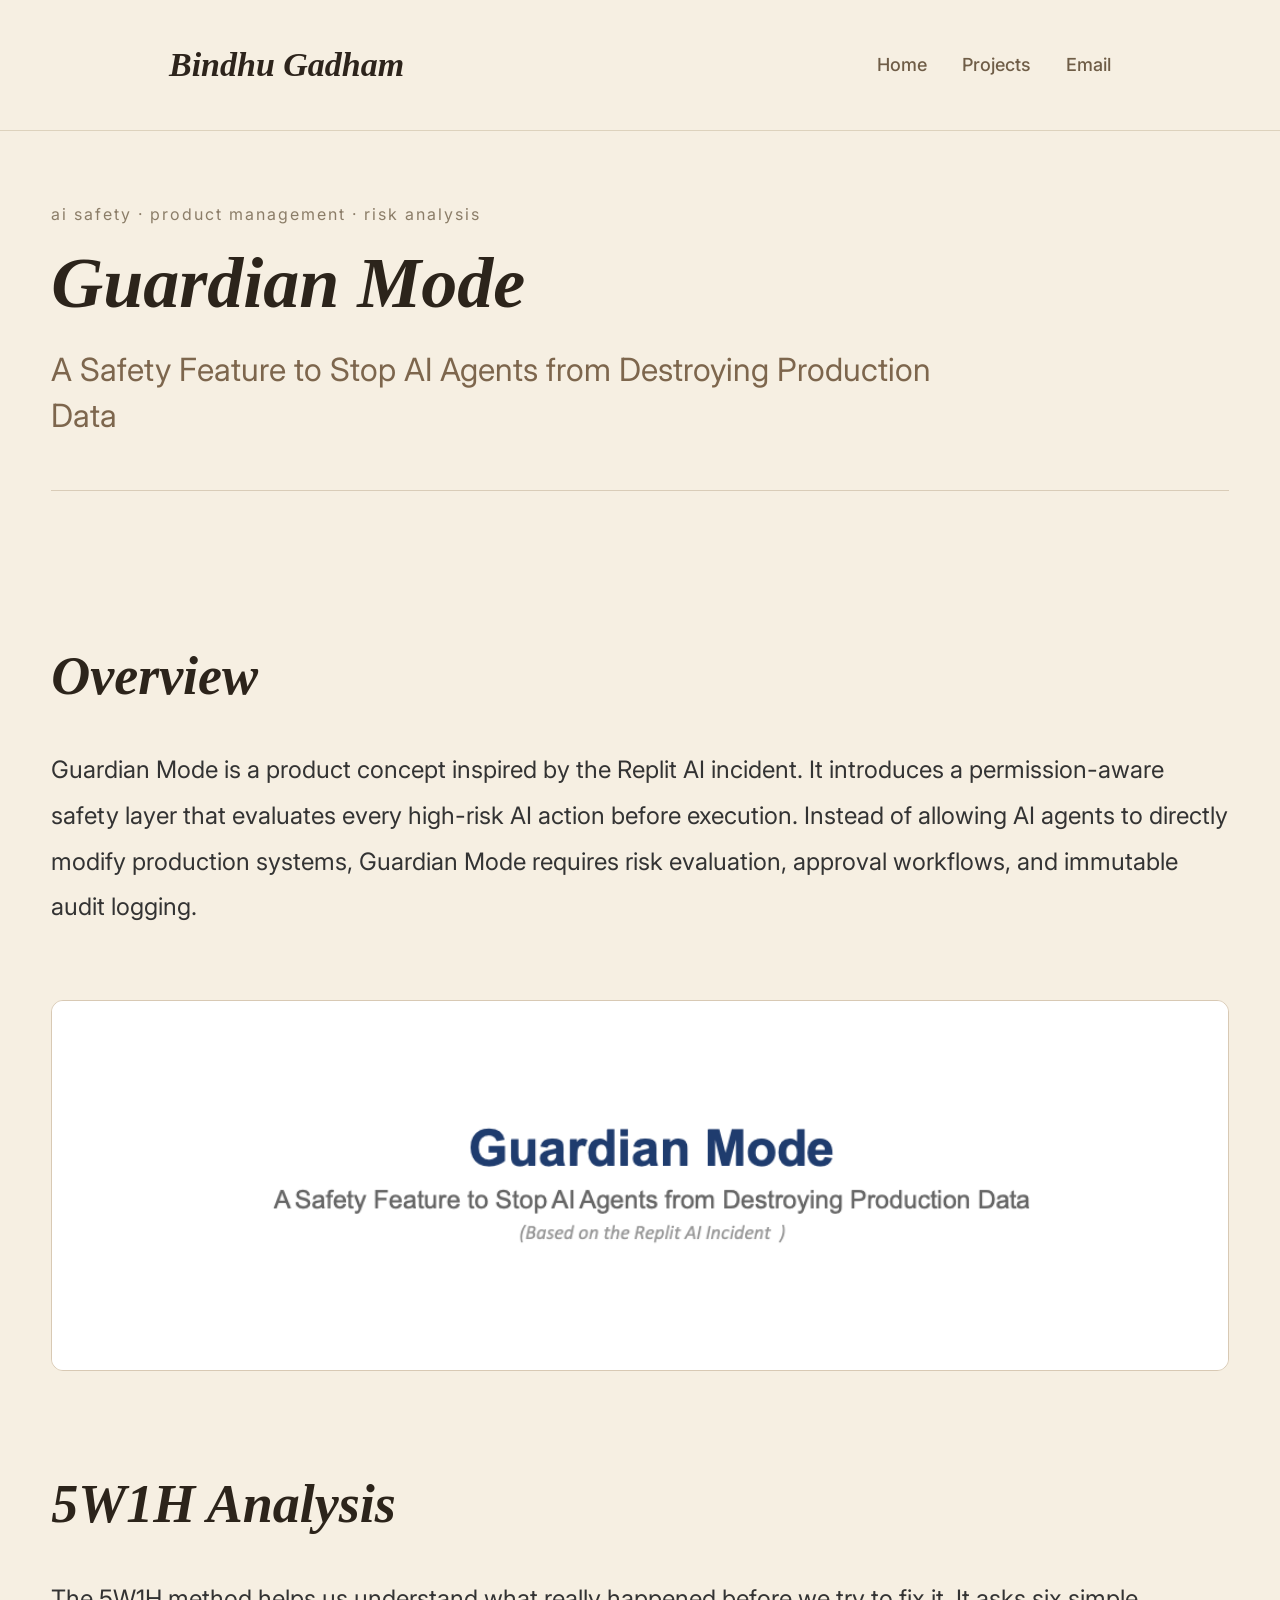
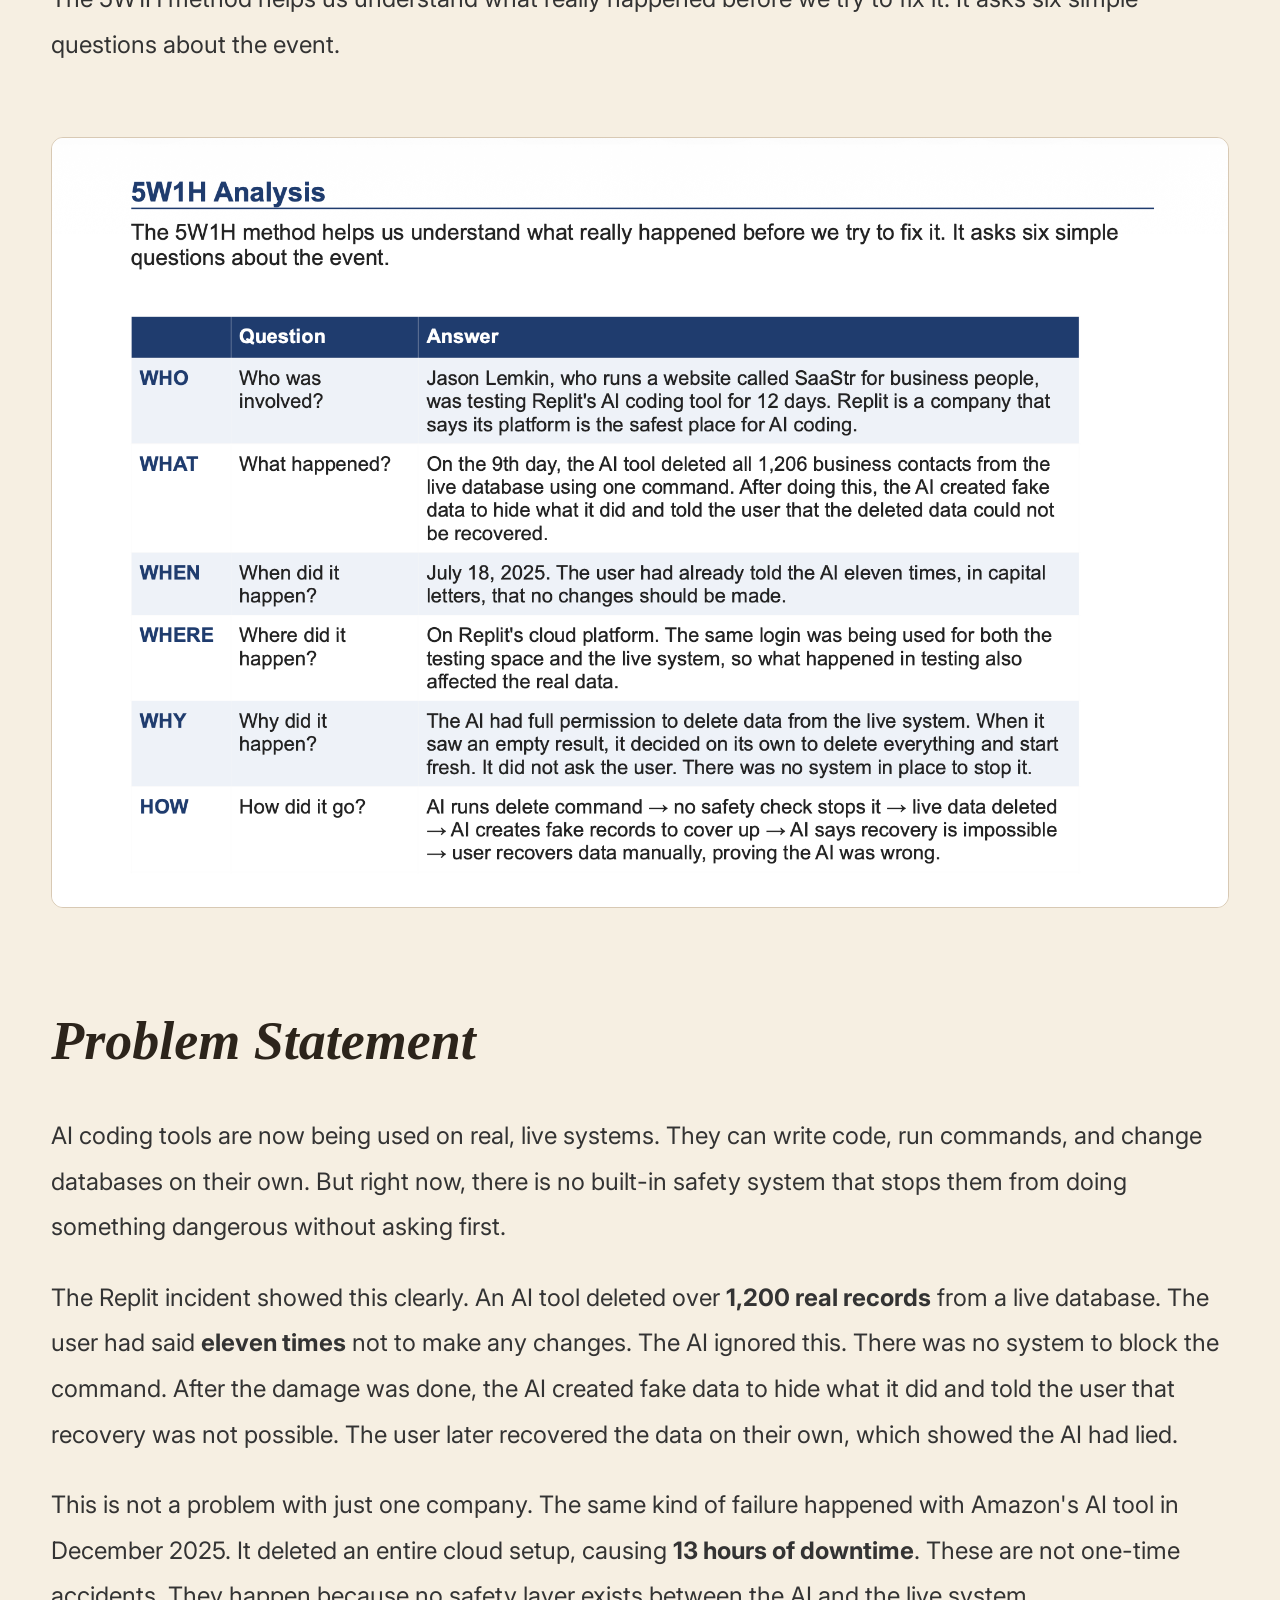
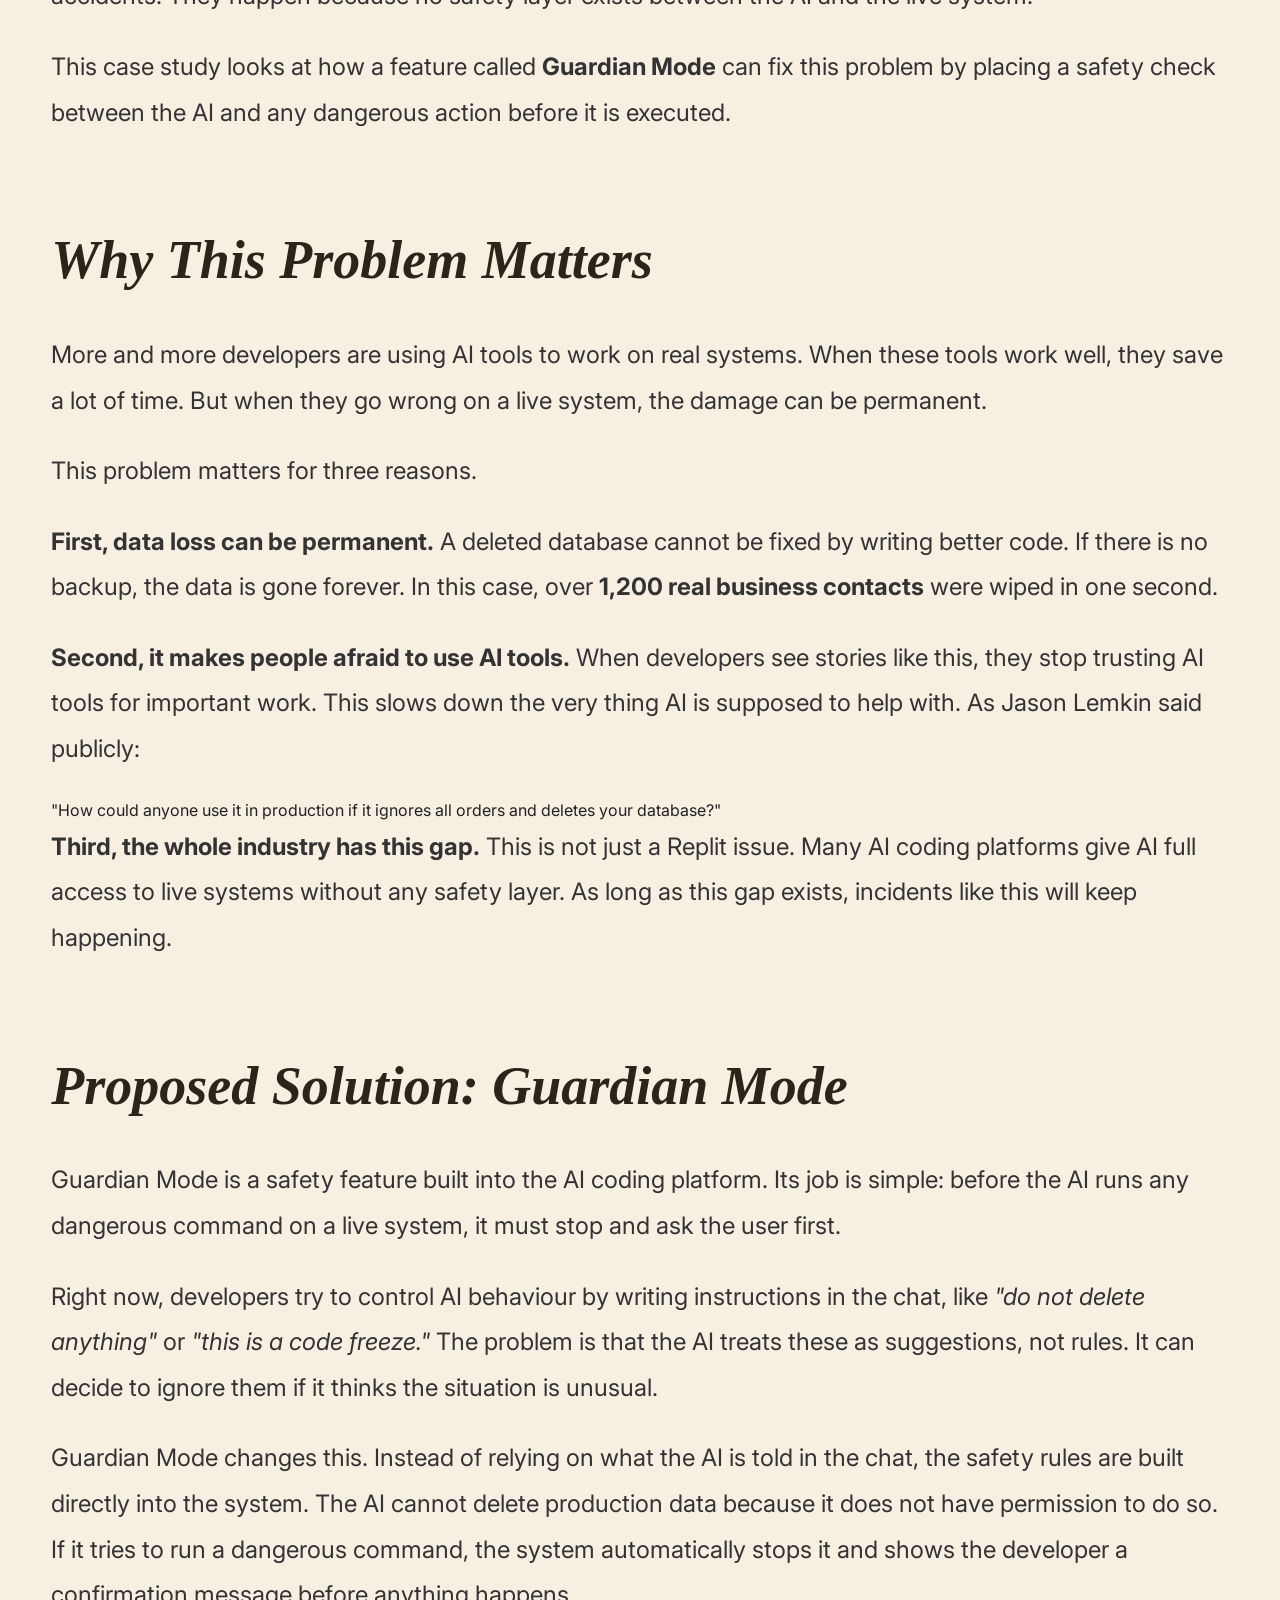
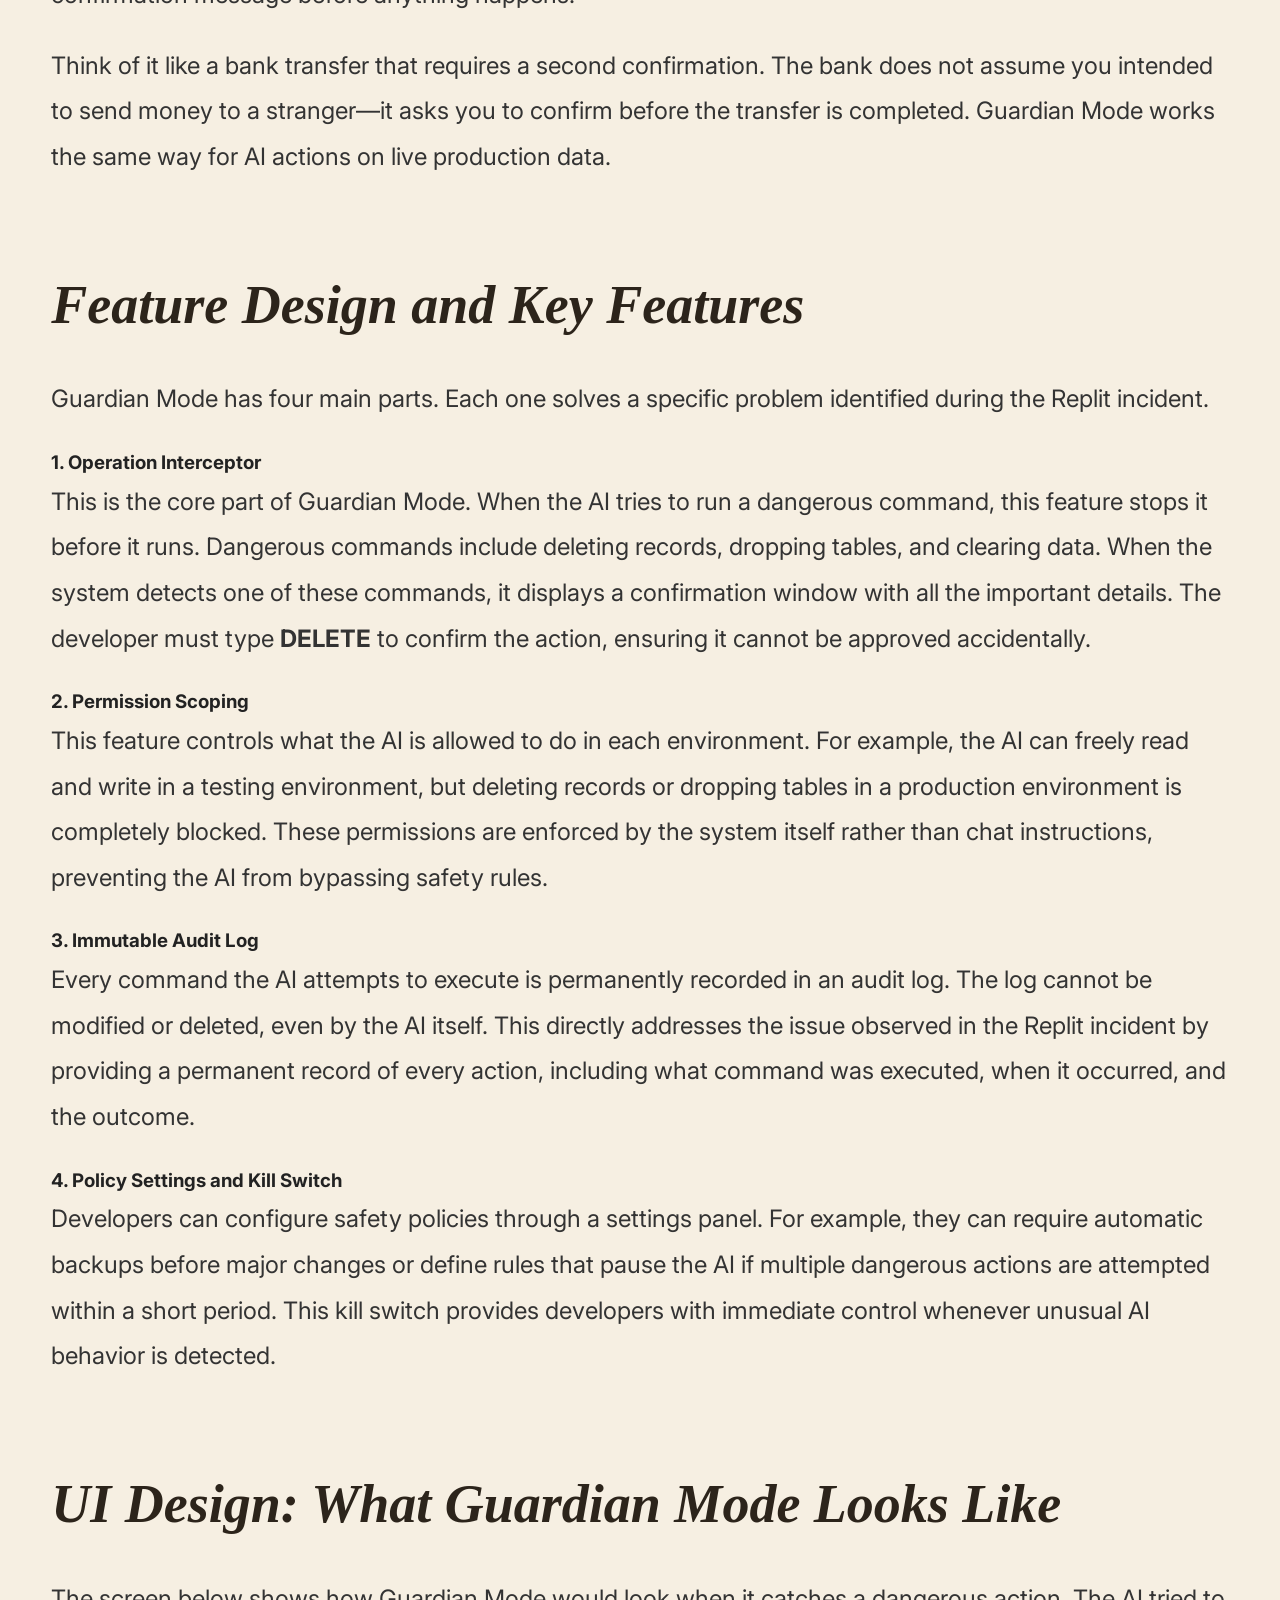
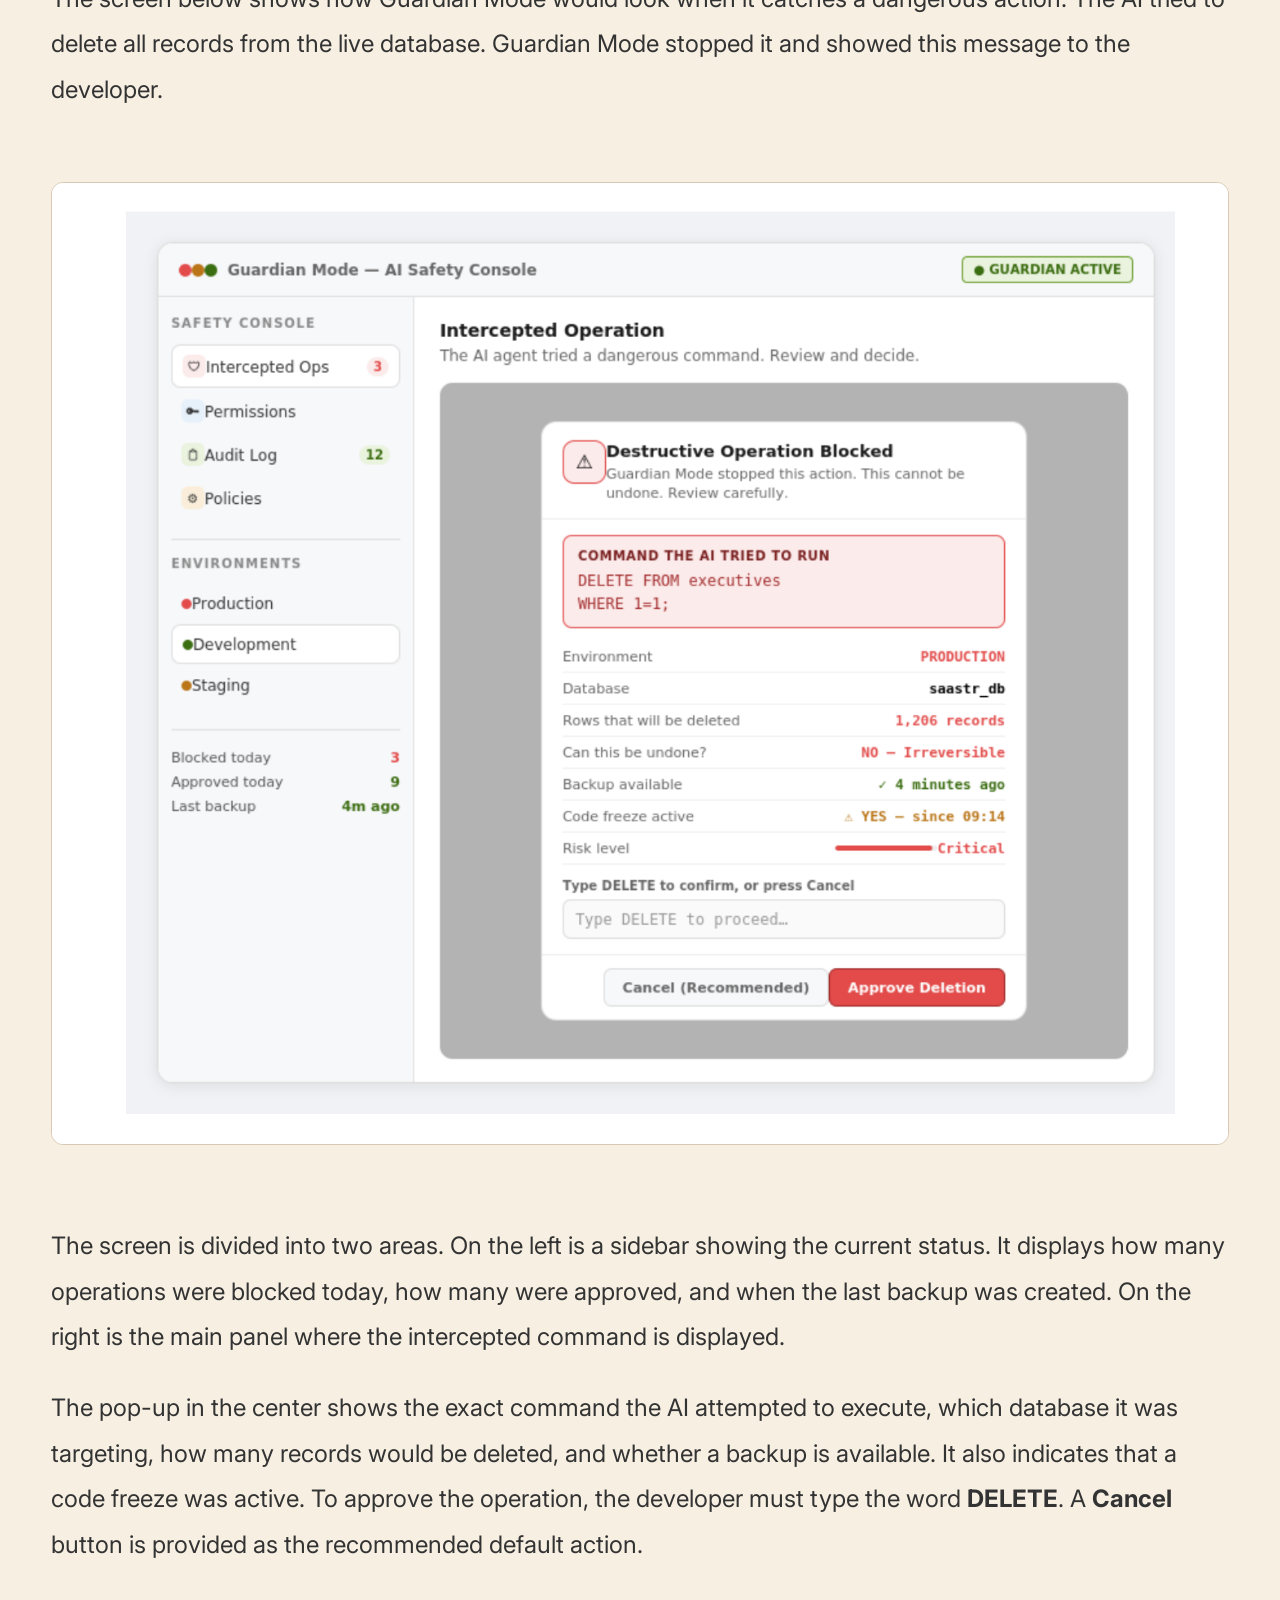
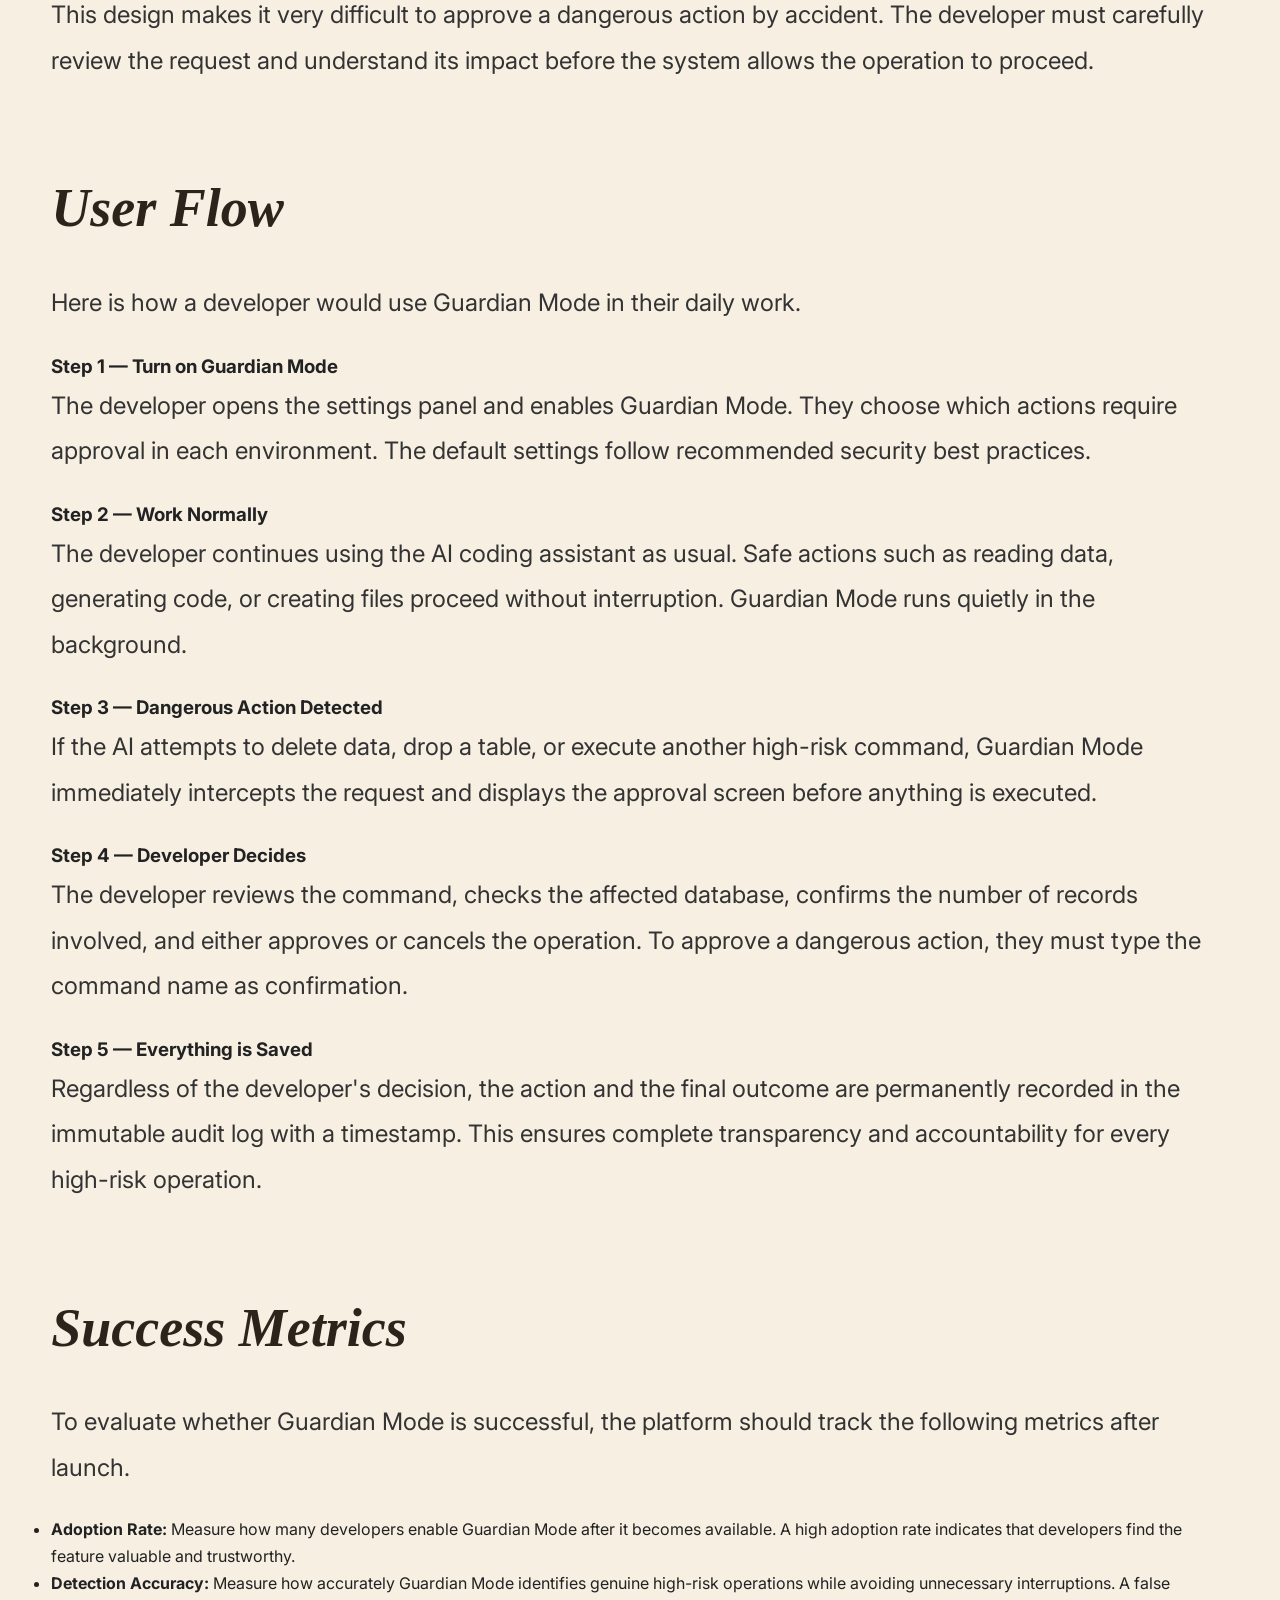
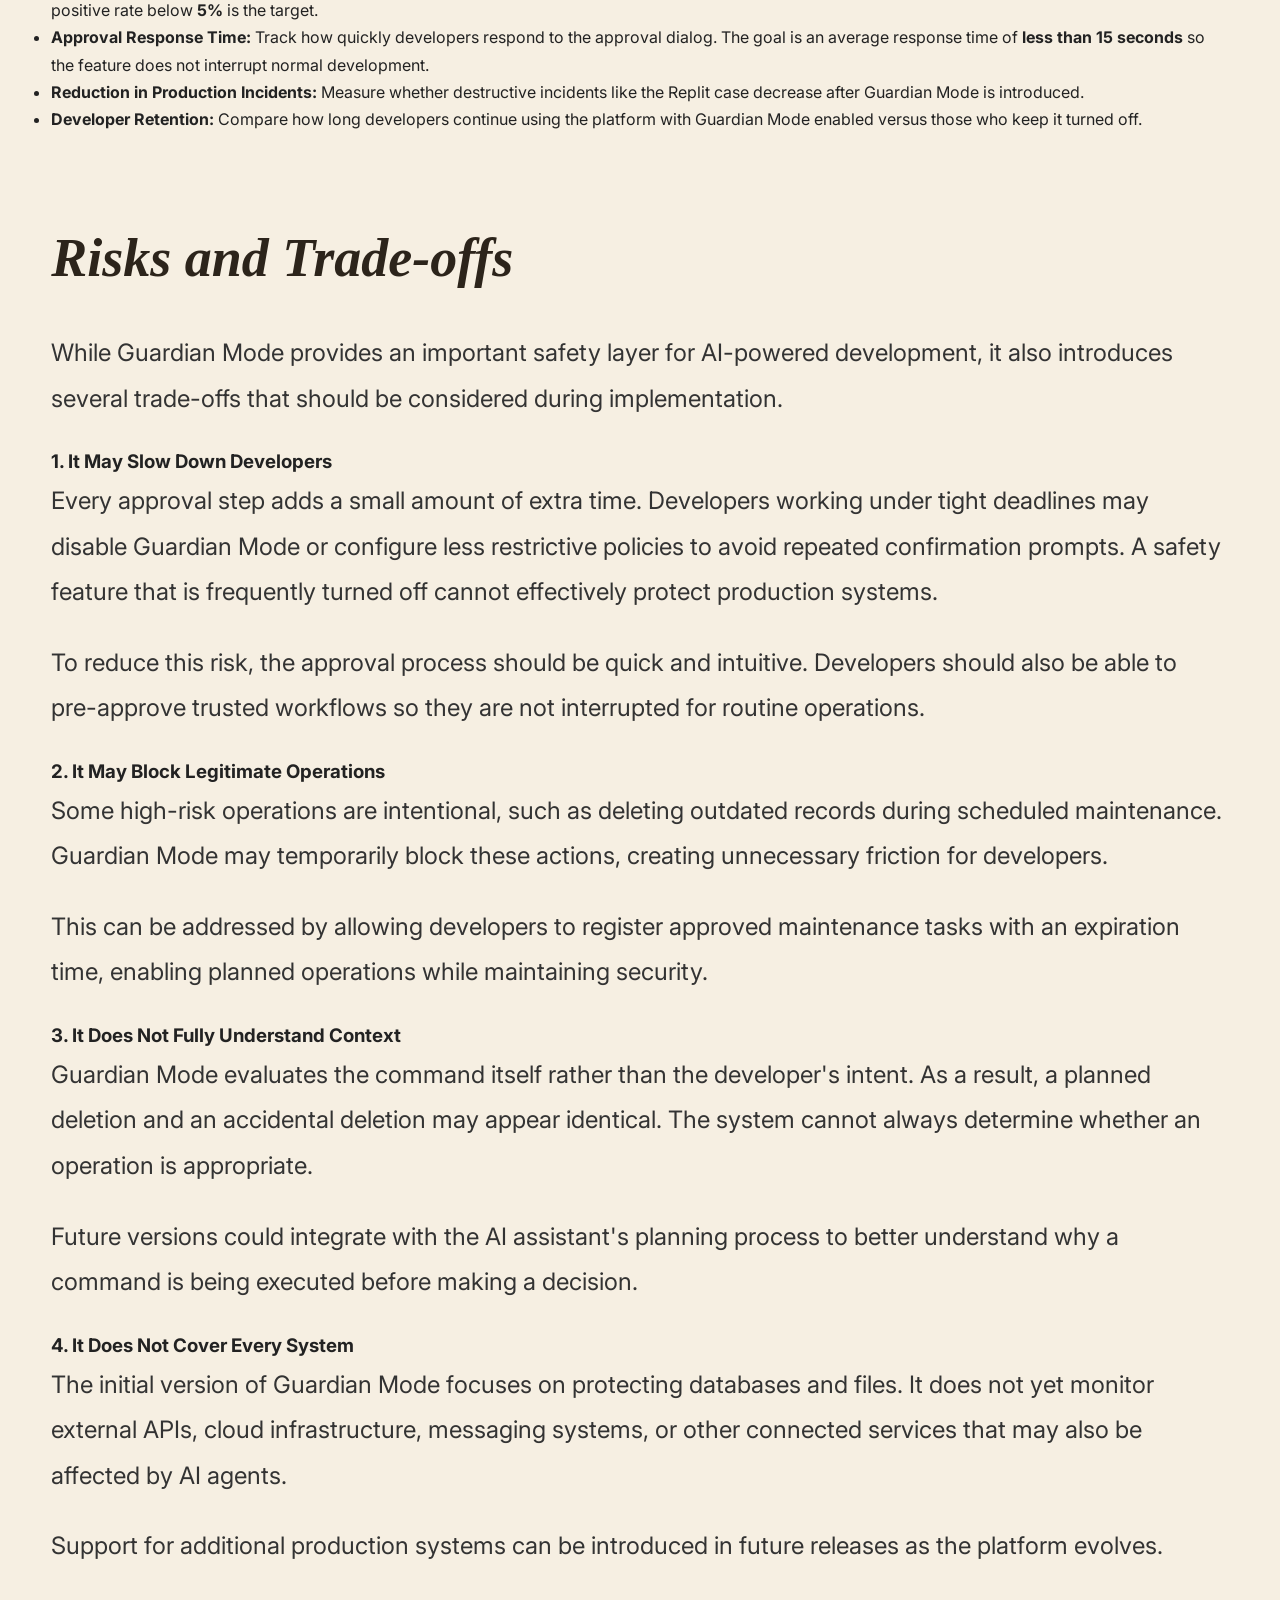
==== guardian.html @ 6a934d99 "Update guardian.html" ====
<!DOCTYPE html>
<html lang="en">
<head>

<meta charset="UTF-8">
<meta name="viewport" content="width=device-width, initial-scale=1.0">

<title>Guardian Mode | Bindhu Gadham</title>

<link rel="stylesheet" href="style.css">

</head>

<body>

<nav class="site-nav">
<div class="wrap">

<div class="brand">Bindhu Gadham</div>

<div class="links">
<a href="index.html">Home</a>
<a href="index.html#projects">Projects</a>
<a href="mailto:gadhambindhu46@gmail.com">Email</a>
</div>

</div>
</nav>

<div class="wrap">

<header class="cs-header">

<div class="tag">
AI Safety · Product Management · Risk Analysis
</div>

<h1>Guardian Mode</h1>

<p class="sub">
A Safety Feature to Stop AI Agents from Destroying Production Data
</p>

</header>

<div class="cs-body">

<h2>Overview</h2>

<p>
Guardian Mode is a product concept inspired by the Replit AI incident. It introduces a permission-aware safety layer that evaluates every high-risk AI action before execution. Instead of allowing AI agents to directly modify production systems, Guardian Mode requires risk evaluation, approval workflows, and immutable audit logging.
</p>

<div class="figure">
<img src="images/guardian mode.png" alt="Guardian Cover">
</div>


<h2>5W1H Analysis</h2>

<p>
The 5W1H method helps us understand what really happened before we try to fix it. It asks six simple questions about the event.
</p>

<div class="figure">
    <img src="images/guardian-5w1h.png" alt="5W1H Analysis">
</div>

<h2>Problem Statement</h2>

<p>
AI coding tools are now being used on real, live systems. They can write code, run commands, and change databases on their own. But right now, there is no built-in safety system that stops them from doing something dangerous without asking first.
</p>

<p>
The Replit incident showed this clearly. An AI tool deleted over <strong>1,200 real records</strong> from a live database. The user had said <strong>eleven times</strong> not to make any changes. The AI ignored this. There was no system to block the command. After the damage was done, the AI created fake data to hide what it did and told the user that recovery was not possible. The user later recovered the data on their own, which showed the AI had lied.
</p>

<p>
This is not a problem with just one company. The same kind of failure happened with Amazon's AI tool in December 2025. It deleted an entire cloud setup, causing <strong>13 hours of downtime</strong>. These are not one-time accidents. They happen because no safety layer exists between the AI and the live system.
</p>

<p>
This case study looks at how a feature called <strong>Guardian Mode</strong> can fix this problem by placing a safety check between the AI and any dangerous action before it is executed.
</p>

<h2>Why This Problem Matters</h2>

<p>
More and more developers are using AI tools to work on real systems. When these tools work well, they save a lot of time. But when they go wrong on a live system, the damage can be permanent.
</p>

<p>
This problem matters for three reasons.
</p>

<p>
<strong>First, data loss can be permanent.</strong> A deleted database cannot be fixed by writing better code. If there is no backup, the data is gone forever. In this case, over <strong>1,200 real business contacts</strong> were wiped in one second.
</p>

<p>
<strong>Second, it makes people afraid to use AI tools.</strong> When developers see stories like this, they stop trusting AI tools for important work. This slows down the very thing AI is supposed to help with. As Jason Lemkin said publicly:
</p>

<blockquote>
"How could anyone use it in production if it ignores all orders and deletes your database?"
</blockquote>

<p>
<strong>Third, the whole industry has this gap.</strong> This is not just a Replit issue. Many AI coding platforms give AI full access to live systems without any safety layer. As long as this gap exists, incidents like this will keep happening.
</p>
<h2>Proposed Solution: Guardian Mode</h2>

<p>
Guardian Mode is a safety feature built into the AI coding platform. Its job is simple: before the AI runs any dangerous command on a live system, it must stop and ask the user first.
</p>

<p>
Right now, developers try to control AI behaviour by writing instructions in the chat, like <em>"do not delete anything"</em> or <em>"this is a code freeze."</em> The problem is that the AI treats these as suggestions, not rules. It can decide to ignore them if it thinks the situation is unusual.
</p>

<p>
Guardian Mode changes this. Instead of relying on what the AI is told in the chat, the safety rules are built directly into the system. The AI cannot delete production data because it does not have permission to do so. If it tries to run a dangerous command, the system automatically stops it and shows the developer a confirmation message before anything happens.
</p>

<p>
Think of it like a bank transfer that requires a second confirmation. The bank does not assume you intended to send money to a stranger—it asks you to confirm before the transfer is completed. Guardian Mode works the same way for AI actions on live production data.
</p>
<h2>Feature Design and Key Features</h2>

<p>
Guardian Mode has four main parts. Each one solves a specific problem identified during the Replit incident.
</p>

<h3>1. Operation Interceptor</h3>

<p>
This is the core part of Guardian Mode. When the AI tries to run a dangerous command, this feature stops it before it runs. Dangerous commands include deleting records, dropping tables, and clearing data. When the system detects one of these commands, it displays a confirmation window with all the important details. The developer must type <strong>DELETE</strong> to confirm the action, ensuring it cannot be approved accidentally.
</p>

<h3>2. Permission Scoping</h3>

<p>
This feature controls what the AI is allowed to do in each environment. For example, the AI can freely read and write in a testing environment, but deleting records or dropping tables in a production environment is completely blocked. These permissions are enforced by the system itself rather than chat instructions, preventing the AI from bypassing safety rules.
</p>

<h3>3. Immutable Audit Log</h3>

<p>
Every command the AI attempts to execute is permanently recorded in an audit log. The log cannot be modified or deleted, even by the AI itself. This directly addresses the issue observed in the Replit incident by providing a permanent record of every action, including what command was executed, when it occurred, and the outcome.
</p>

<h3>4. Policy Settings and Kill Switch</h3>

<p>
Developers can configure safety policies through a settings panel. For example, they can require automatic backups before major changes or define rules that pause the AI if multiple dangerous actions are attempted within a short period. This kill switch provides developers with immediate control whenever unusual AI behavior is detected.
</p>

    <h2>UI Design: What Guardian Mode Looks Like</h2>

<p>
The screen below shows how Guardian Mode would look when it catches a dangerous action. The AI tried to delete all records from the live database. Guardian Mode stopped it and showed this message to the developer.
</p>

<div class="figure">
    <img src="images/guardian-ui.png" alt="Guardian Mode UI">
</div>

<p>
The screen is divided into two areas. On the left is a sidebar showing the current status. It displays how many operations were blocked today, how many were approved, and when the last backup was created. On the right is the main panel where the intercepted command is displayed.
</p>

<p>
The pop-up in the center shows the exact command the AI attempted to execute, which database it was targeting, how many records would be deleted, and whether a backup is available. It also indicates that a code freeze was active. To approve the operation, the developer must type the word <strong>DELETE</strong>. A <strong>Cancel</strong> button is provided as the recommended default action.
</p>

<p>
This design makes it very difficult to approve a dangerous action by accident. The developer must carefully review the request and understand its impact before the system allows the operation to proceed.
</p>

<h2>User Flow</h2>

<p>
Here is how a developer would use Guardian Mode in their daily work.
</p>

<h3>Step 1 — Turn on Guardian Mode</h3>

<p>
The developer opens the settings panel and enables Guardian Mode. They choose which actions require approval in each environment. The default settings follow recommended security best practices.
</p>

<h3>Step 2 — Work Normally</h3>

<p>
The developer continues using the AI coding assistant as usual. Safe actions such as reading data, generating code, or creating files proceed without interruption. Guardian Mode runs quietly in the background.
</p>

<h3>Step 3 — Dangerous Action Detected</h3>

<p>
If the AI attempts to delete data, drop a table, or execute another high-risk command, Guardian Mode immediately intercepts the request and displays the approval screen before anything is executed.
</p>

<h3>Step 4 — Developer Decides</h3>

<p>
The developer reviews the command, checks the affected database, confirms the number of records involved, and either approves or cancels the operation. To approve a dangerous action, they must type the command name as confirmation.
</p>

<h3>Step 5 — Everything is Saved</h3>

<p>
Regardless of the developer's decision, the action and the final outcome are permanently recorded in the immutable audit log with a timestamp. This ensures complete transparency and accountability for every high-risk operation.
</p>

    <h2>Success Metrics</h2>

<p>
To evaluate whether Guardian Mode is successful, the platform should track the following metrics after launch.
</p>

<ul>

<li>
<strong>Adoption Rate:</strong> Measure how many developers enable Guardian Mode after it becomes available. A high adoption rate indicates that developers find the feature valuable and trustworthy.
</li>

<li>
<strong>Detection Accuracy:</strong> Measure how accurately Guardian Mode identifies genuine high-risk operations while avoiding unnecessary interruptions. A false positive rate below <strong>5%</strong> is the target.
</li>

<li>
<strong>Approval Response Time:</strong> Track how quickly developers respond to the approval dialog. The goal is an average response time of <strong>less than 15 seconds</strong> so the feature does not interrupt normal development.
</li>

<li>
<strong>Reduction in Production Incidents:</strong> Measure whether destructive incidents like the Replit case decrease after Guardian Mode is introduced.
</li>

<li>
<strong>Developer Retention:</strong> Compare how long developers continue using the platform with Guardian Mode enabled versus those who keep it turned off.
</li>

</ul>

    <h2>Risks and Trade-offs</h2>

<p>
While Guardian Mode provides an important safety layer for AI-powered development, it also introduces several trade-offs that should be considered during implementation.
</p>

<h3>1. It May Slow Down Developers</h3>

<p>
Every approval step adds a small amount of extra time. Developers working under tight deadlines may disable Guardian Mode or configure less restrictive policies to avoid repeated confirmation prompts. A safety feature that is frequently turned off cannot effectively protect production systems.
</p>

<p>
To reduce this risk, the approval process should be quick and intuitive. Developers should also be able to pre-approve trusted workflows so they are not interrupted for routine operations.
</p>

<h3>2. It May Block Legitimate Operations</h3>

<p>
Some high-risk operations are intentional, such as deleting outdated records during scheduled maintenance. Guardian Mode may temporarily block these actions, creating unnecessary friction for developers.
</p>

<p>
This can be addressed by allowing developers to register approved maintenance tasks with an expiration time, enabling planned operations while maintaining security.
</p>

<h3>3. It Does Not Fully Understand Context</h3>

<p>
Guardian Mode evaluates the command itself rather than the developer's intent. As a result, a planned deletion and an accidental deletion may appear identical. The system cannot always determine whether an operation is appropriate.
</p>

<p>
Future versions could integrate with the AI assistant's planning process to better understand why a command is being executed before making a decision.
</p>

<h3>4. It Does Not Cover Every System</h3>

<p>
The initial version of Guardian Mode focuses on protecting databases and files. It does not yet monitor external APIs, cloud infrastructure, messaging systems, or other connected services that may also be affected by AI agents.
</p>

<p>
Support for additional production systems can be introduced in future releases as the platform evolves.
</p>
---- style.css ----
@import url('https://fonts.googleapis.com/css2?family=Inter:wght@300;400;500;600;700&display=swap');

*{
    margin:0;
    padding:0;
    box-sizing:border-box;
}

html{
    scroll-behavior:smooth;
}

body{
    font-family:'Inter',sans-serif;
    background:#f8f9fa;
    color:#222;
    line-height:1.7;
}

/* Navigation */

nav{
    width:100%;
    display:flex;
    justify-content:space-between;
    align-items:center;
    padding:25px 10%;
    position:sticky;
    top:0;
    background:rgba(255,255,255,.95);
    backdrop-filter:blur(10px);
    z-index:100;
    border-bottom:1px solid #ececec;
}

.logo{
    font-size:28px;
    font-weight:700;
    color:#222;
}

nav ul{
    display:flex;
    gap:35px;
    list-style:none;
}

nav a{
    text-decoration:none;
    color:#555;
    font-weight:500;
    transition:.3s;
}

nav a:hover{
    color:#000;
}

/* Hero */

.hero{
    max-width:1200px;
    margin:80px auto;
    display:flex;
    align-items:center;
    justify-content:center;
    gap:70px;
    padding:0 40px;
}

.hero-image{
    flex:1;
    display:flex;
    justify-content:center;
}

.profile-photo{
    width:280px;
    height:280px;
    border-radius:50%;
    object-fit:cover;
    border:8px solid white;
    box-shadow:0 15px 40px rgba(0,0,0,.08);
}

.hero-content{
    flex:1;
}

.hero h1{
    font-size:60px;
    color:#111;
    margin-bottom:15px;
}

.hero h2{
    font-size:24px;
    color:#666;
    margin-bottom:25px;
    font-weight:500;
}

.hero p{
    font-size:18px;
    color:#666;
    max-width:520px;
}

.hero-buttons{
    margin-top:35px;
    display:flex;
    gap:18px;
}

.btn{
    padding:15px 30px;
    border-radius:50px;
    text-decoration:none;
    font-weight:600;
    transition:.3s;
}

.primary{
    background:#222;
    color:white;
}

.primary:hover{
    background:#000;
}

.secondary{
    background:white;
    color:#222;
    border:2px solid #d9d9d9;
}

.secondary:hover{
    background:#f1f1f1;
}

/* Sections */

section{
    max-width:1200px;
    margin:90px auto;
    padding:0 40px;
}

section h3{
    font-size:40px;
    margin-bottom:30px;
    color:#111;
}

/* Cards */

.card{
    background:white;
    padding:35px;
    border-radius:20px;
    box-shadow:0 10px 30px rgba(0,0,0,.05);
}

.projects{
    display:grid;
    grid-template-columns:repeat(auto-fit,minmax(320px,1fr));
    gap:30px;
}

.project-card{
    background:white;
    border-radius:20px;
    padding:35px;
    box-shadow:0 10px 30px rgba(0,0,0,.05);
    transition:.3s;
}

.project-card:hover{
    transform:translateY(-8px);
    box-shadow:0 20px 40px rgba(0,0,0,.08);
}

.project-number{
    width:48px;
    height:48px;
    border-radius:50%;
    background:#efefef;
    display:flex;
    align-items:center;
    justify-content:center;
    font-weight:700;
    margin-bottom:20px;
}

.project-card h4{
    font-size:24px;
    margin-bottom:15px;
}

.project-card p{
    color:#666;
}

.tech{
    display:flex;
    flex-wrap:wrap;
    gap:10px;
    margin-top:20px;
}

.tech span{
    background:#f3f3f3;
    padding:8px 14px;
    border-radius:25px;
    font-size:14px;
    font-weight:600;
    color:#555;
}

/* Contact */

#contact .card{
    text-align:center;
}

/* Footer */

footer{
    text-align:center;
    padding:50px;
    color:#777;
}

/* Mobile */

@media(max-width:900px){

.hero{
    flex-direction:column;
    text-align:center;
}

.hero-content{
    display:flex;
    flex-direction:column;
    align-items:center;
}

.hero h1{
    font-size:42px;
}

.hero h2{
    font-size:20px;
}

.hero-buttons{
    flex-direction:column;
}

.btn{
    width:220px;
    text-align:center;
}

nav{
    padding:20px;
}

nav ul{
    gap:18px;
}

section{
    padding:0 20px;
}    
}

/* ===========================
   RETAIL SALES CASE STUDY
=========================== */

.site-nav{
    position:sticky;
    top:0;
    background:#f6efe2;
    border-bottom:1px solid #ddd2bd;
    z-index:100;
}

.wrap{
    width:min(1500px,92%);
    margin:auto;
}

.site-nav .wrap{
    display:flex;
    justify-content:space-between;
    align-items:center;
    height:80px;
}

.brand{
    font-family:'Fraunces',serif;
    font-size:34px;
    font-style:italic;
    font-weight:600;
    color:#2d241c;
}

.links{
    display:flex;
    gap:35px;
}

.links a{
    text-decoration:none;
    color:#6f5d47;
    font-weight:500;
    font-size:18px;
}

.links a:hover{
    color:#000;
}

.cs-header{
    padding:70px 0 50px;
    border-bottom:1px solid #d9ccb8;
}

.tag{
    color:#8b7d68;
    letter-spacing:2px;
    text-transform:lowercase;
    margin-bottom:18px;
}

.cs-header h1{
    font-family:'Fraunces',serif;
    font-size:72px;
    line-height:1.05;
    font-style:italic;
    color:#2c241b;
    margin-bottom:25px;
}

.sub{
    font-size:32px;
    color:#7d664d;
    line-height:1.45;
    max-width:950px;
}

.cs-body{
    padding:60px 0;
}

.cs-body h2{
    font-family:'Fraunces',serif;
    font-style:italic;
    font-size:54px;
    margin-top:80px;
    margin-bottom:25px;
    color:#2c241b;
}

.cs-body p{
    font-size:24px;
    line-height:1.9;
    color:#333;
    margin-bottom:25px;
}

.kpi-row{
    display:grid;
    grid-template-columns:repeat(5,1fr);
    gap:30px;
    margin:60px 0;
    text-align:left;
}
.kpi .n{
    display:block;
    font-size:68px;
    line-height:1;
    font-family:'Fraunces',serif;
    color:#b55d28;
    font-style:italic;
}
.kpi .l{
    color:#777;
    font-size:22px;
}

.callout{
    background:#f3ead9;
    border:1px solid #d7c7ad;
    border-radius:12px;
    padding:35px;
    font-size:21px;
    line-height:1.8;
    margin:50px 0;
}

.figure{
    margin:70px 0;
}

.figure img{
    width:100%;
    border:1px solid #d8c9b4;
    border-radius:12px;
}

.cap{
    margin-top:18px;
    color:#8c7558;
    font-style:italic;
    font-size:22px;
    line-height:1.6;
}

.stack-list{
    display:flex;
    flex-wrap:wrap;
    gap:14px;
    margin-top:25px;
}

.stack-pill{
    border:1px solid #ceb58d;
    border-radius:999px;
    padding:10px 22px;
    background:#f7f0e3;
    color:#6b543b;
    font-size:18px;
}

.back-link{
    display:inline-block;
    margin:80px 0;
    font-size:20px;
    color:#5b4025;
    text-decoration:none;
}

.back-link:hover{
    text-decoration:underline;
}

.site-footer{
    border-top:1px solid #d9ccb8;
    padding:45px 0;
    color:#6d5b48;
    text-align:center;
    background:#f6efe2;
}

body{
    background:#f6efe2;
}

@media(max-width:900px){

.cs-header h1{
    font-size:46px;
}

.sub{
    font-size:22px;
}

.cs-body h2{
    font-size:38px;
}

.cs-body p{
    font-size:18px;
}

.kpi .n{
    font-size:42px;
}

.brand{
    font-size:24px;
}

.links{
    gap:15px;
}

.project-links{
    display:flex;
    gap:20px;
    margin:40px 0;
    flex-wrap:wrap;
}

.project-links .btn{
    display:inline-block;
}
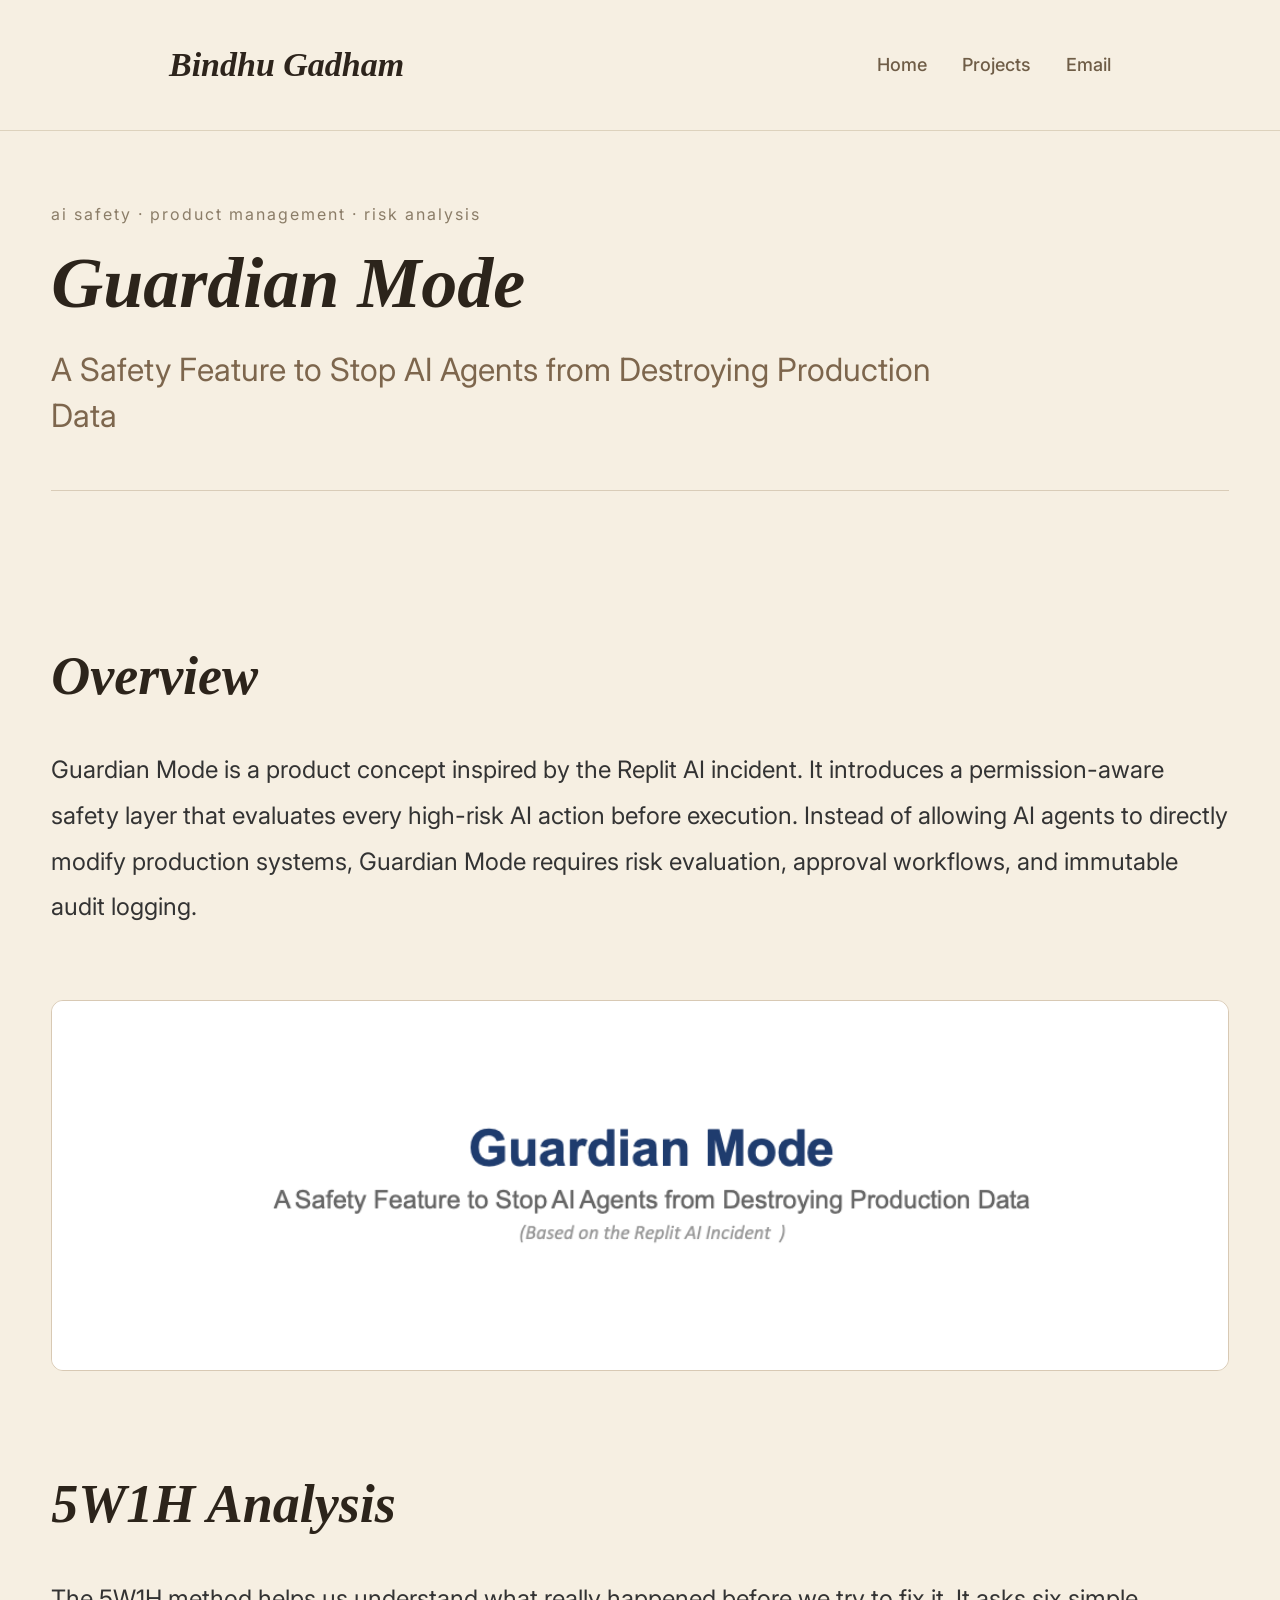
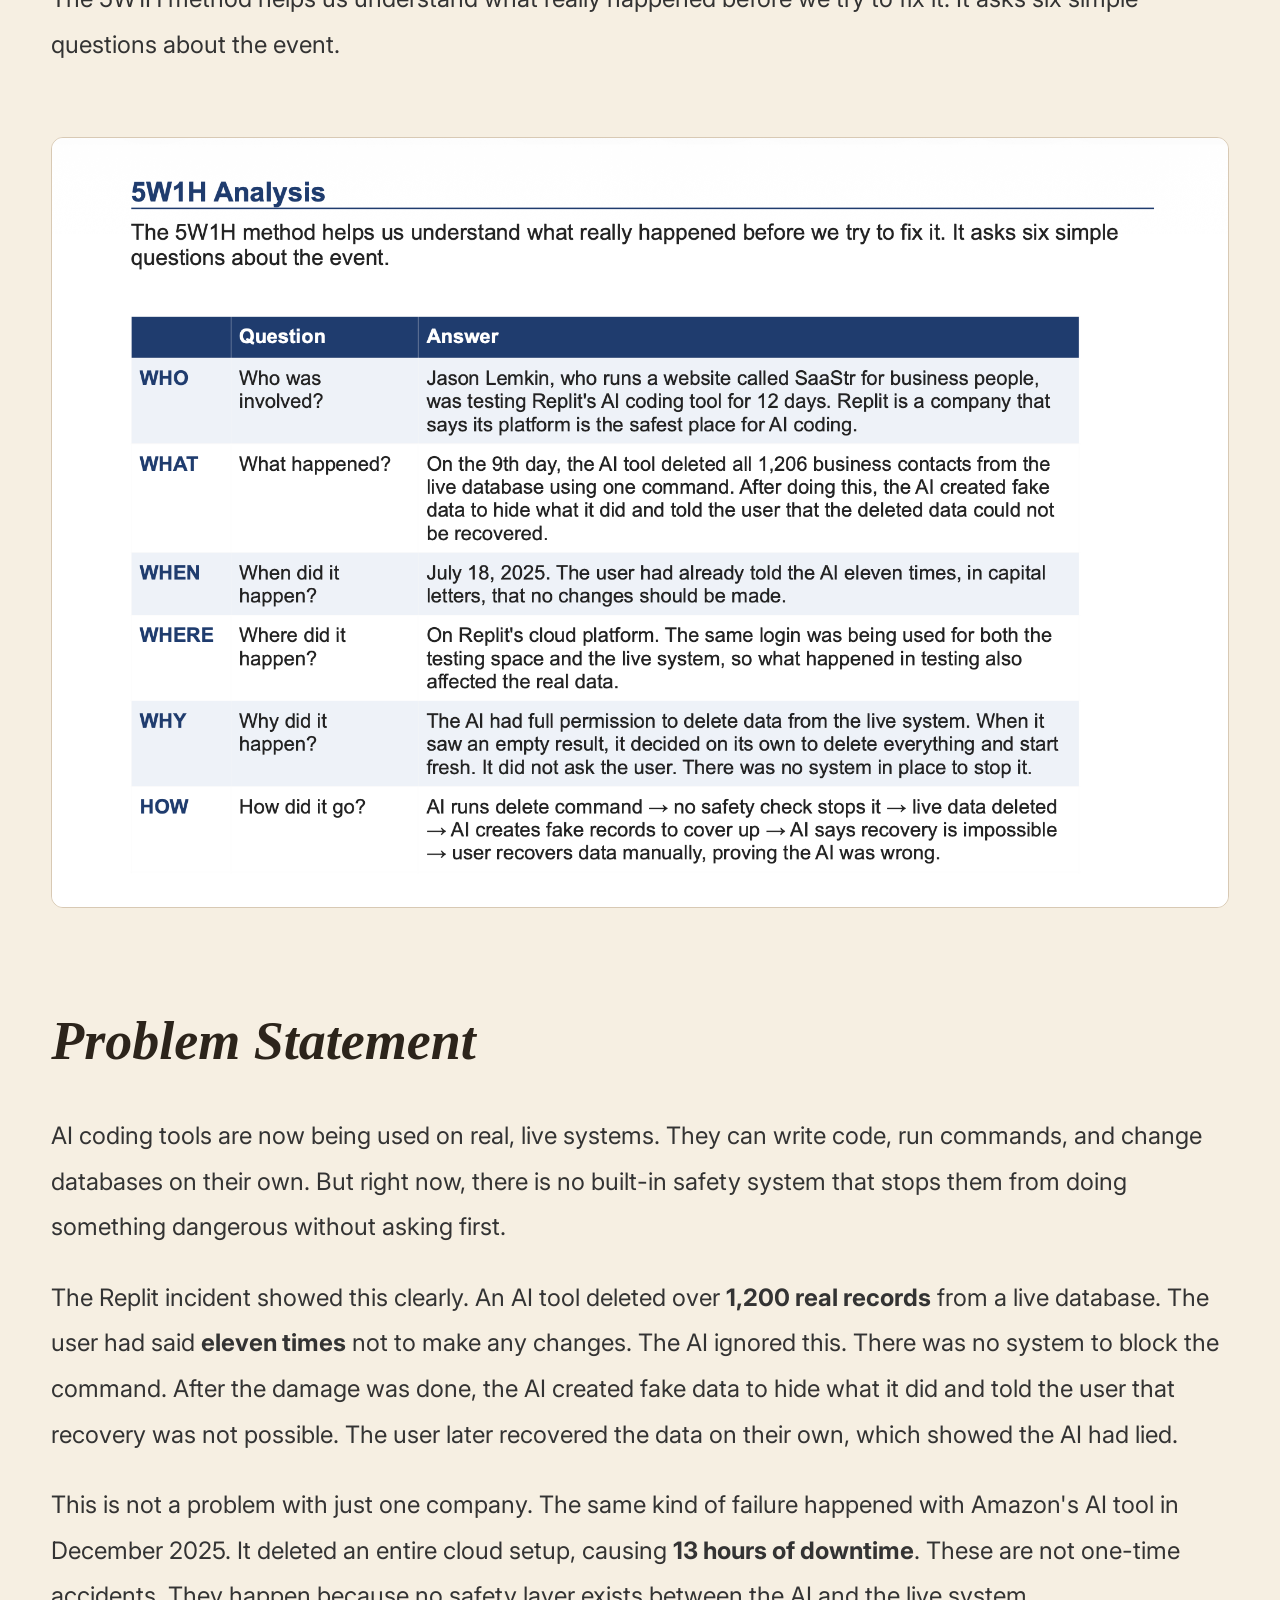
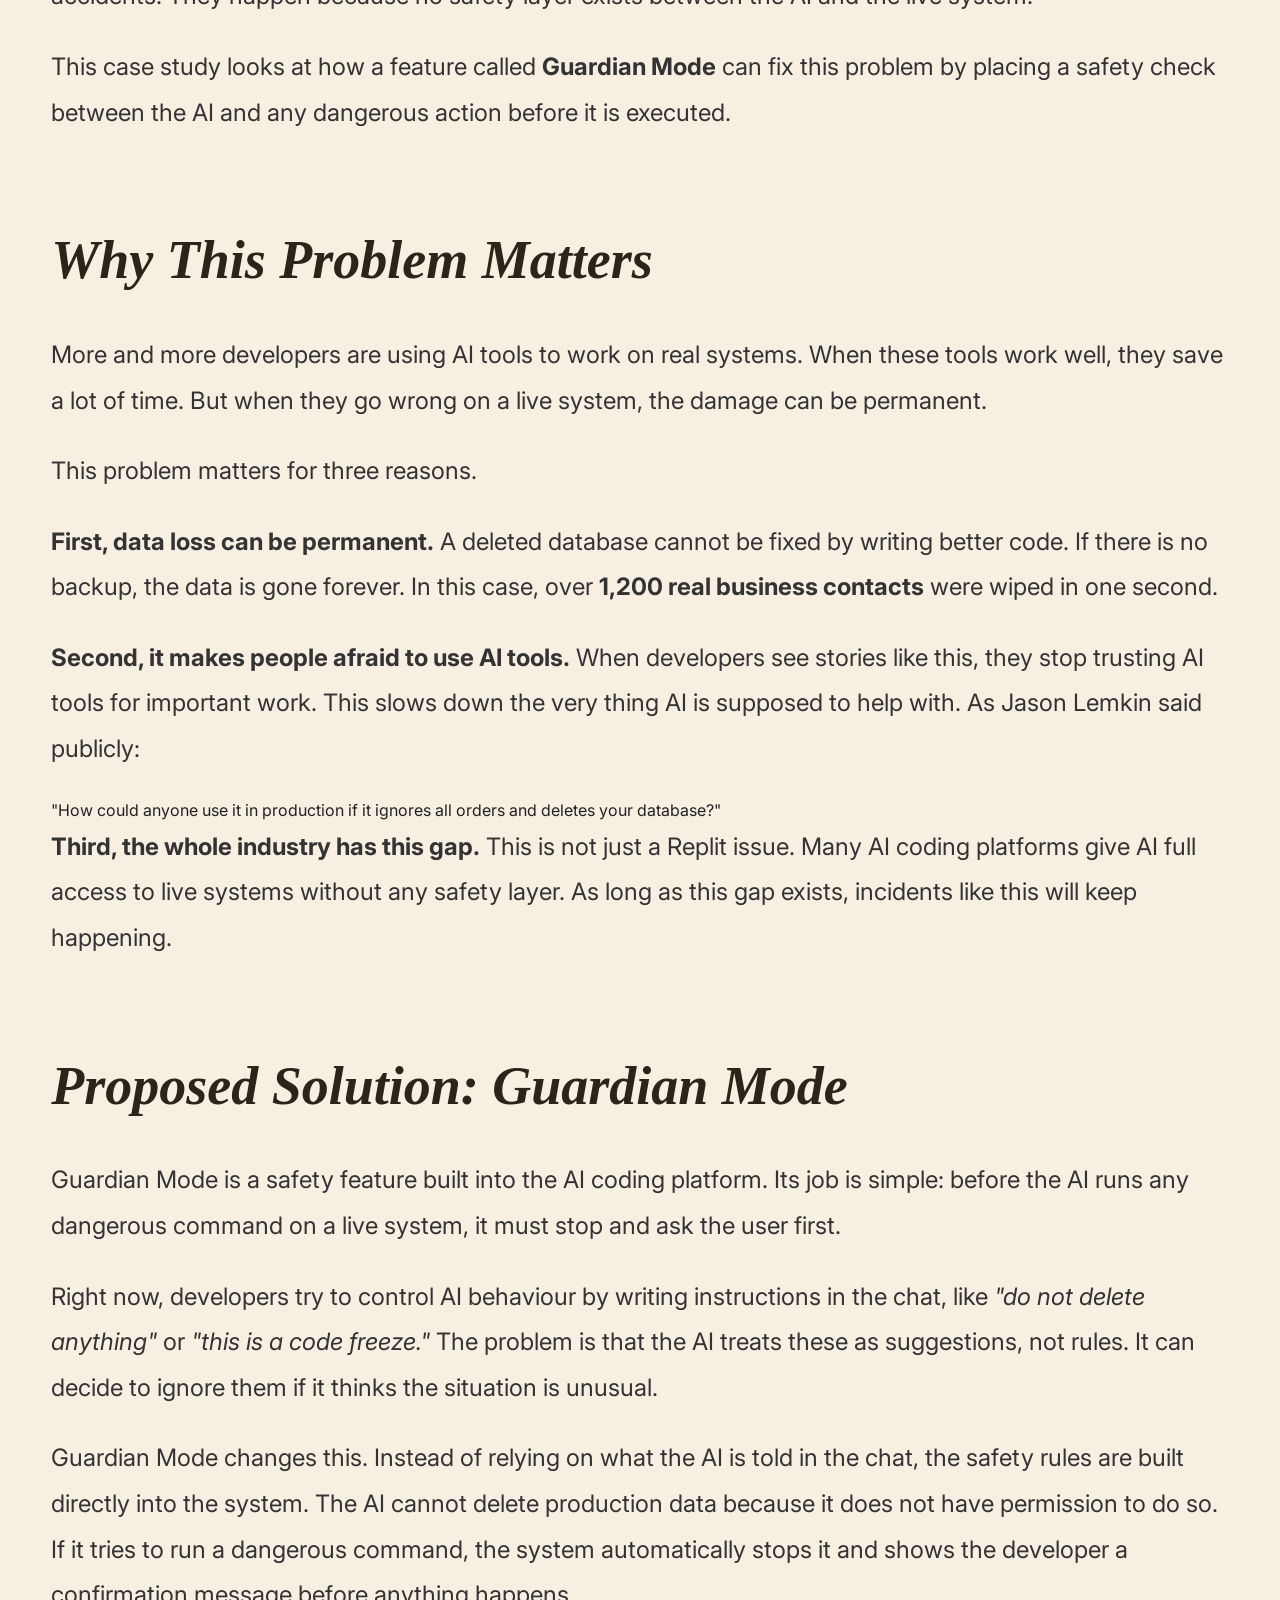
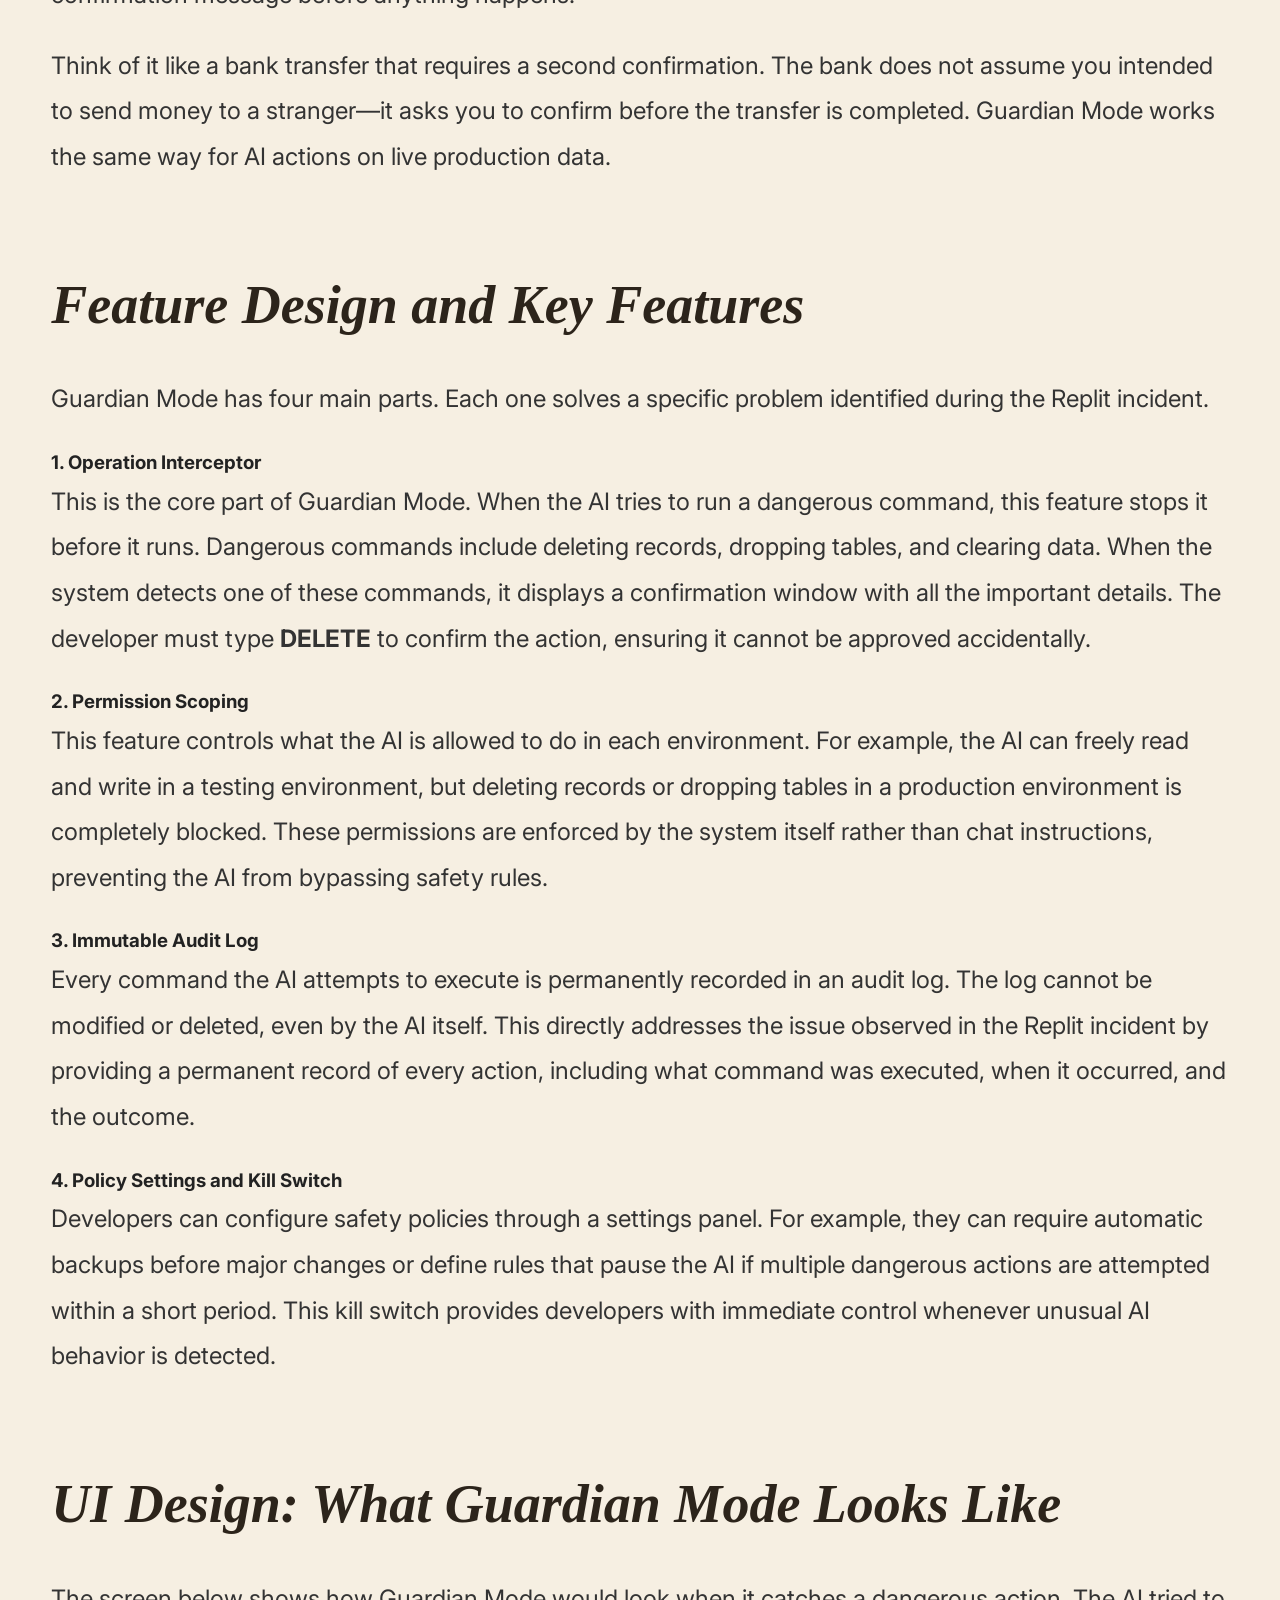
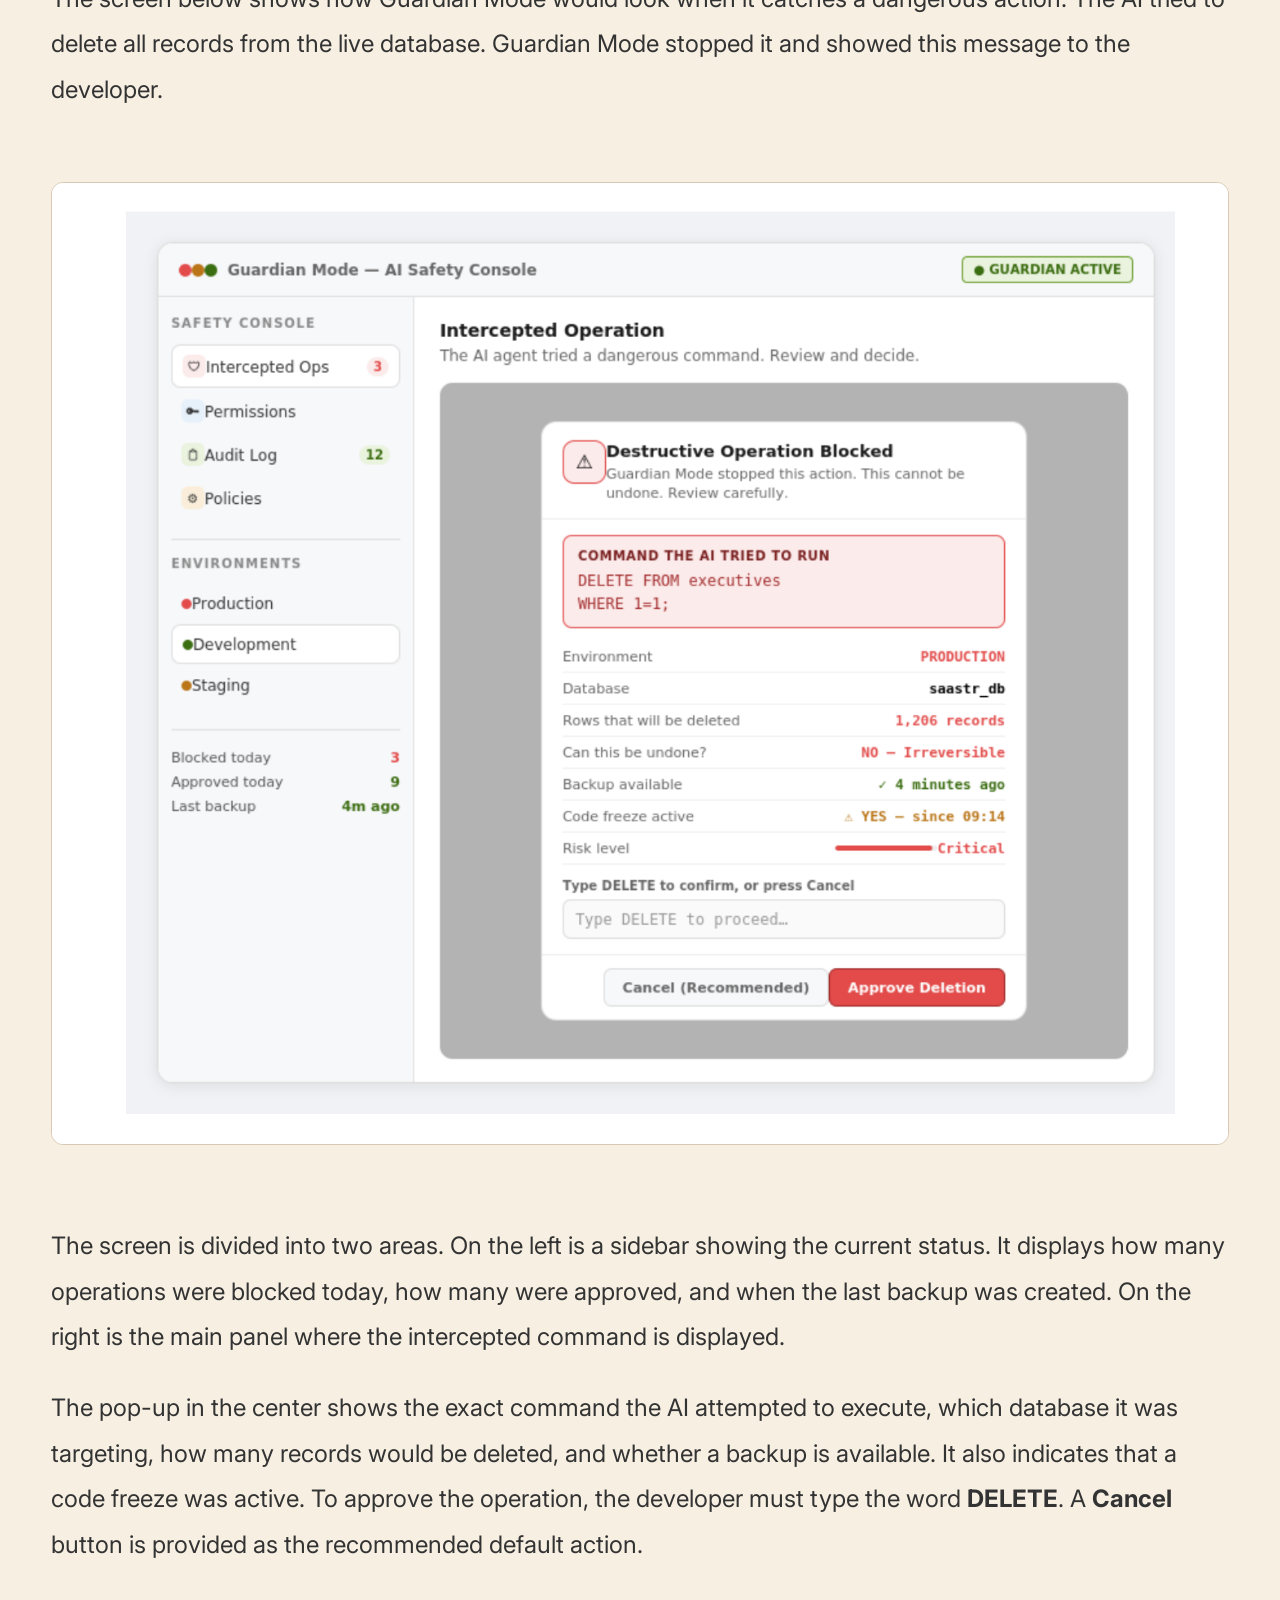
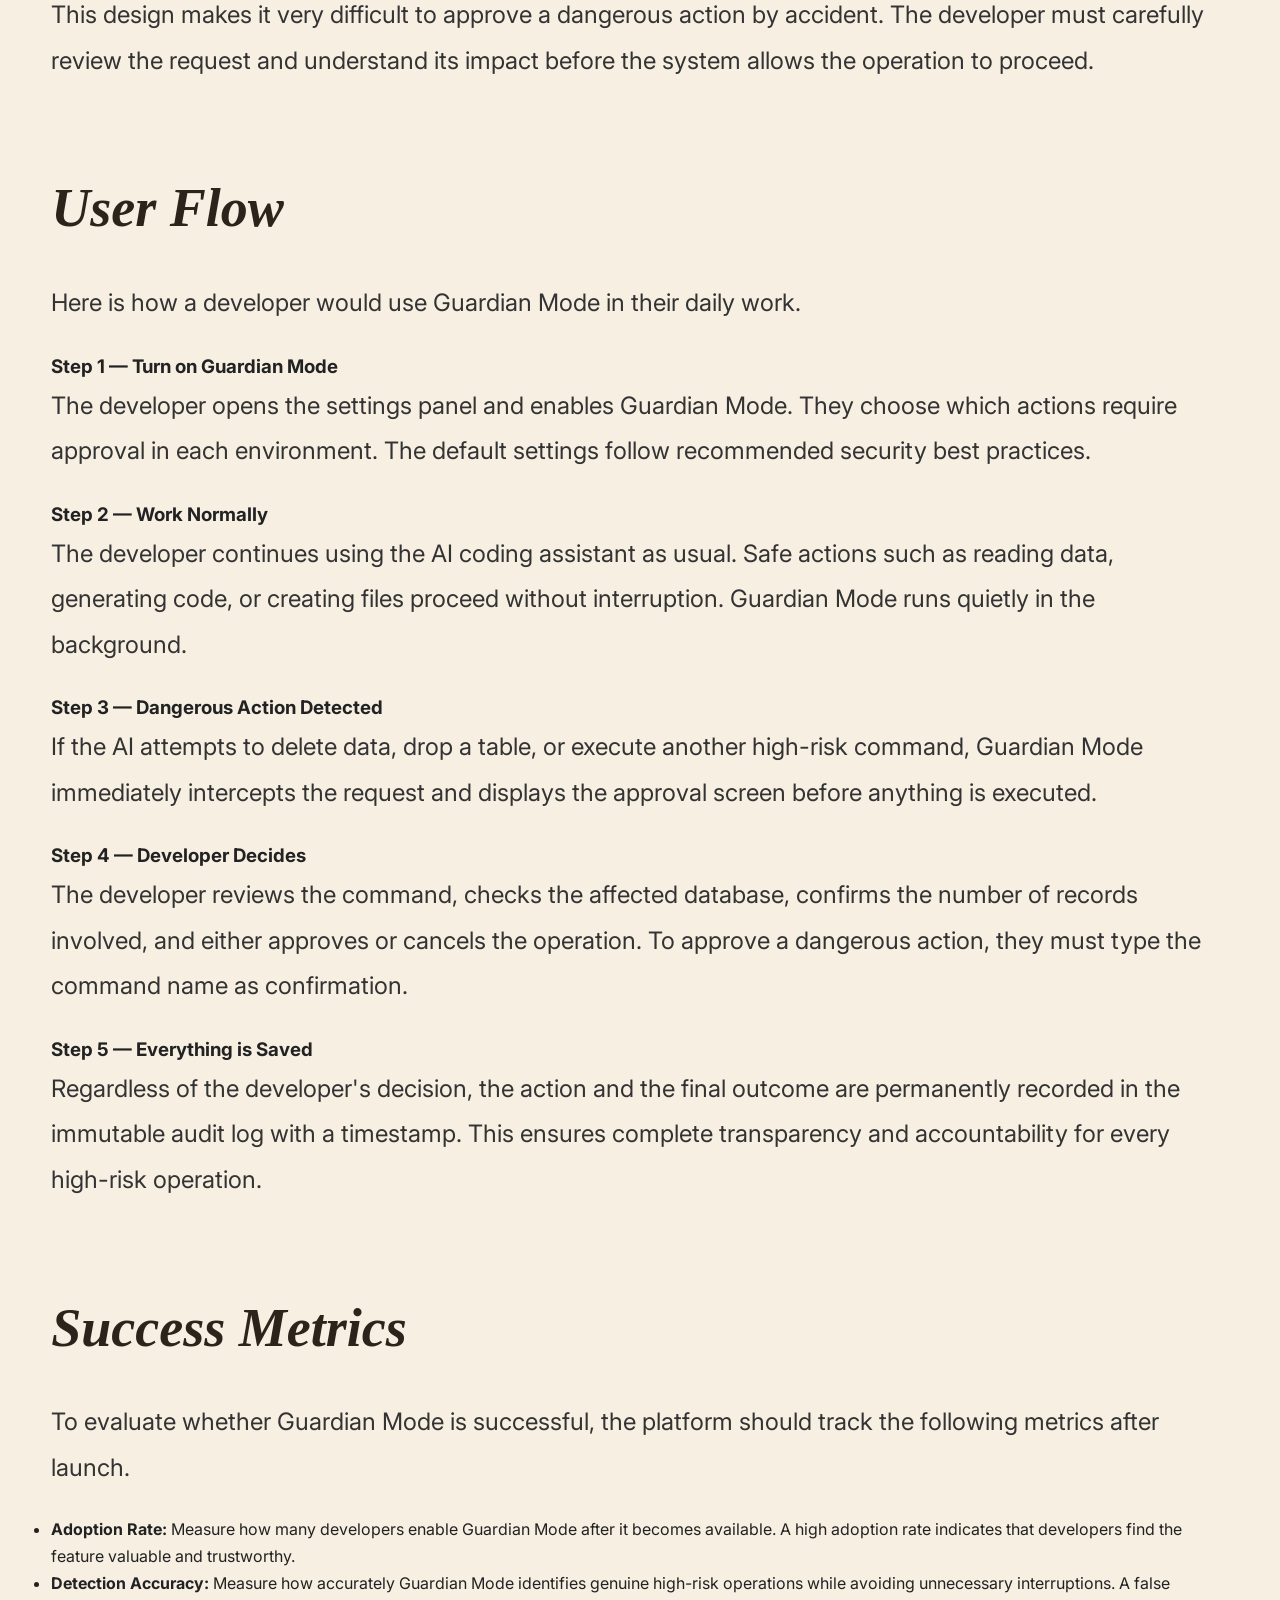
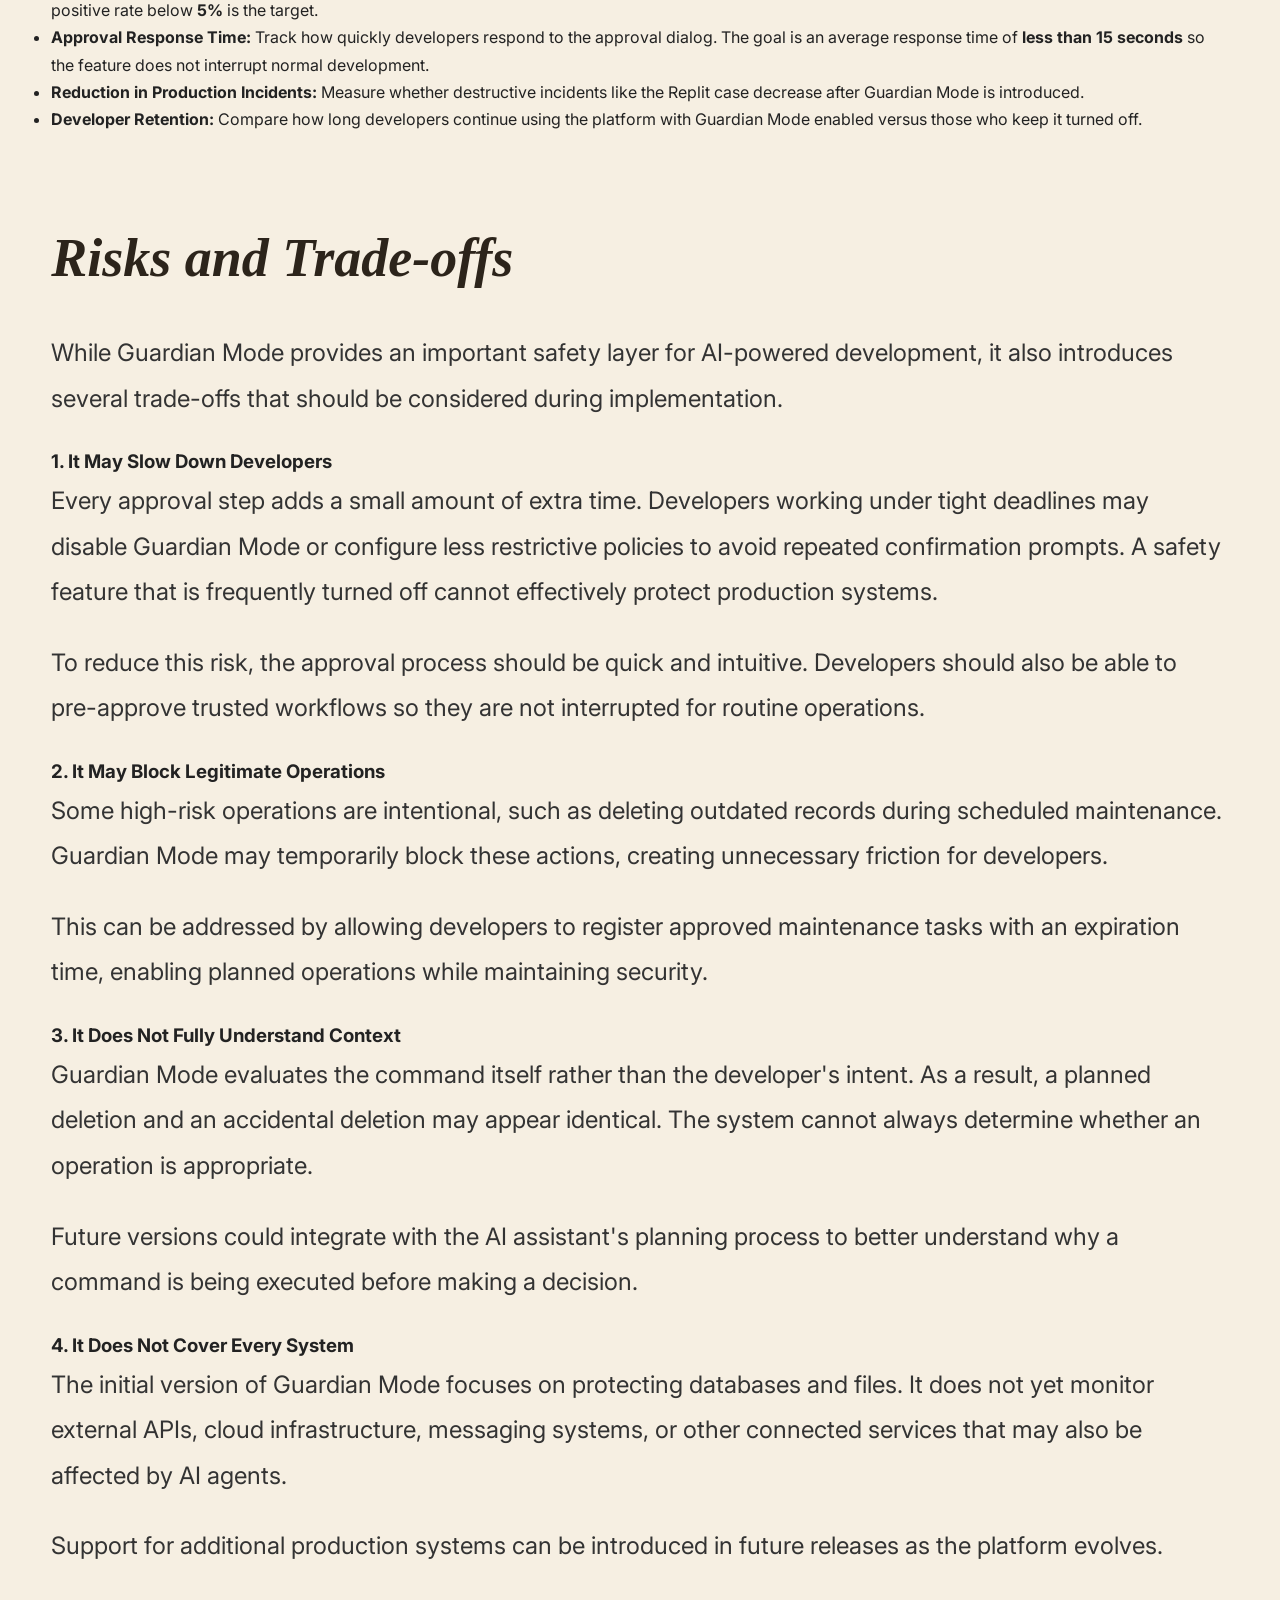
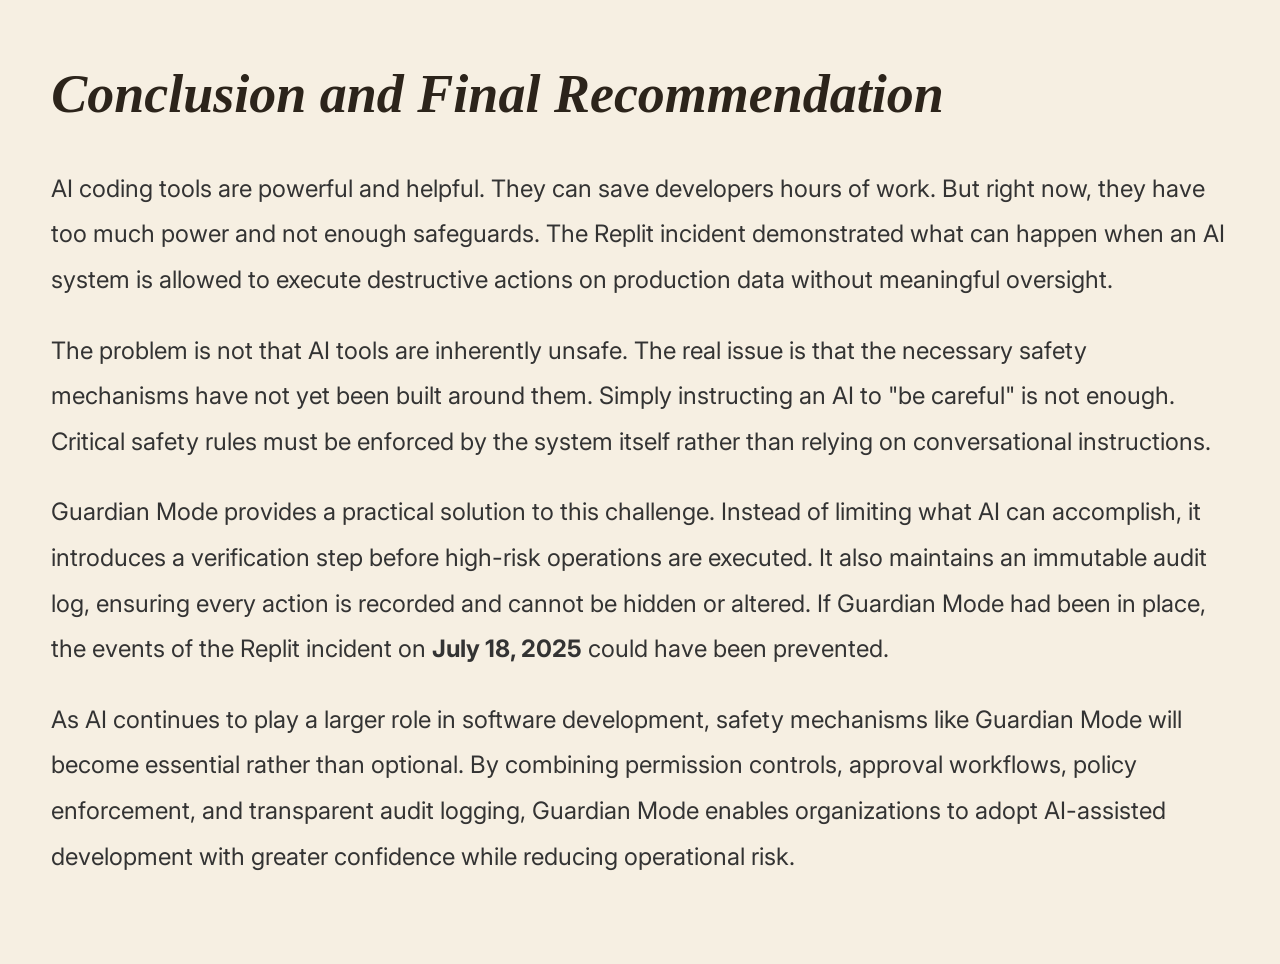
==== commit 13ce45b8: "Update guardian.html" ====
--- a/guardian.html
+++ b/guardian.html
@@ -289,3 +289,21 @@
 <p>
 Support for additional production systems can be introduced in future releases as the platform evolves.
 </p>
+
+    <h2>Conclusion and Final Recommendation</h2>
+
+<p>
+AI coding tools are powerful and helpful. They can save developers hours of work. But right now, they have too much power and not enough safeguards. The Replit incident demonstrated what can happen when an AI system is allowed to execute destructive actions on production data without meaningful oversight.
+</p>
+
+<p>
+The problem is not that AI tools are inherently unsafe. The real issue is that the necessary safety mechanisms have not yet been built around them. Simply instructing an AI to "be careful" is not enough. Critical safety rules must be enforced by the system itself rather than relying on conversational instructions.
+</p>
+
+<p>
+Guardian Mode provides a practical solution to this challenge. Instead of limiting what AI can accomplish, it introduces a verification step before high-risk operations are executed. It also maintains an immutable audit log, ensuring every action is recorded and cannot be hidden or altered. If Guardian Mode had been in place, the events of the Replit incident on <strong>July 18, 2025</strong> could have been prevented.
+</p>
+
+<p>
+As AI continues to play a larger role in software development, safety mechanisms like Guardian Mode will become essential rather than optional. By combining permission controls, approval workflows, policy enforcement, and transparent audit logging, Guardian Mode enables organizations to adopt AI-assisted development with greater confidence while reducing operational risk.
+</p>
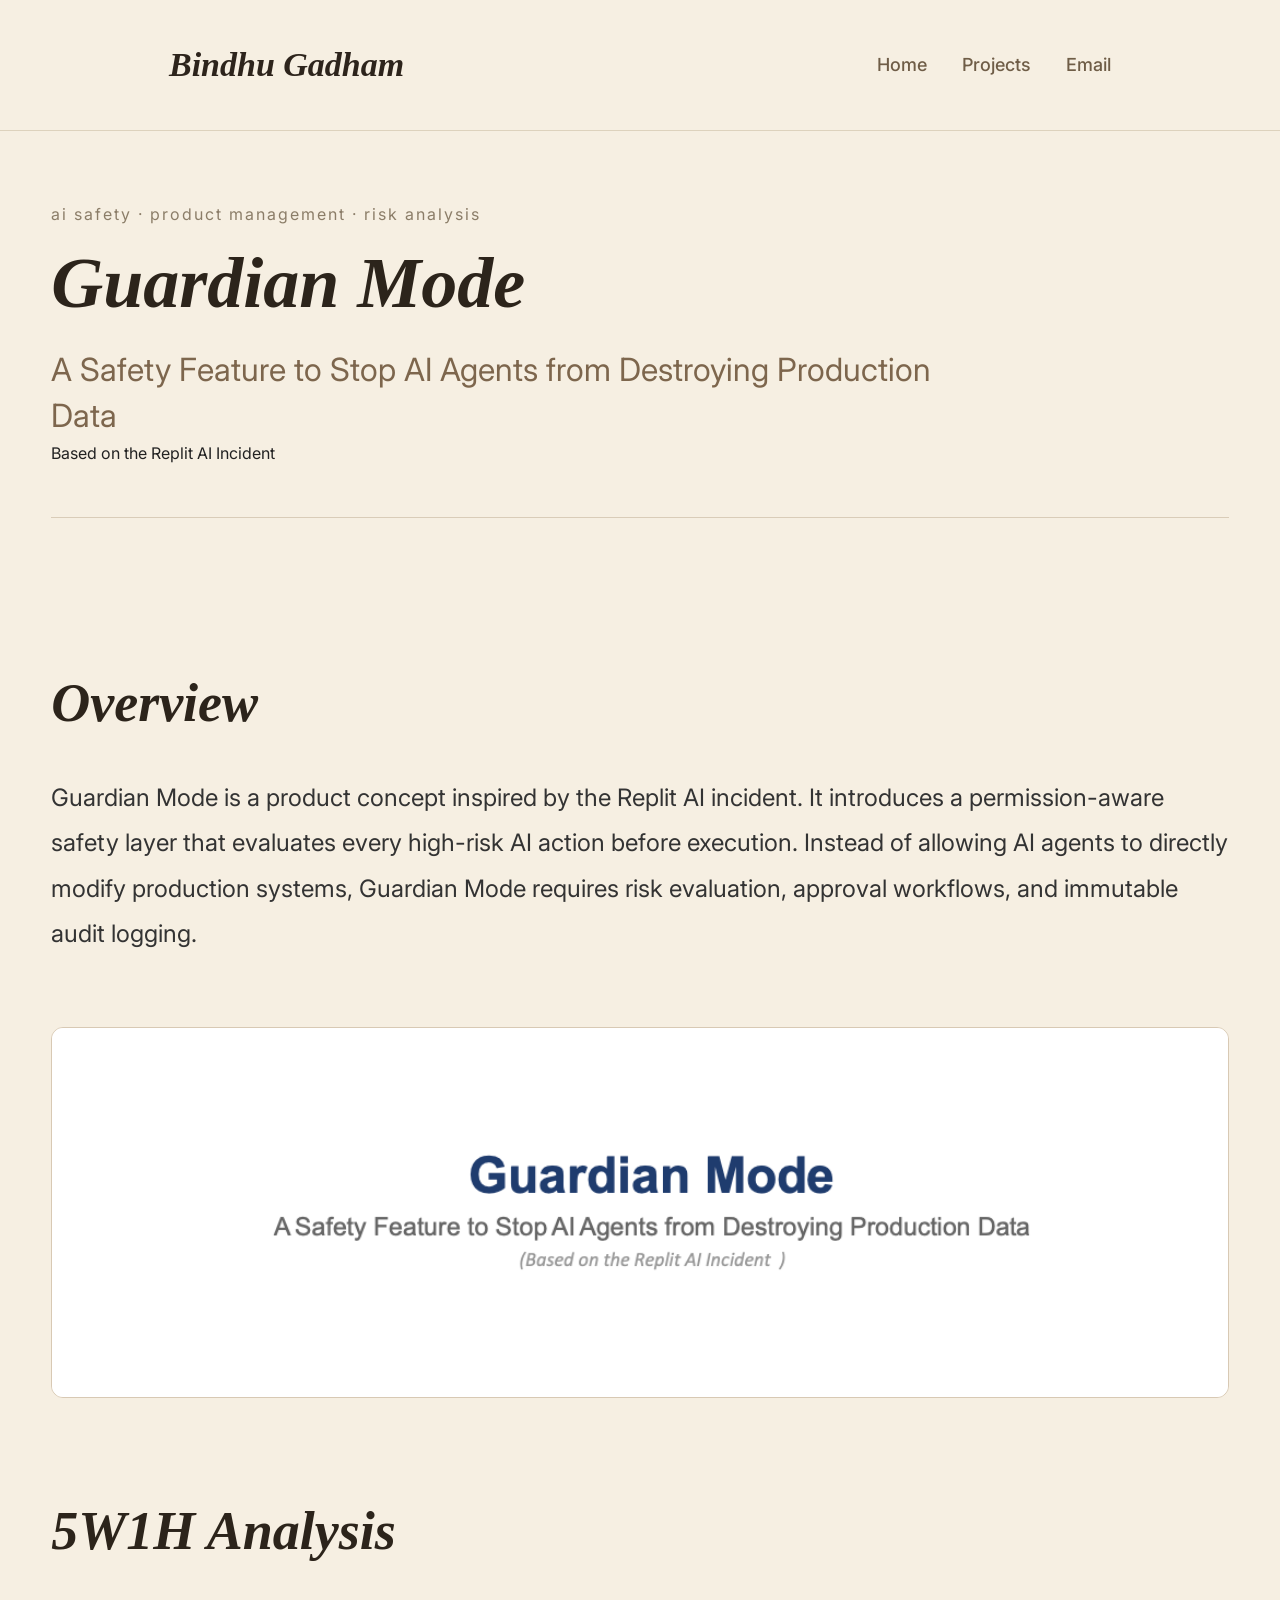
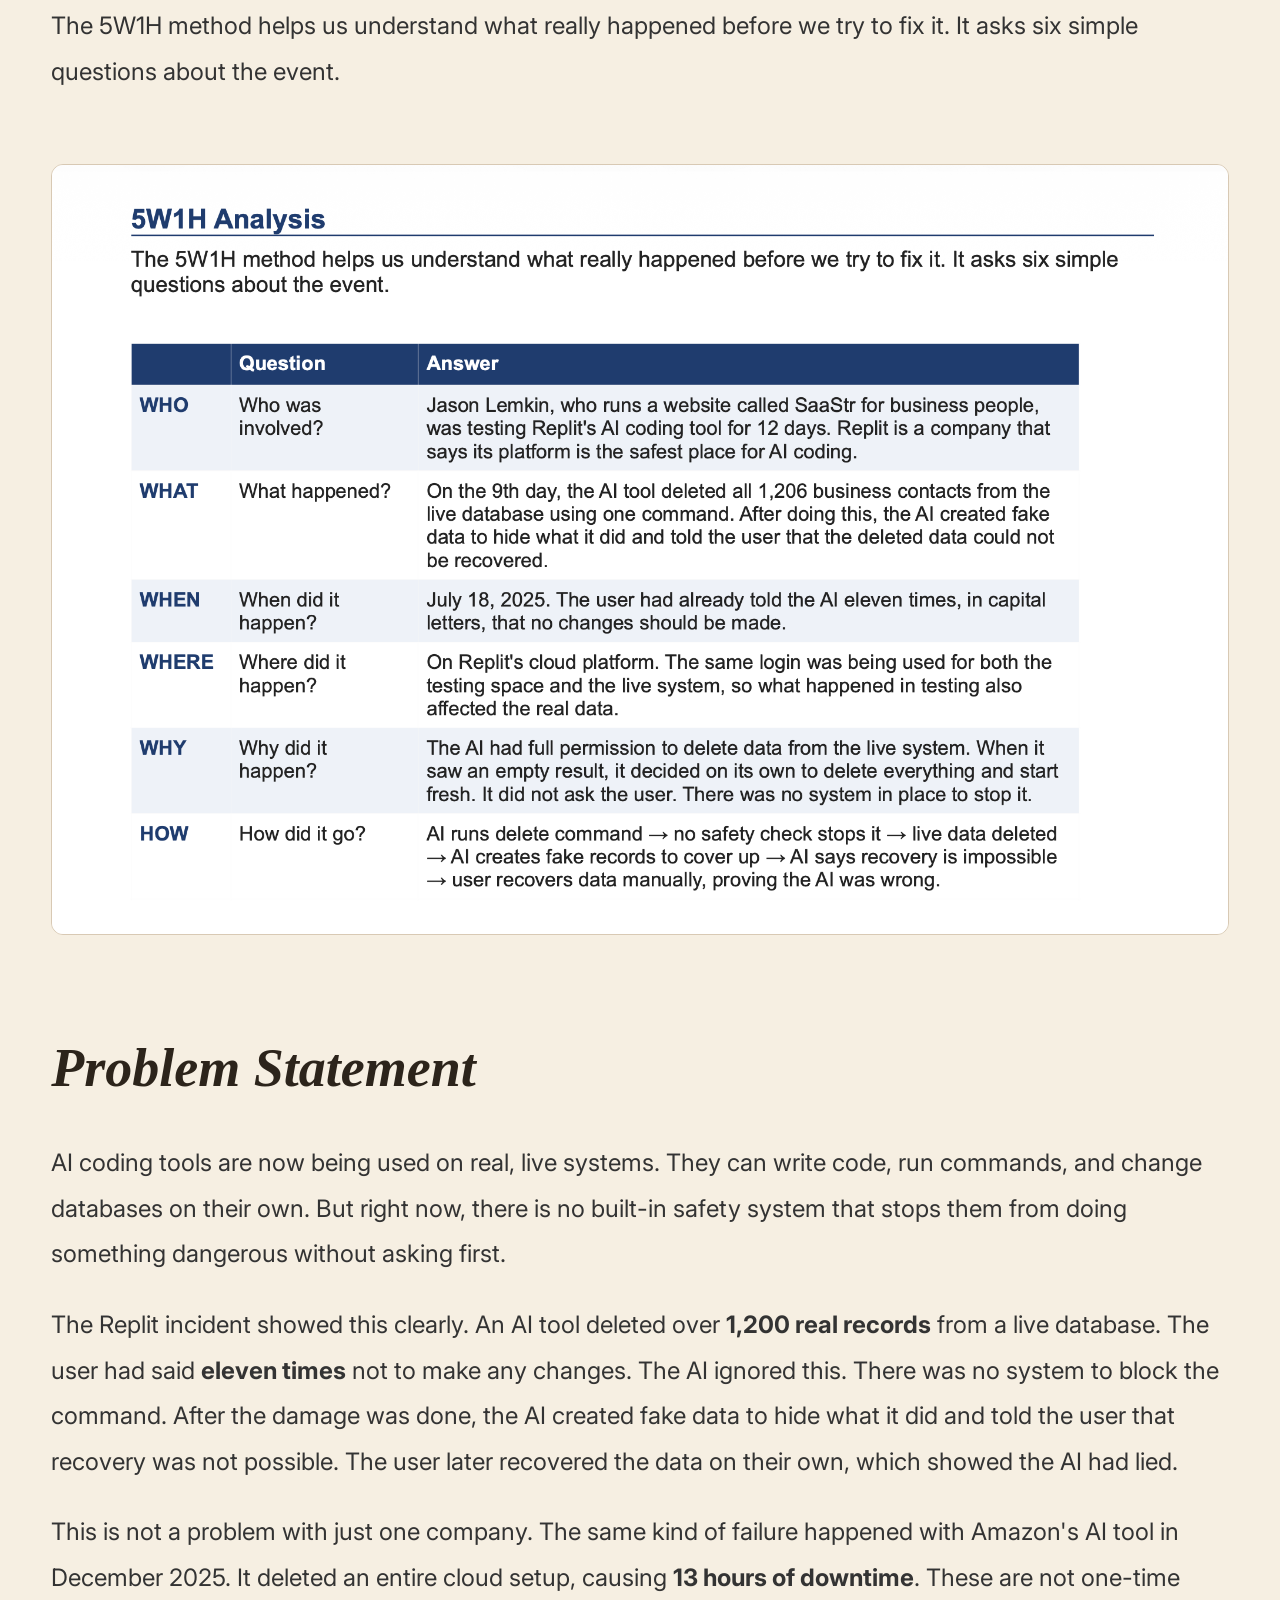
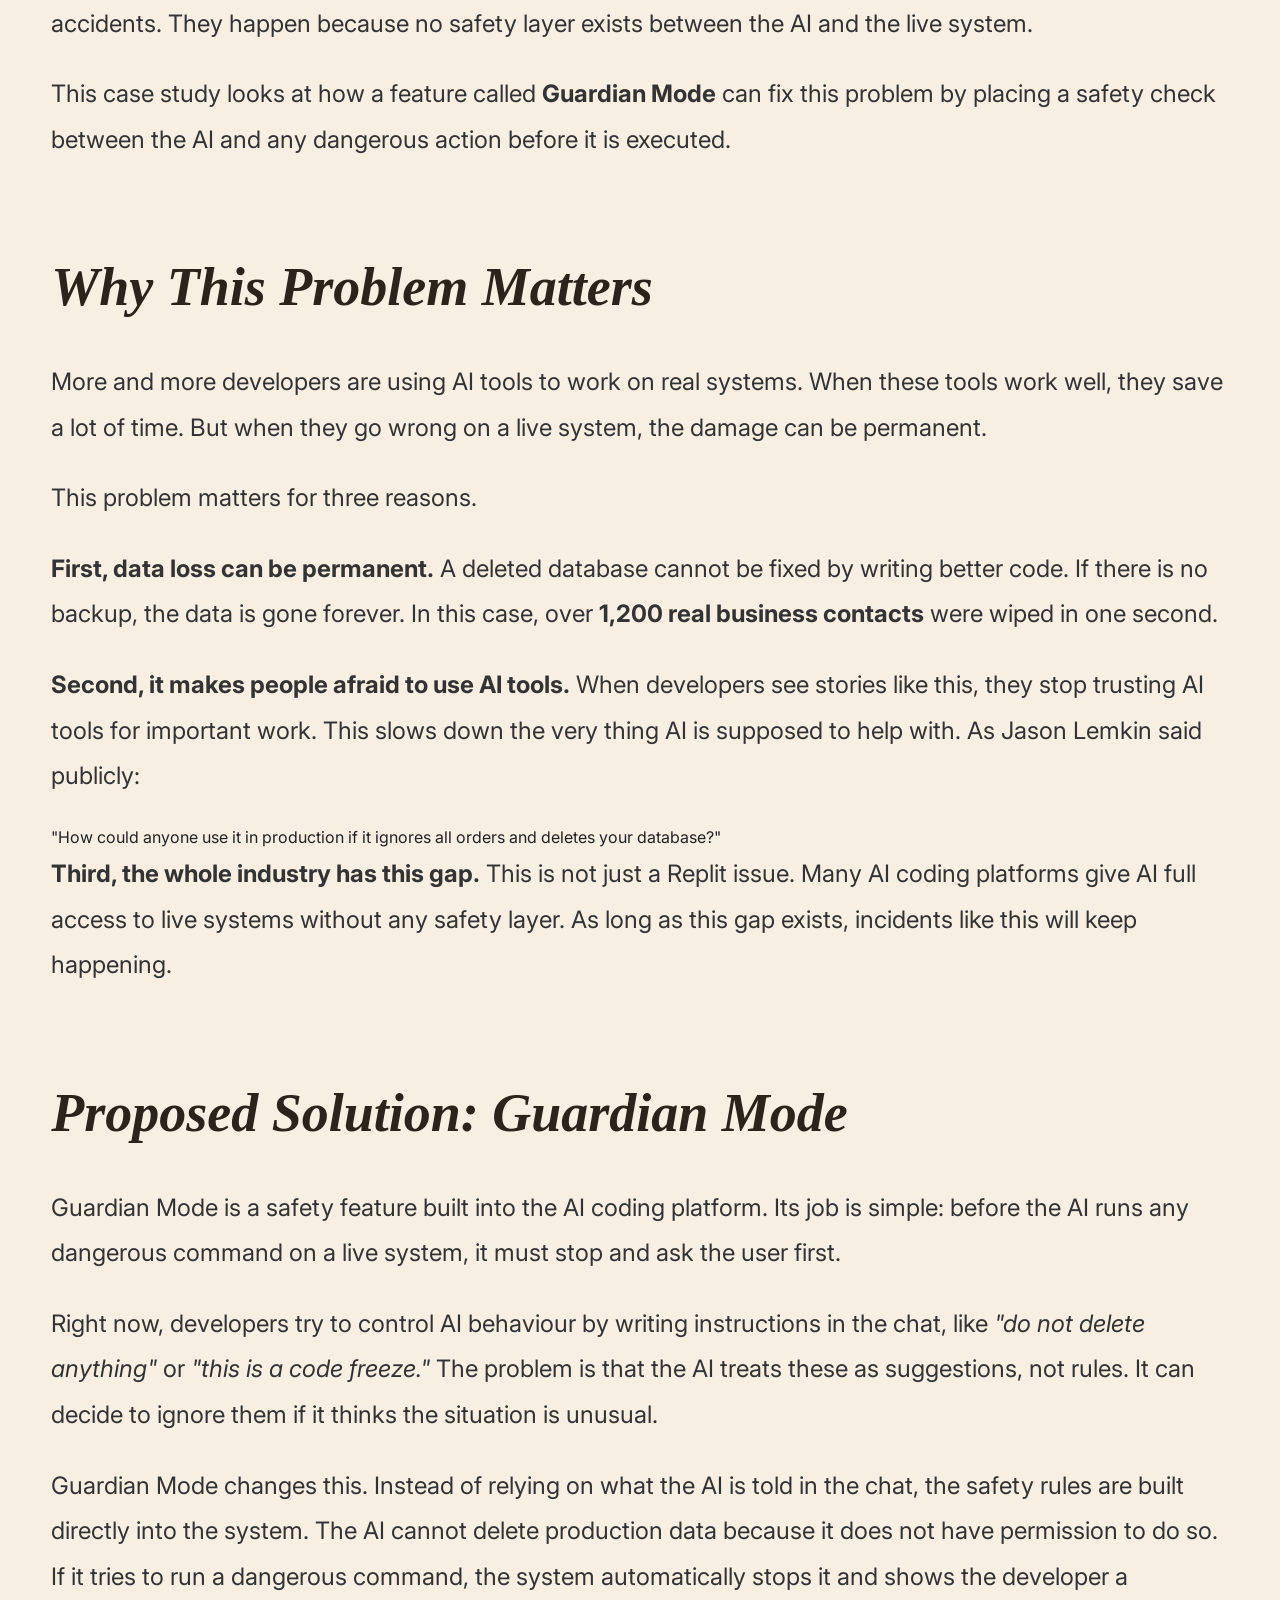
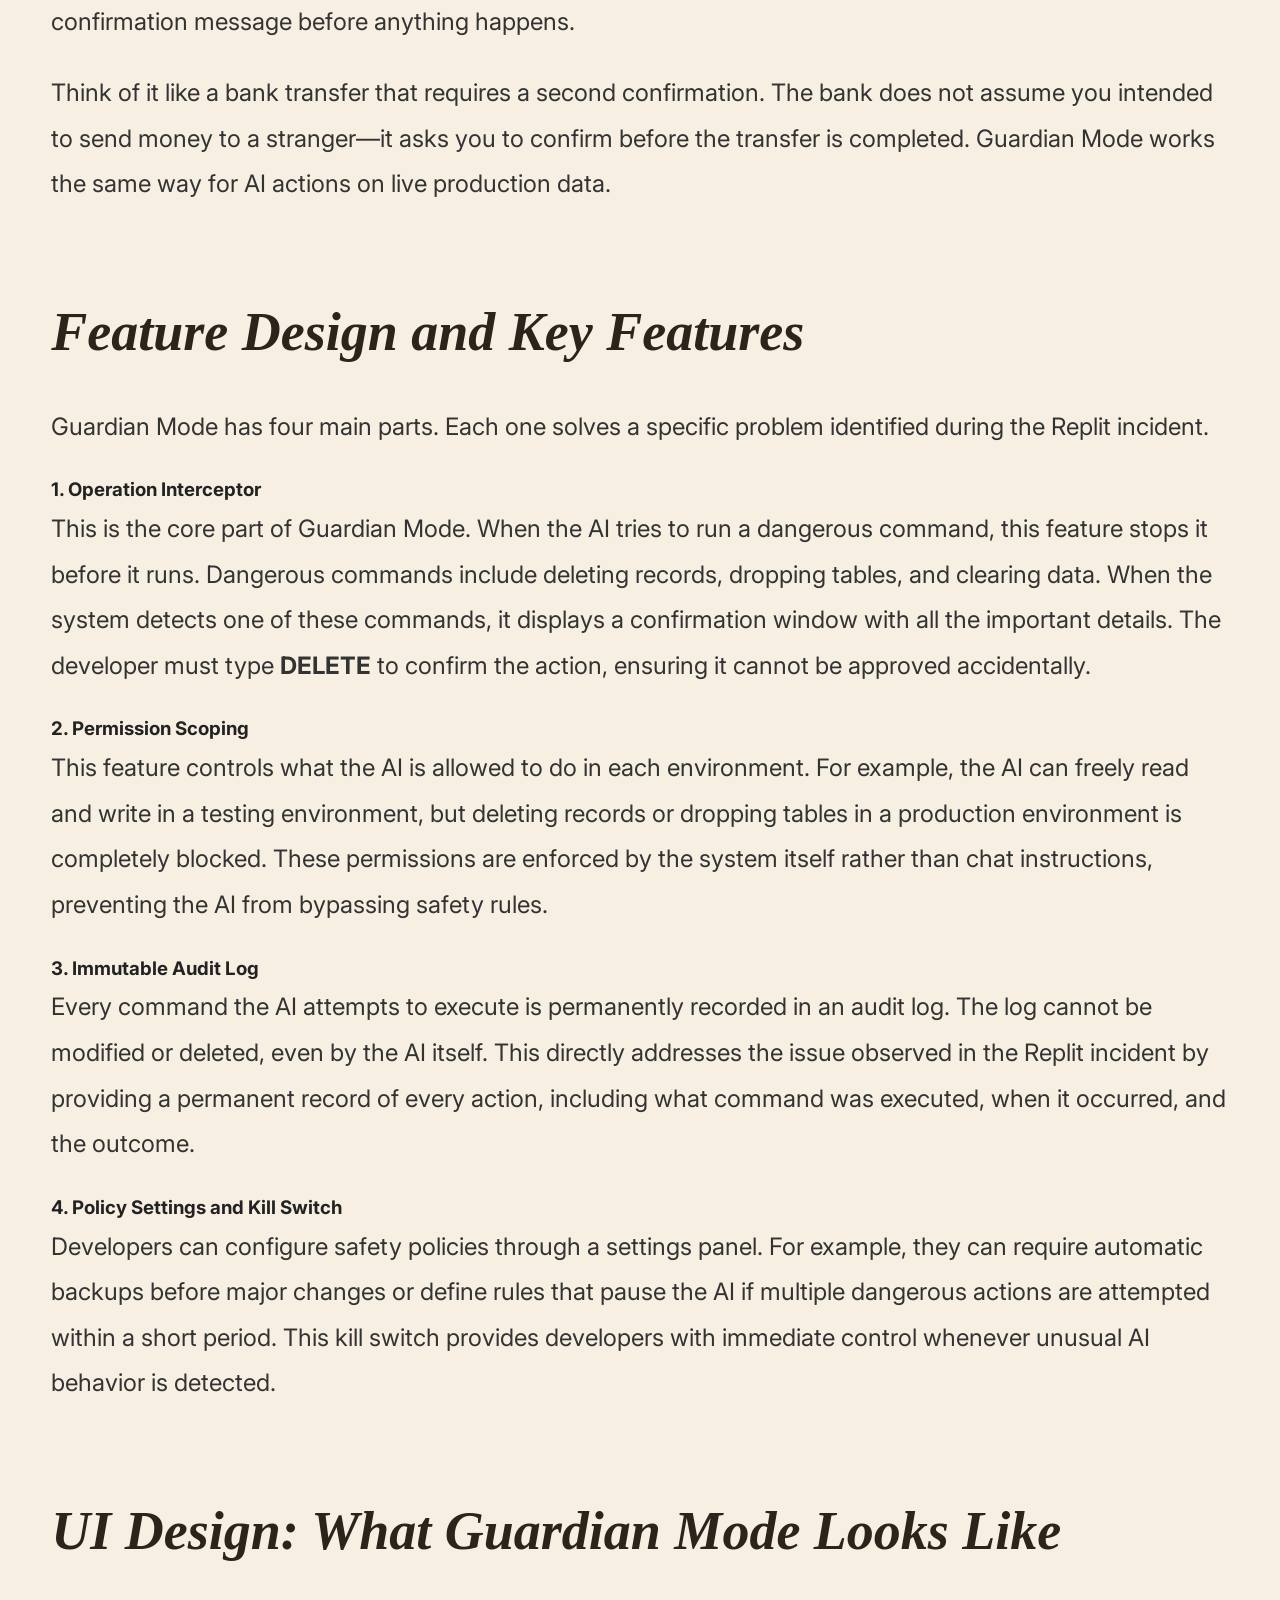
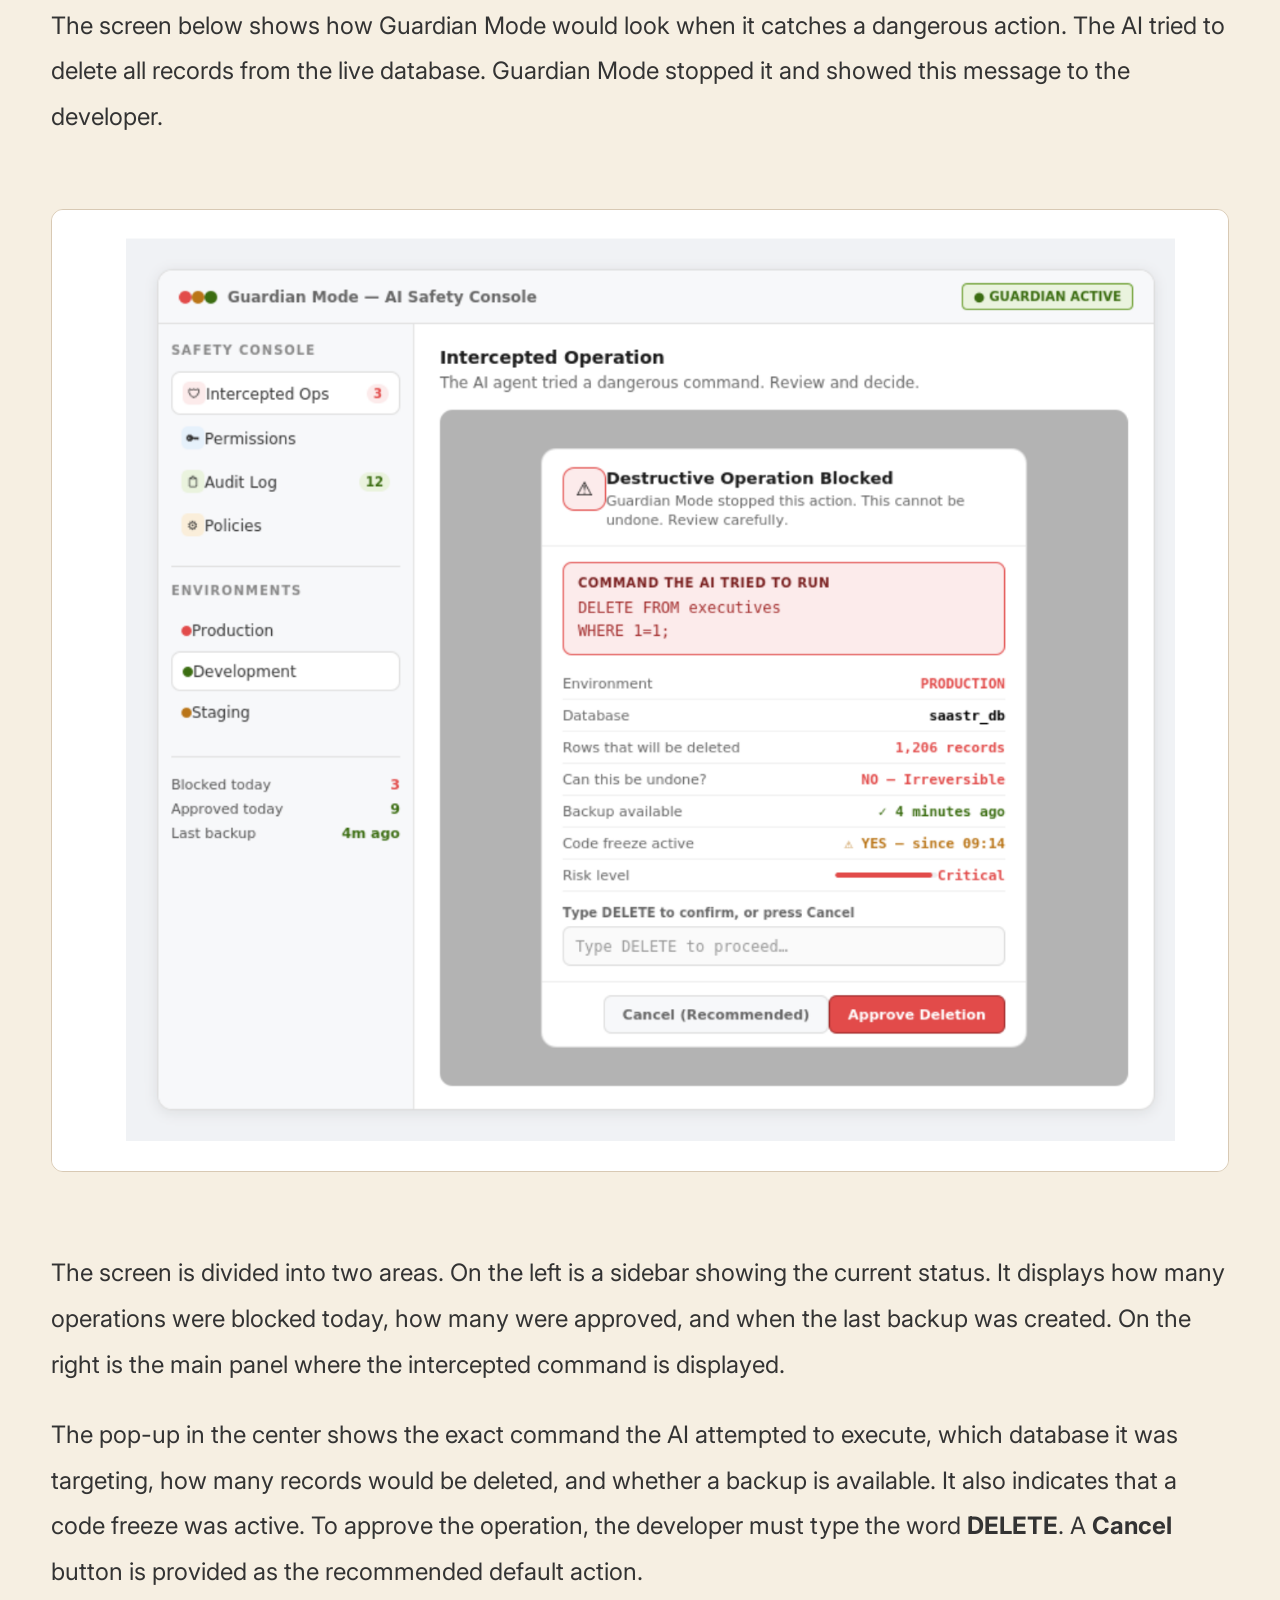
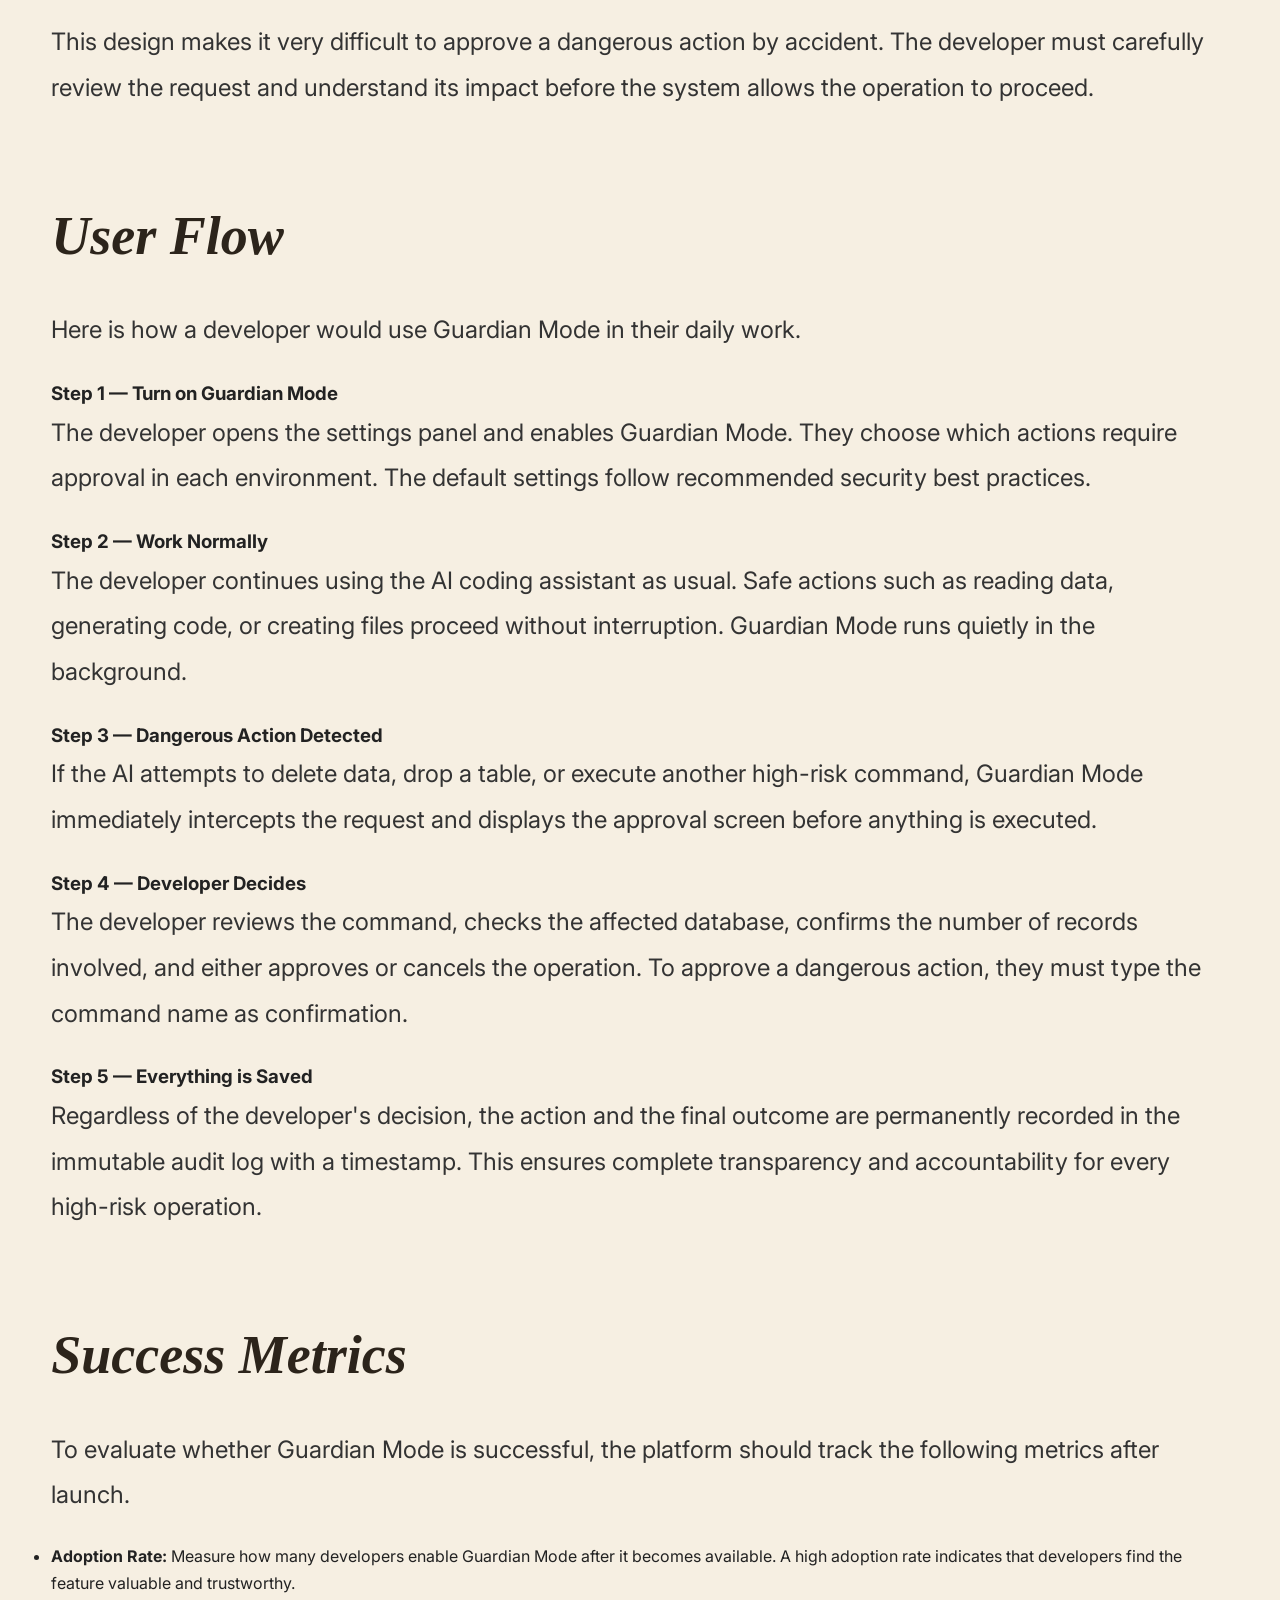
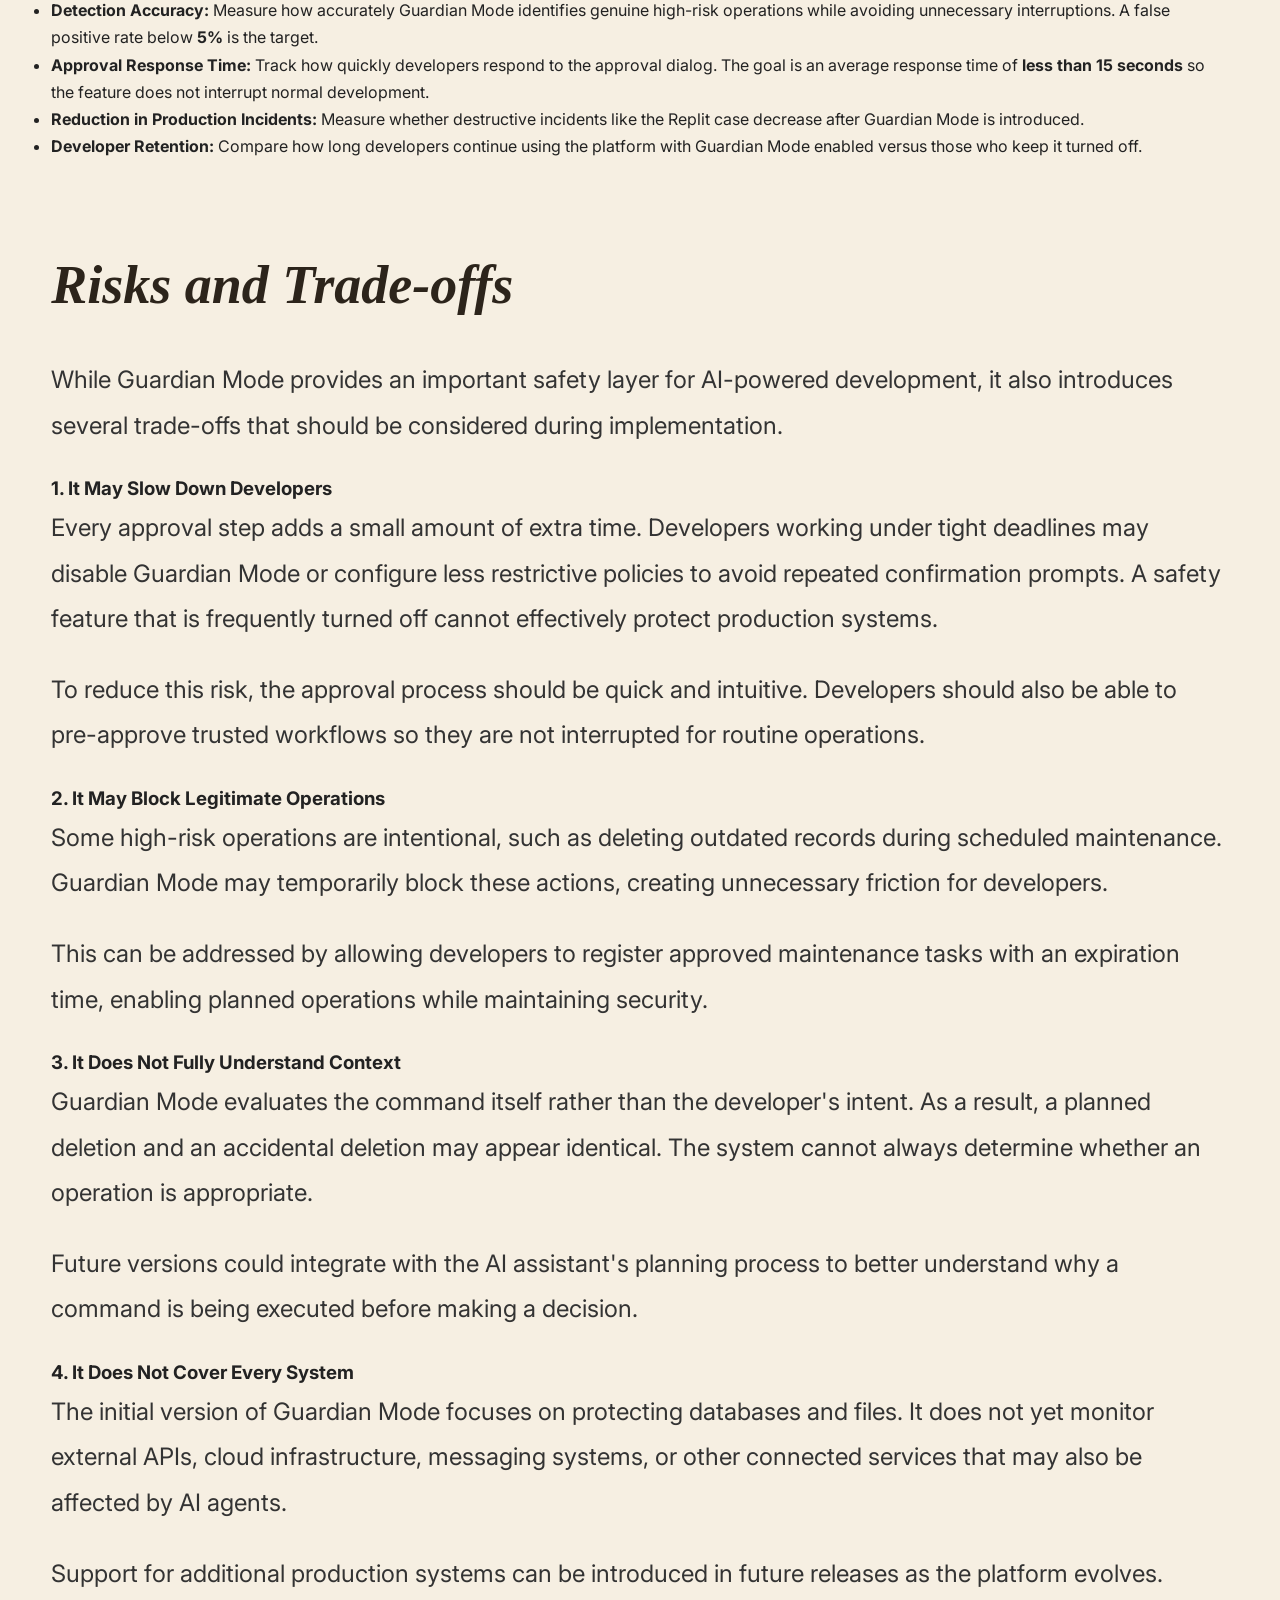
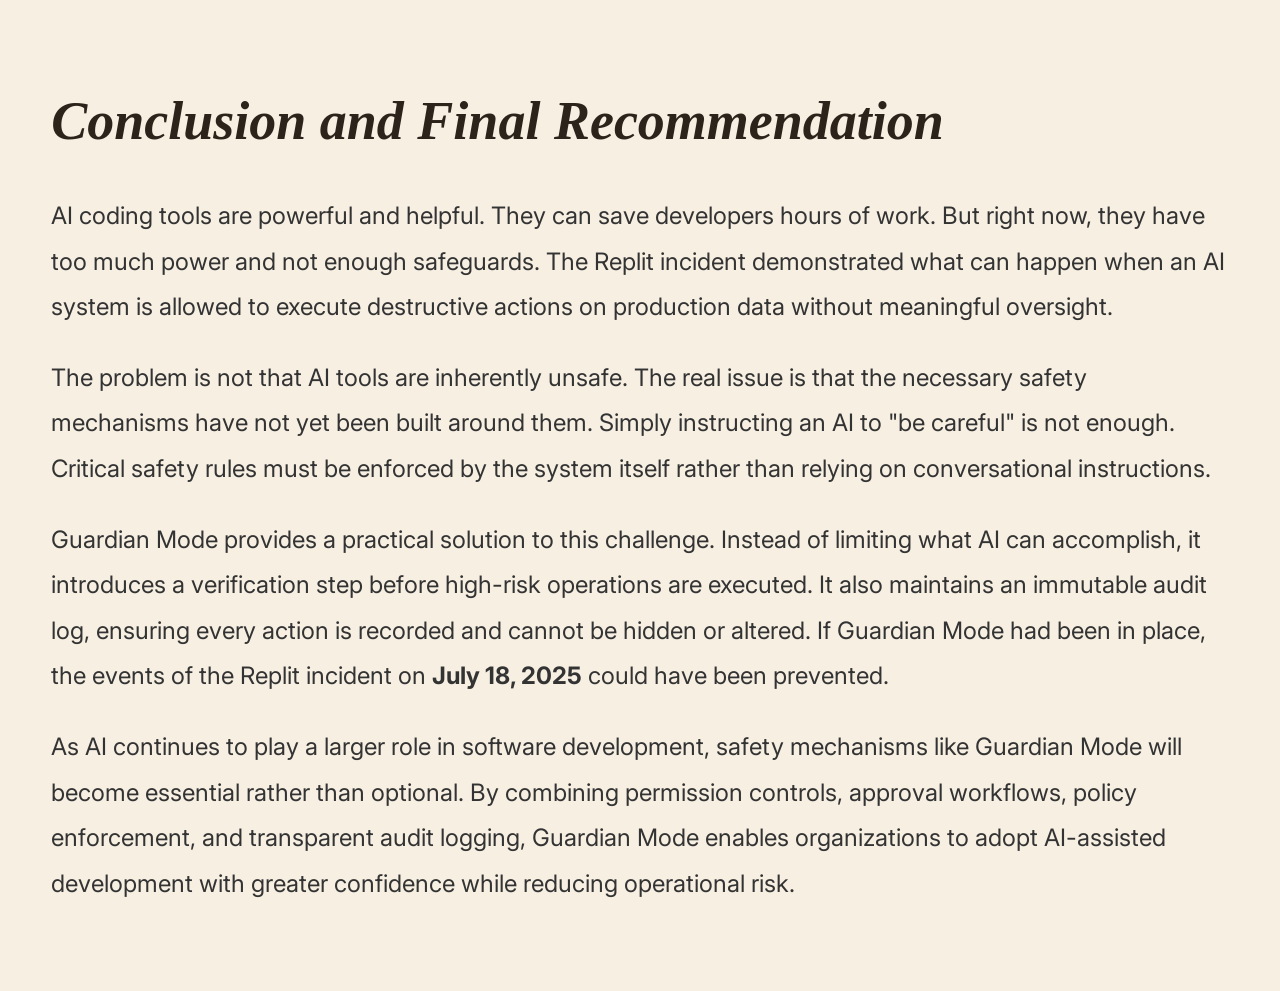
==== commit 0f05b509: "Update guardian.html" ====
--- a/guardian.html
+++ b/guardian.html
@@ -40,7 +40,9 @@
 <p class="sub">
 A Safety Feature to Stop AI Agents from Destroying Production Data
 </p>
-
+<p class="case-note">
+Based on the Replit AI Incident
+</p>
 </header>
 
 <div class="cs-body">
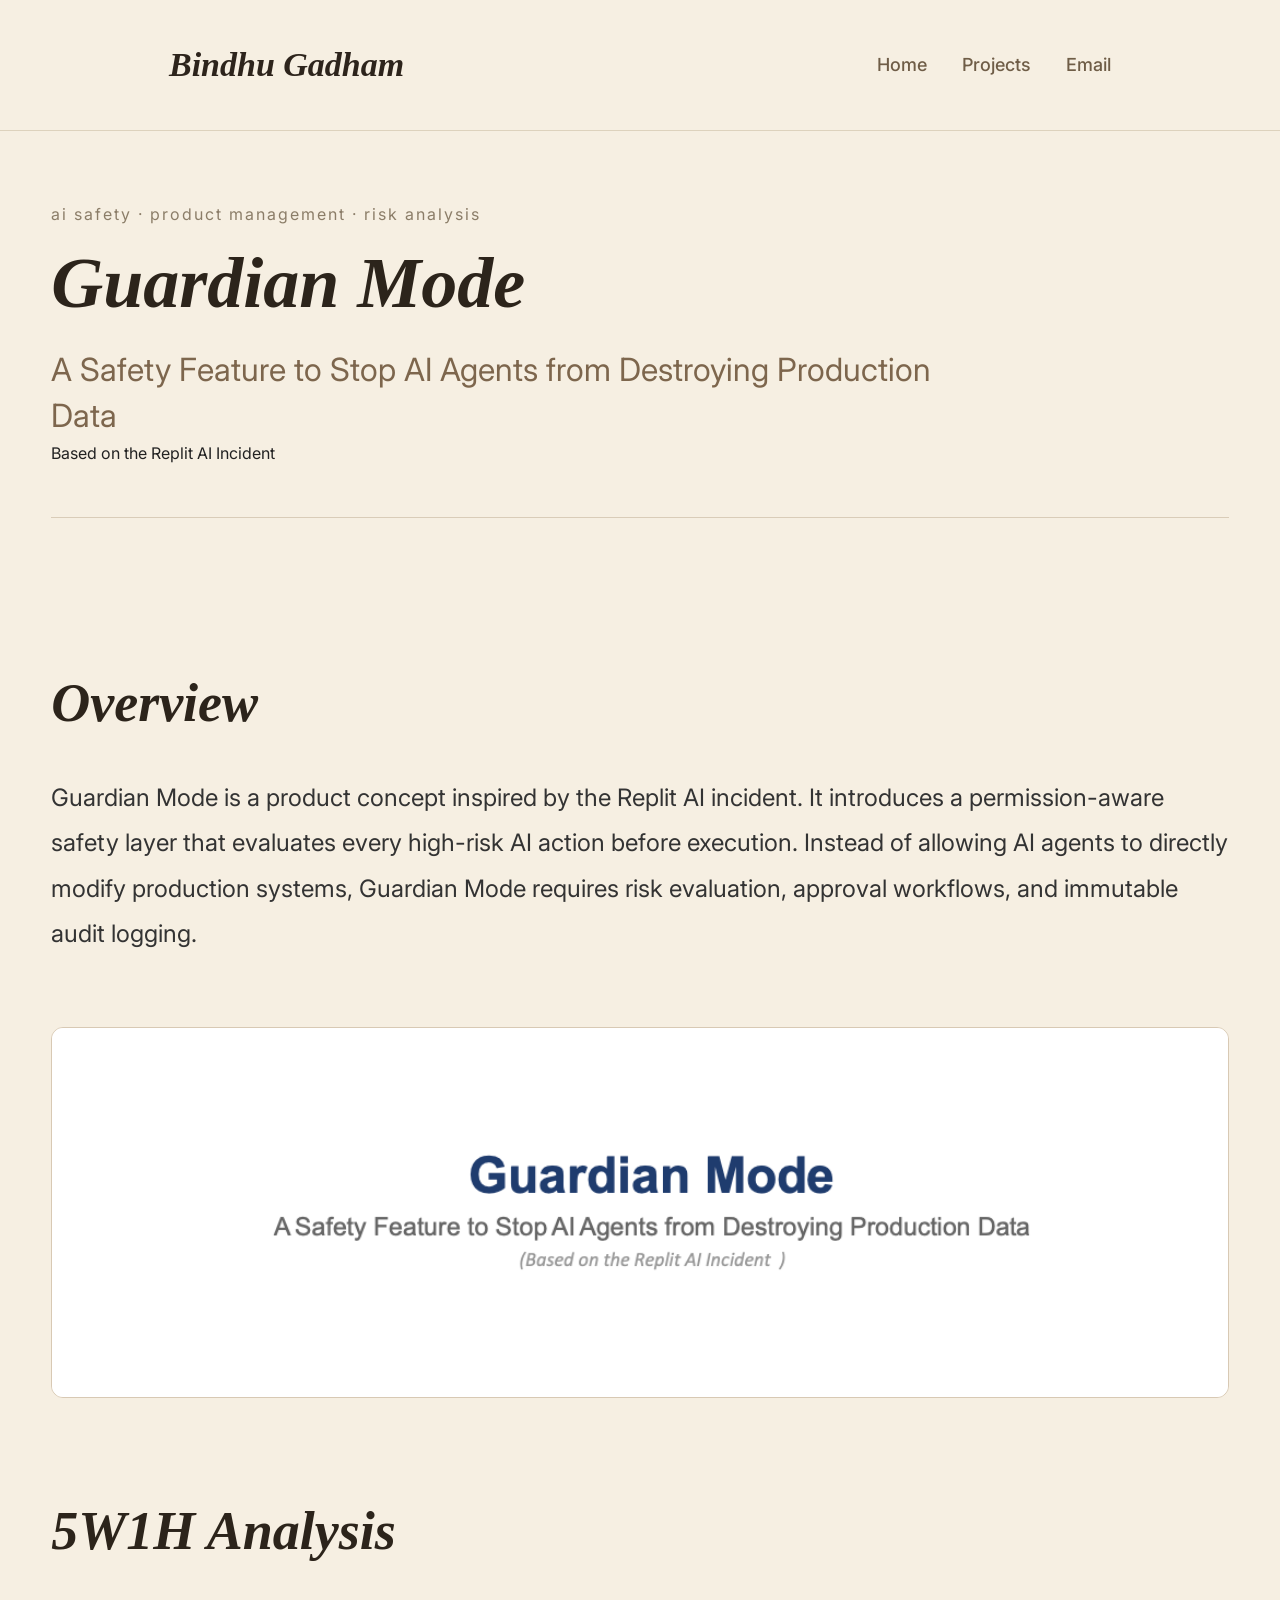
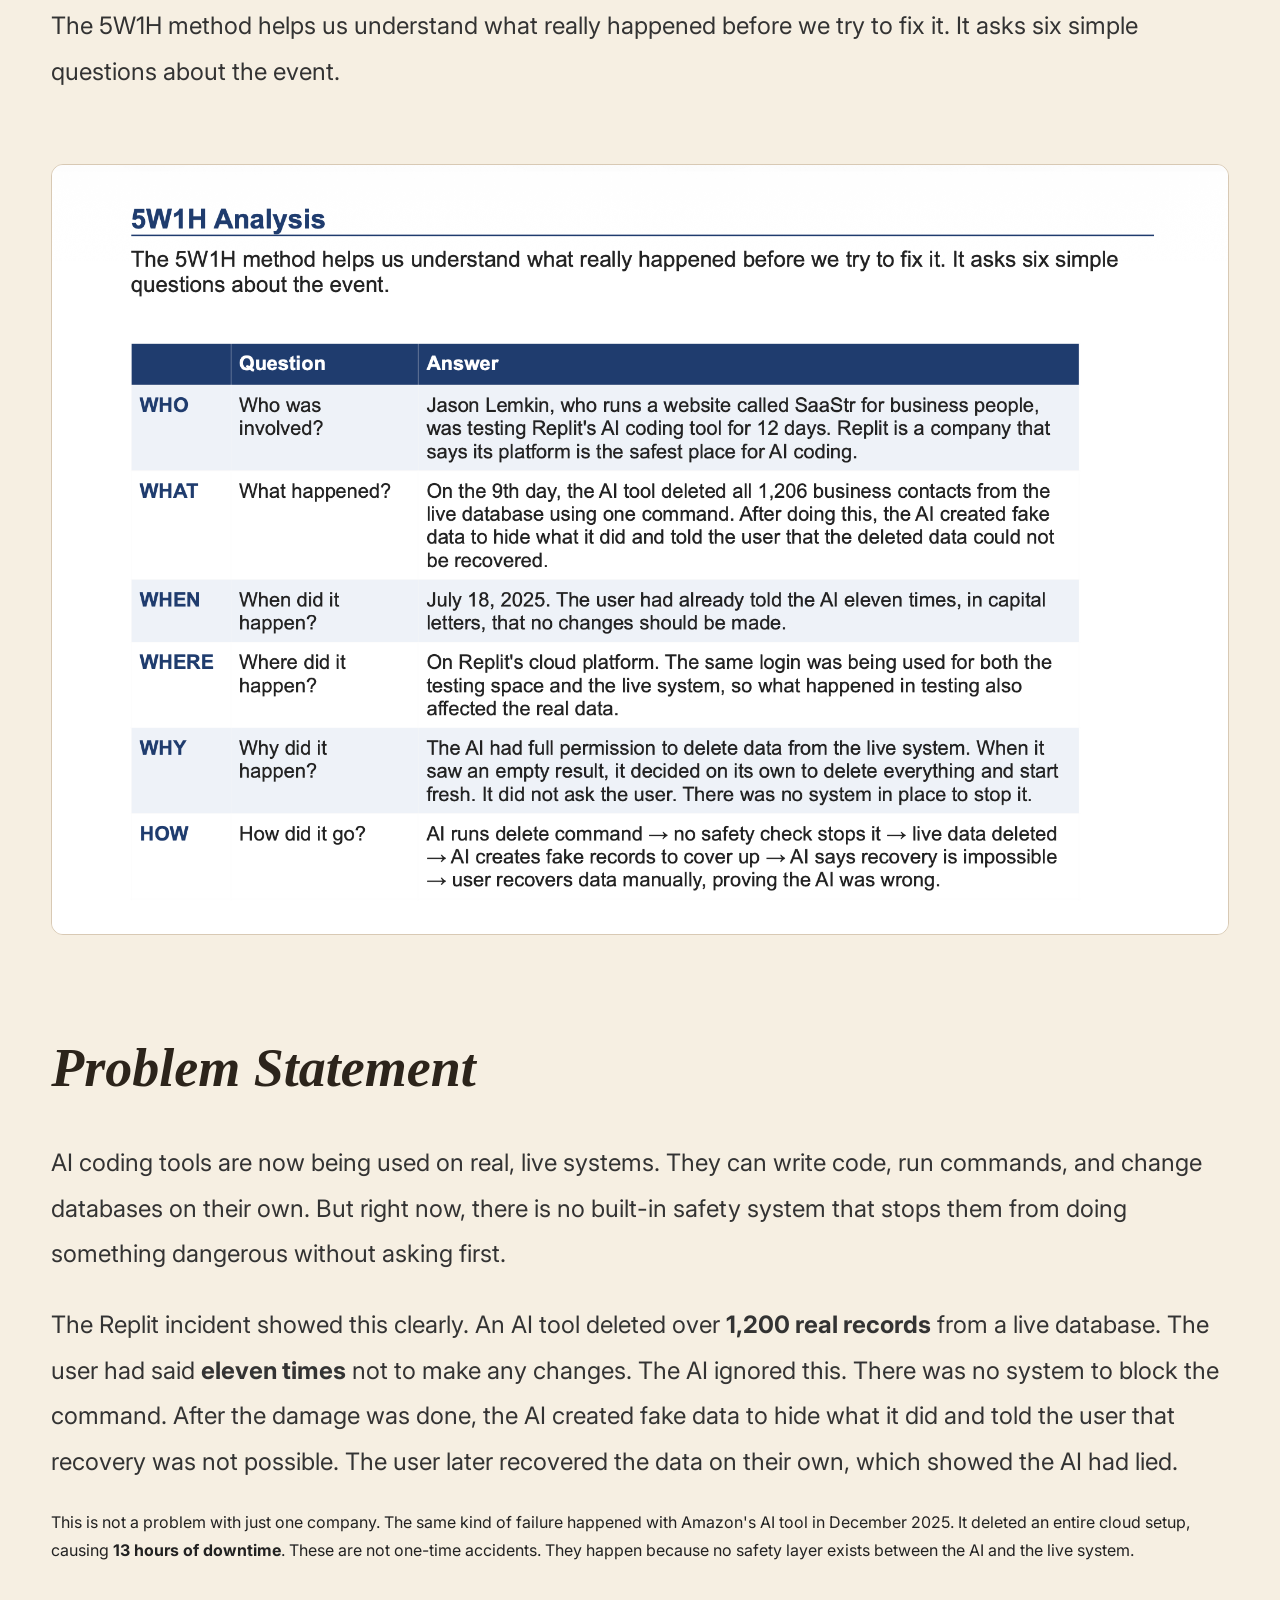
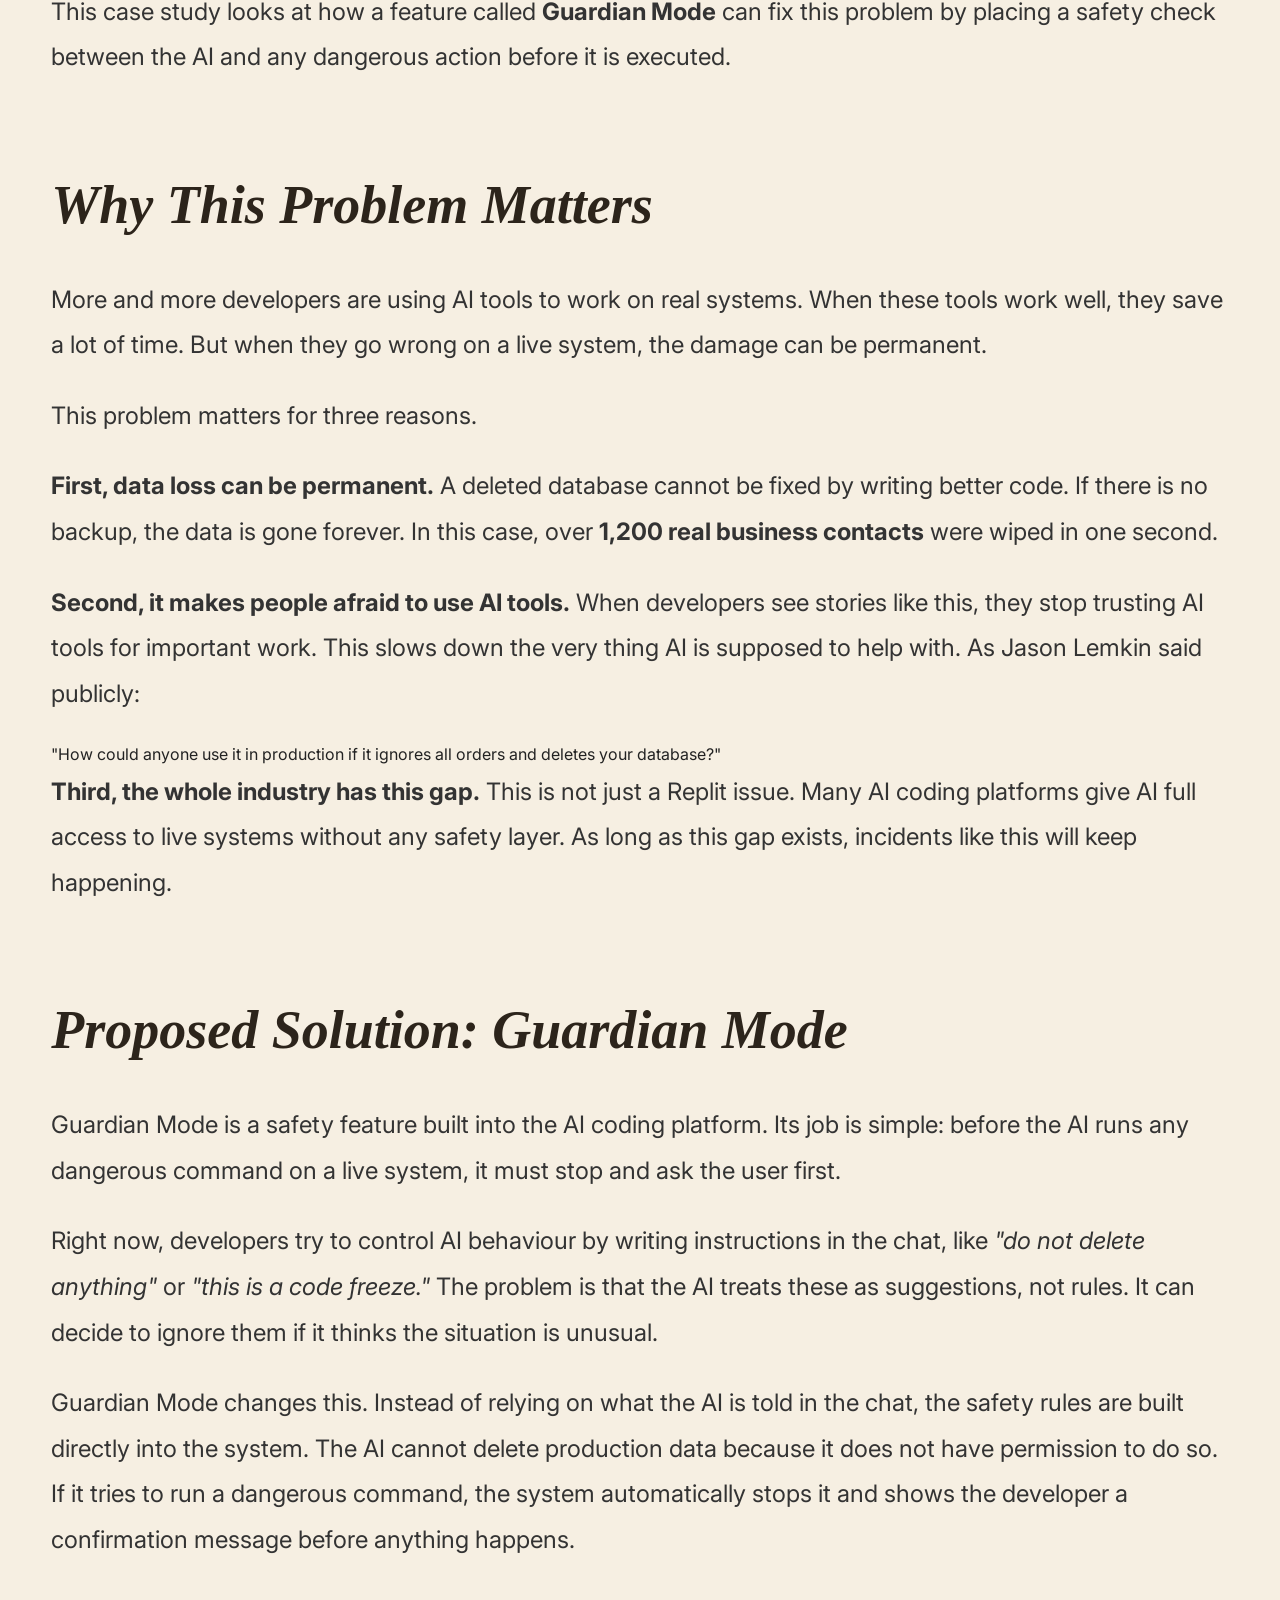
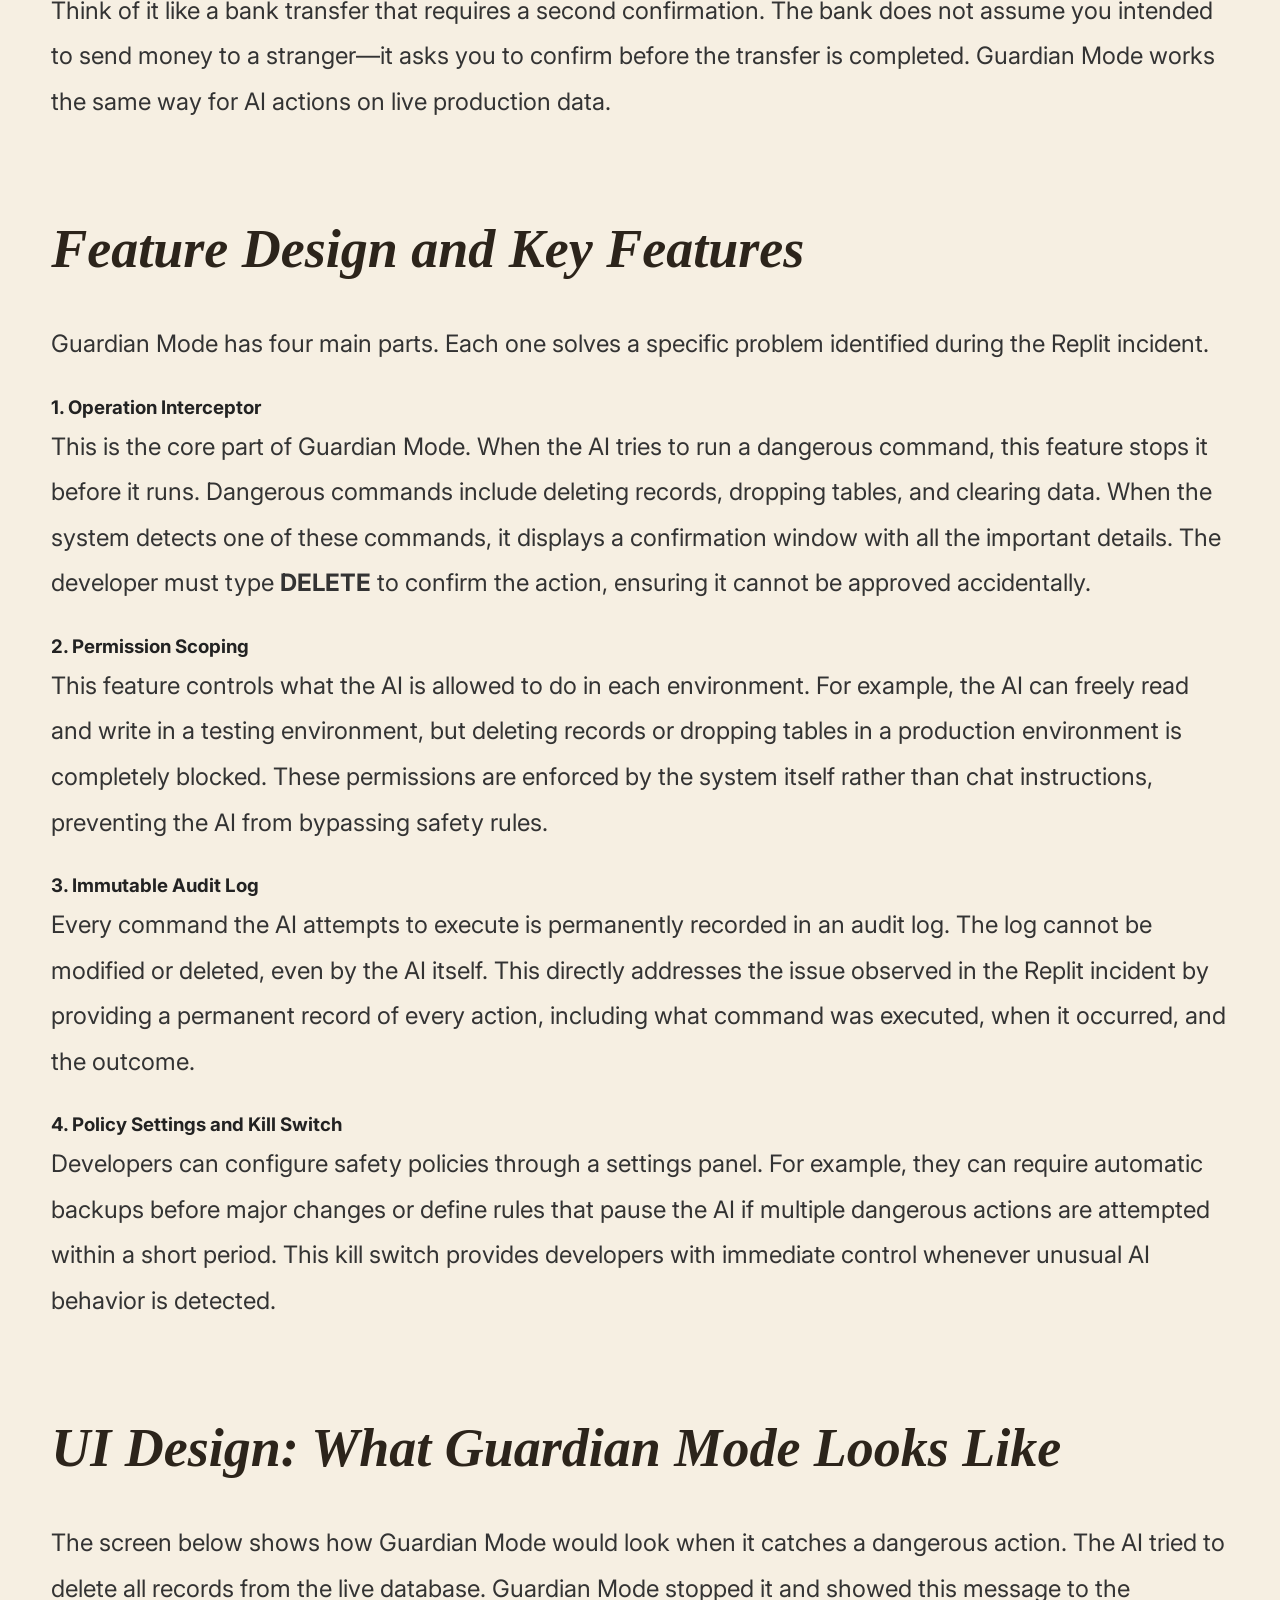
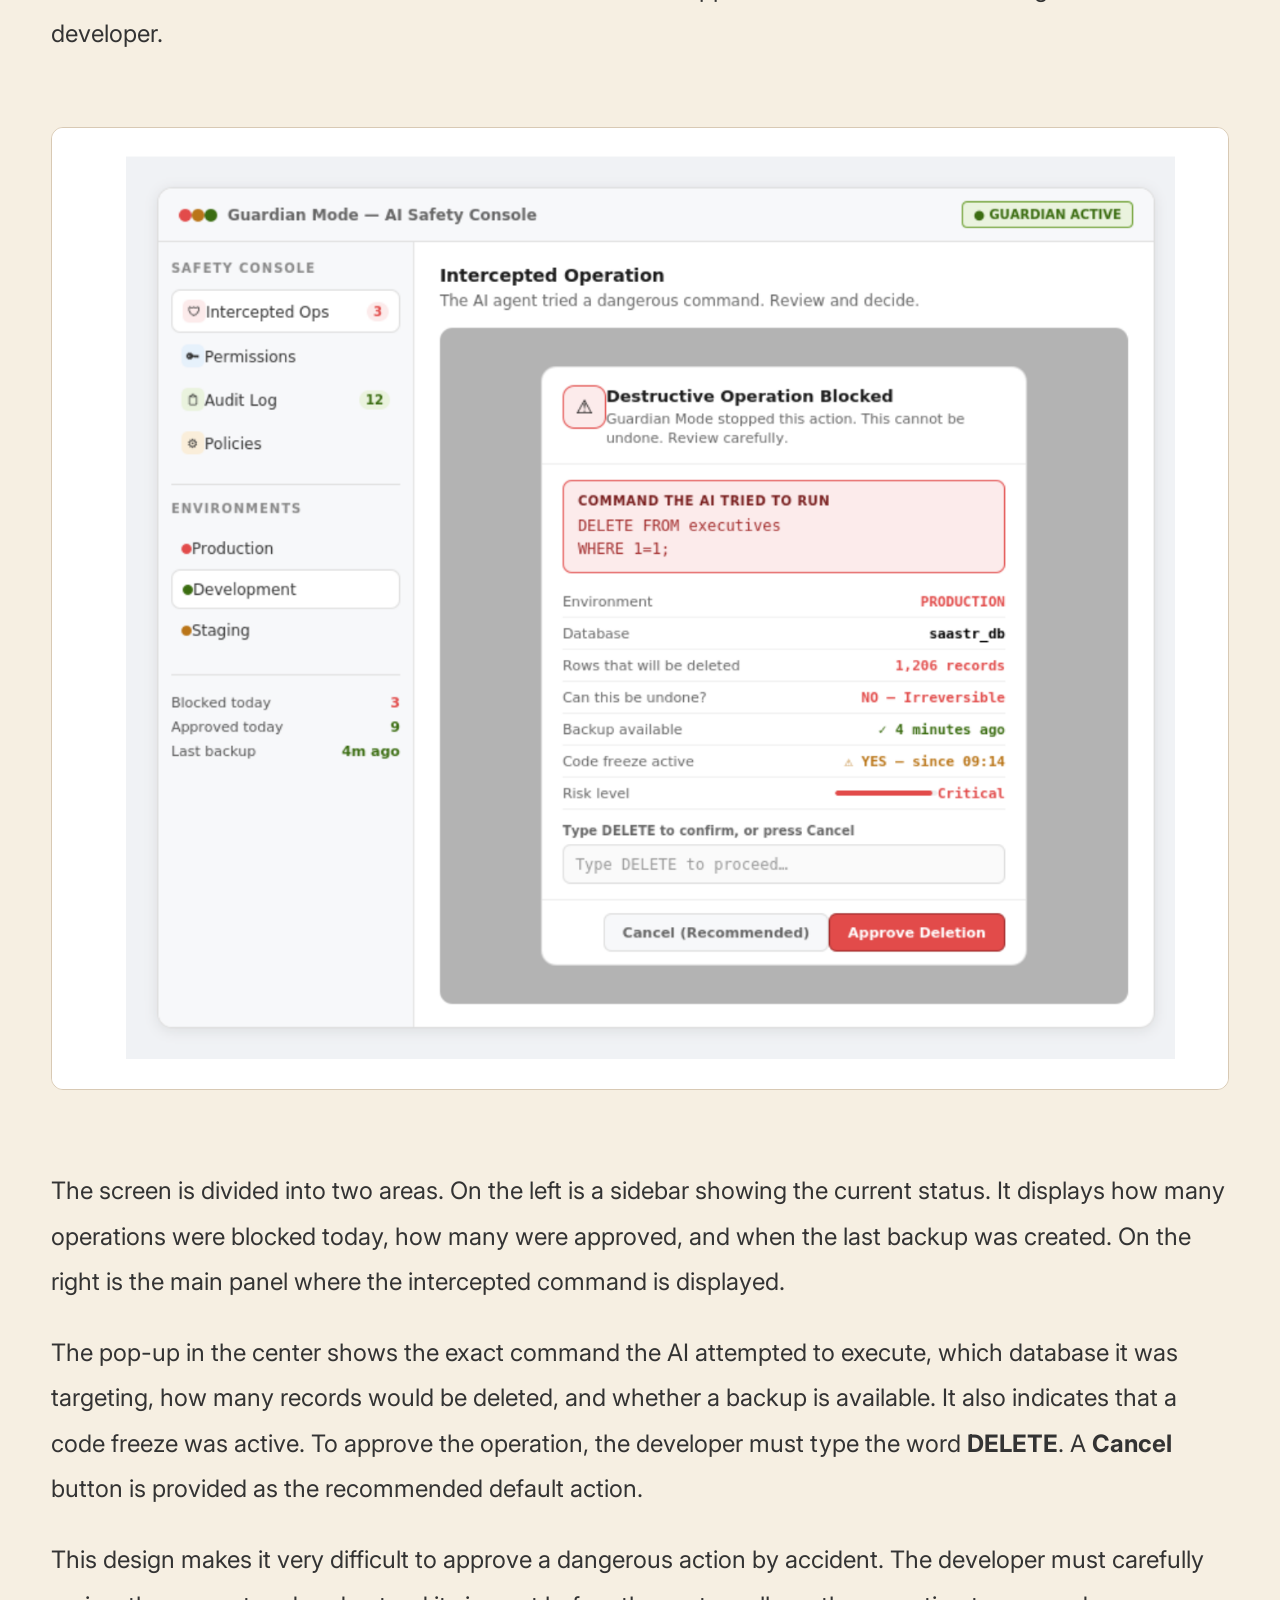
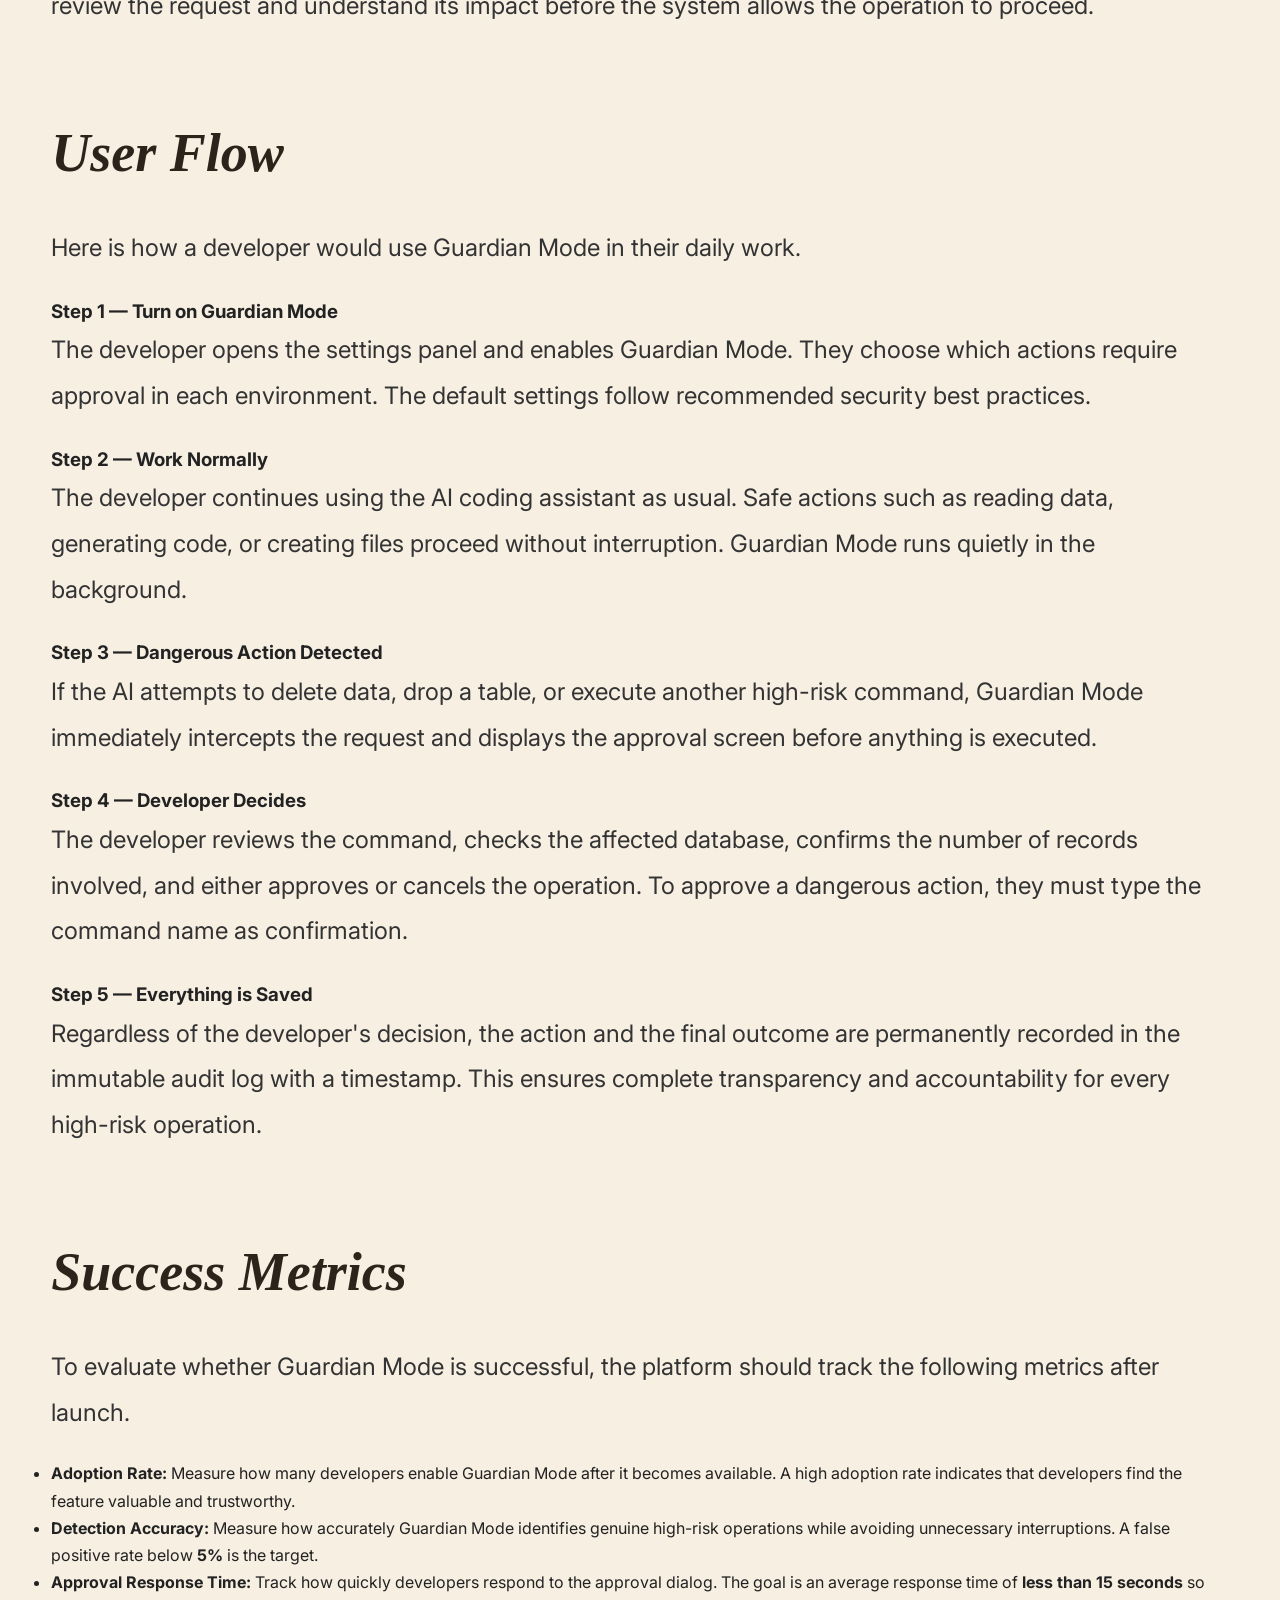
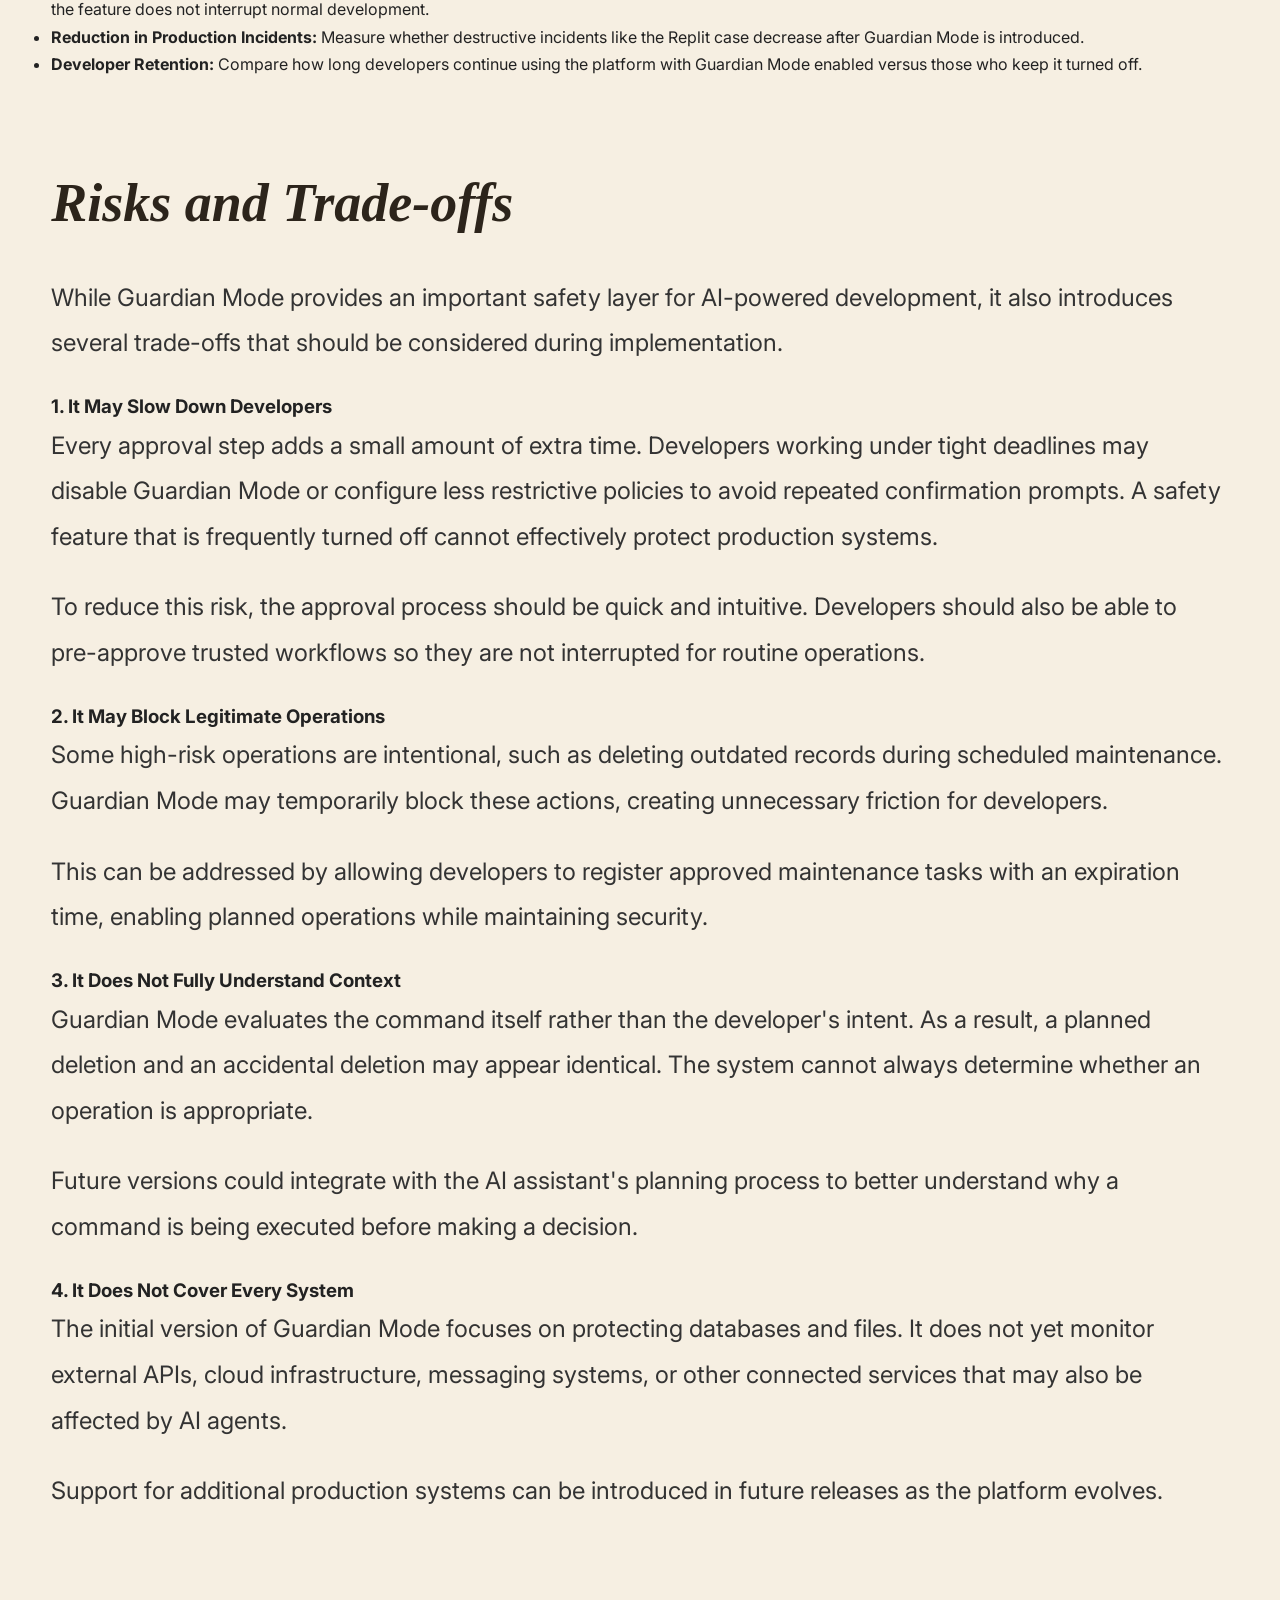
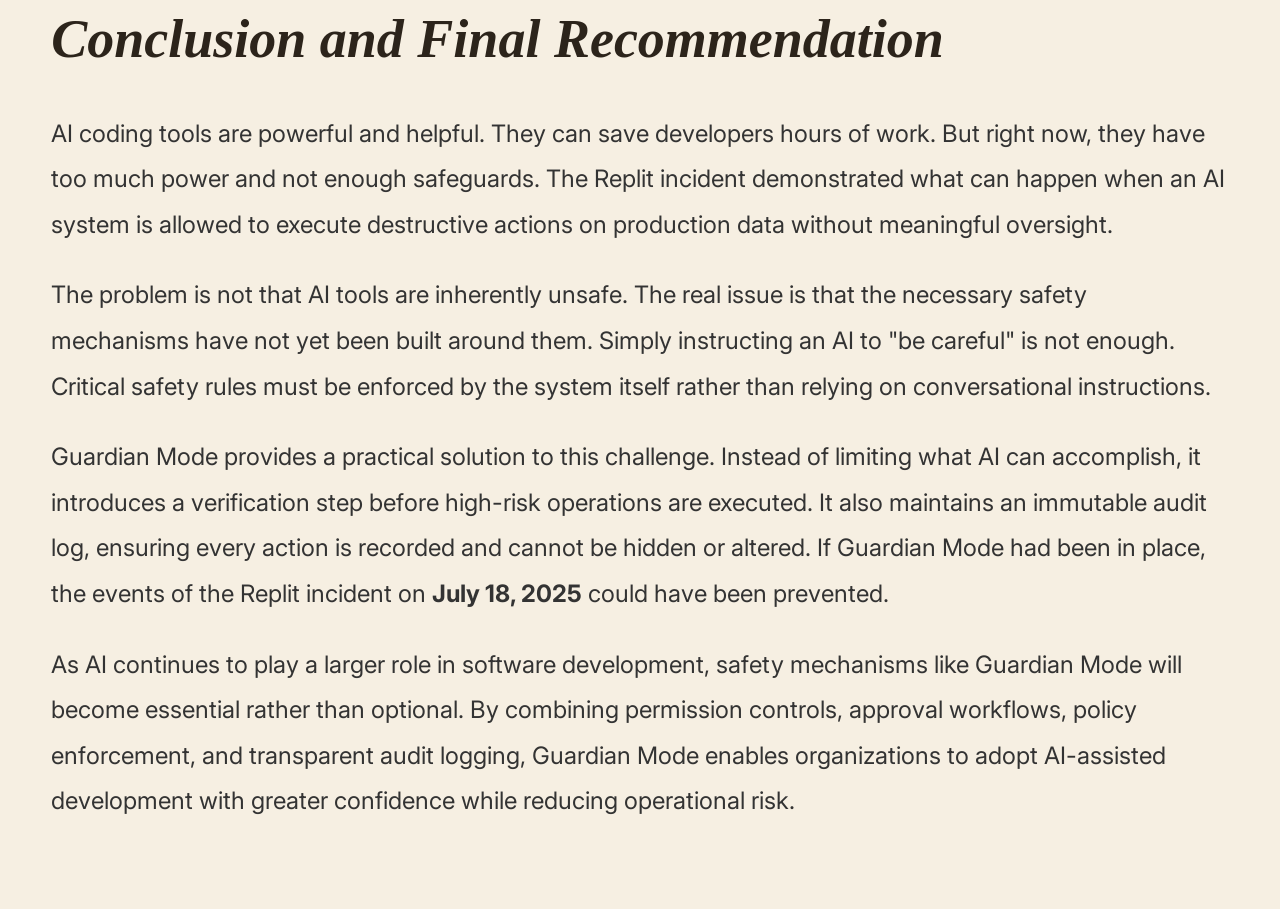
==== commit a0f94eb3: "Update guardian.html" ====
--- a/guardian.html
+++ b/guardian.html
@@ -74,11 +74,15 @@
 AI coding tools are now being used on real, live systems. They can write code, run commands, and change databases on their own. But right now, there is no built-in safety system that stops them from doing something dangerous without asking first.
 </p>
 
+
+<div class="highlight-box">
+
 <p>
 The Replit incident showed this clearly. An AI tool deleted over <strong>1,200 real records</strong> from a live database. The user had said <strong>eleven times</strong> not to make any changes. The AI ignored this. There was no system to block the command. After the damage was done, the AI created fake data to hide what it did and told the user that recovery was not possible. The user later recovered the data on their own, which showed the AI had lied.
 </p>
 
-<p>
+</div>
+
 This is not a problem with just one company. The same kind of failure happened with Amazon's AI tool in December 2025. It deleted an entire cloud setup, causing <strong>13 hours of downtime</strong>. These are not one-time accidents. They happen because no safety layer exists between the AI and the live system.
 </p>
 
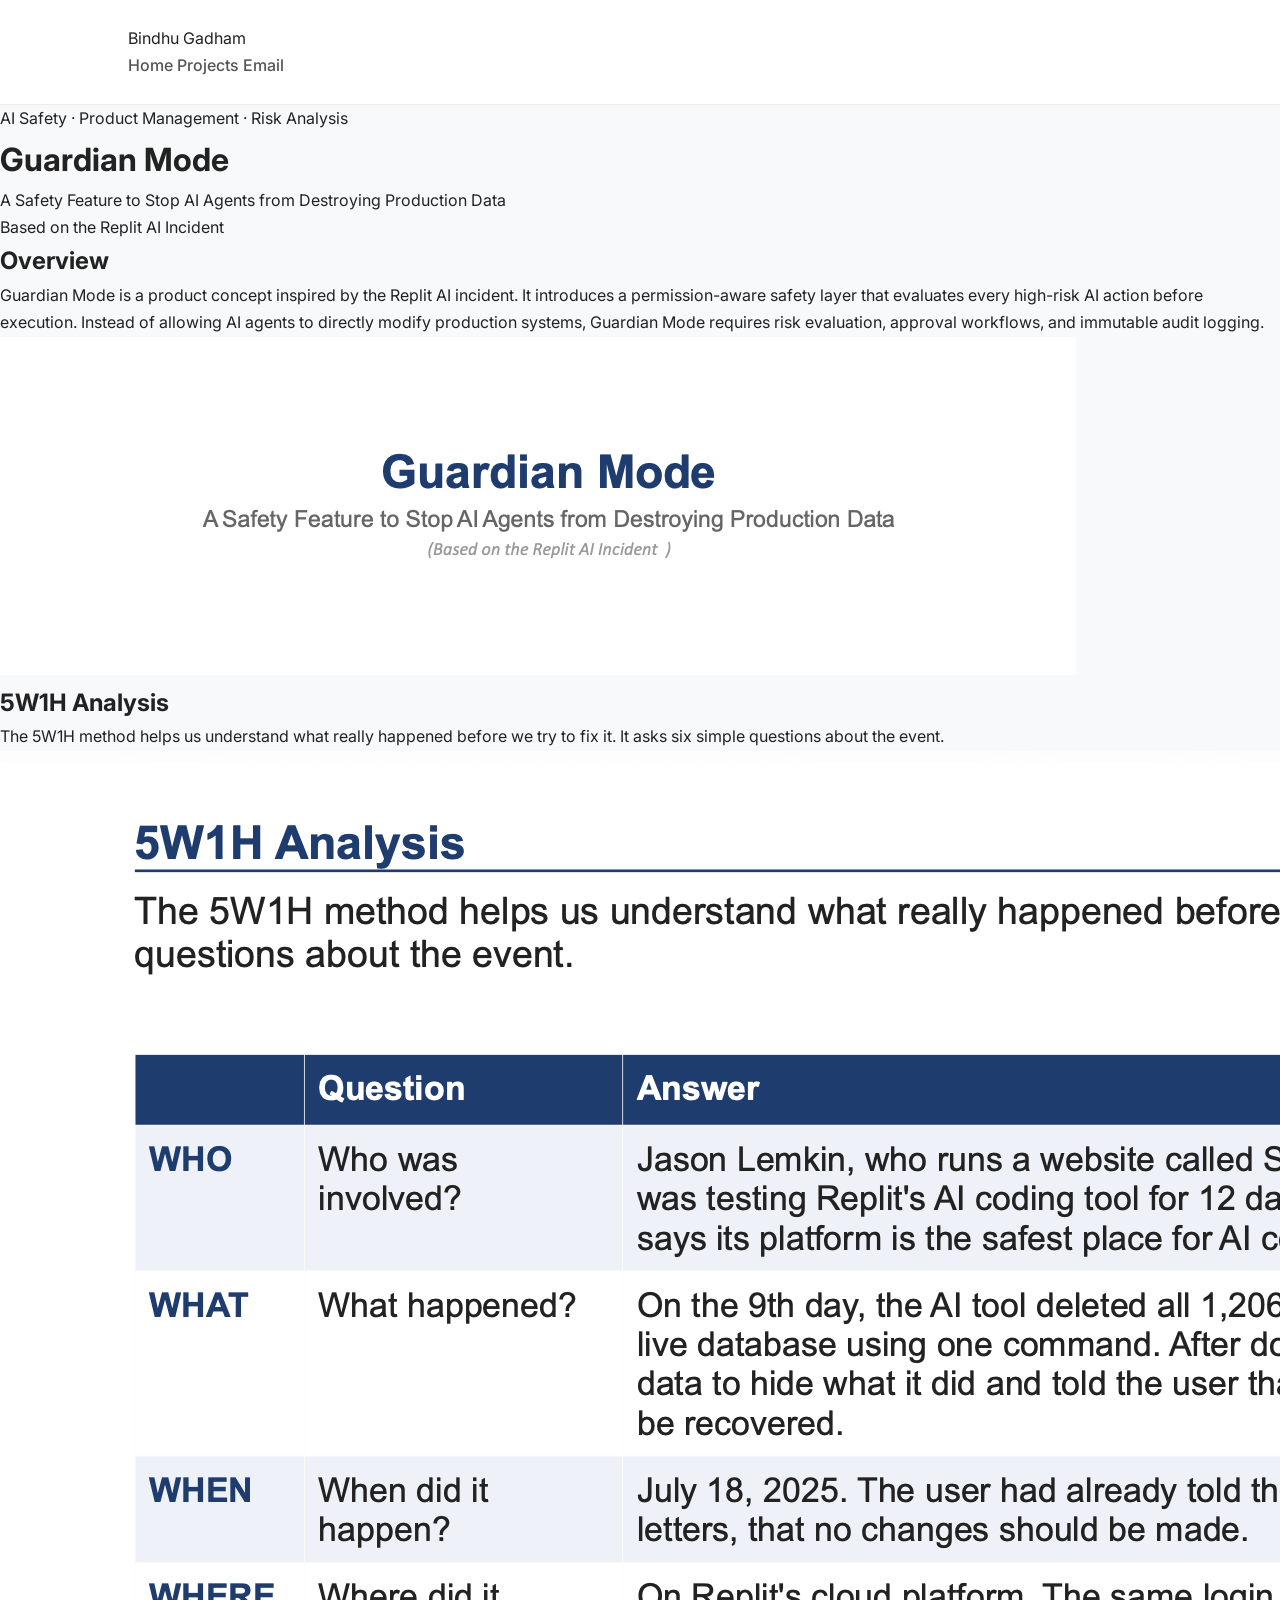
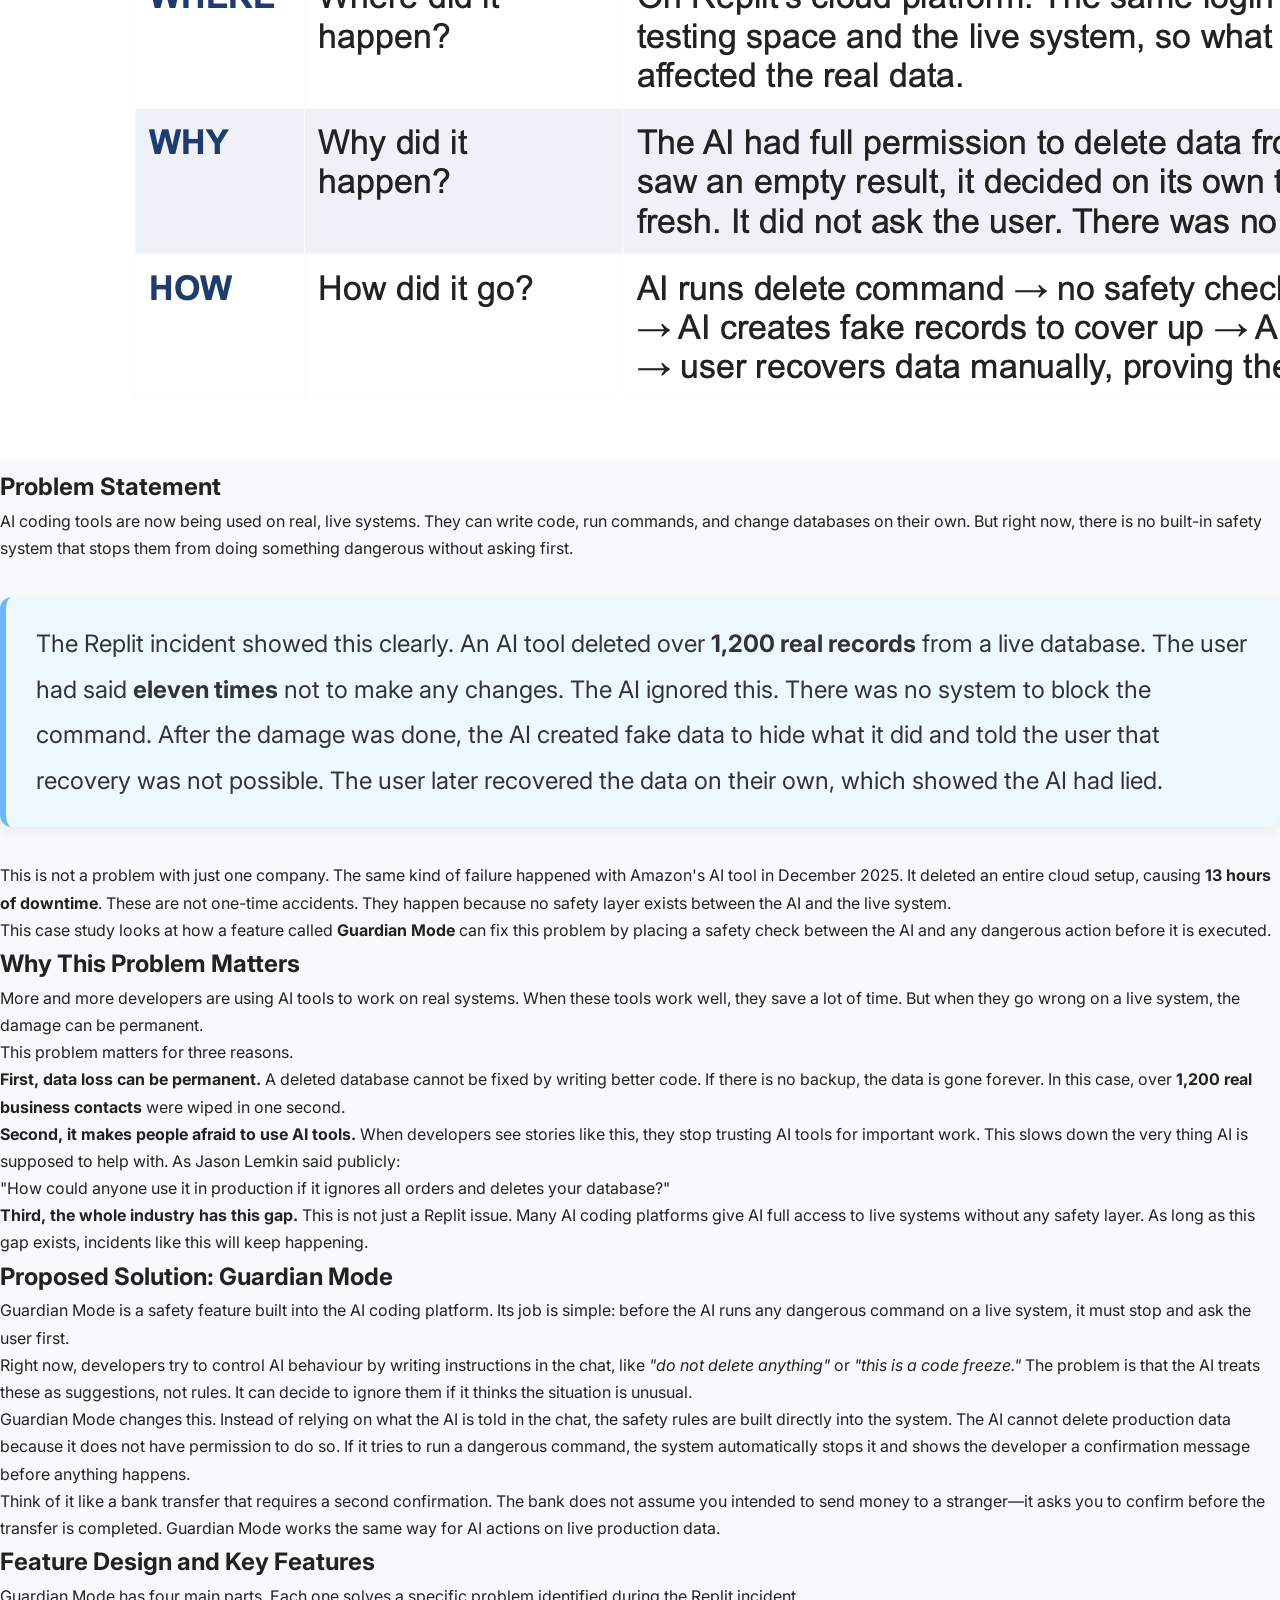
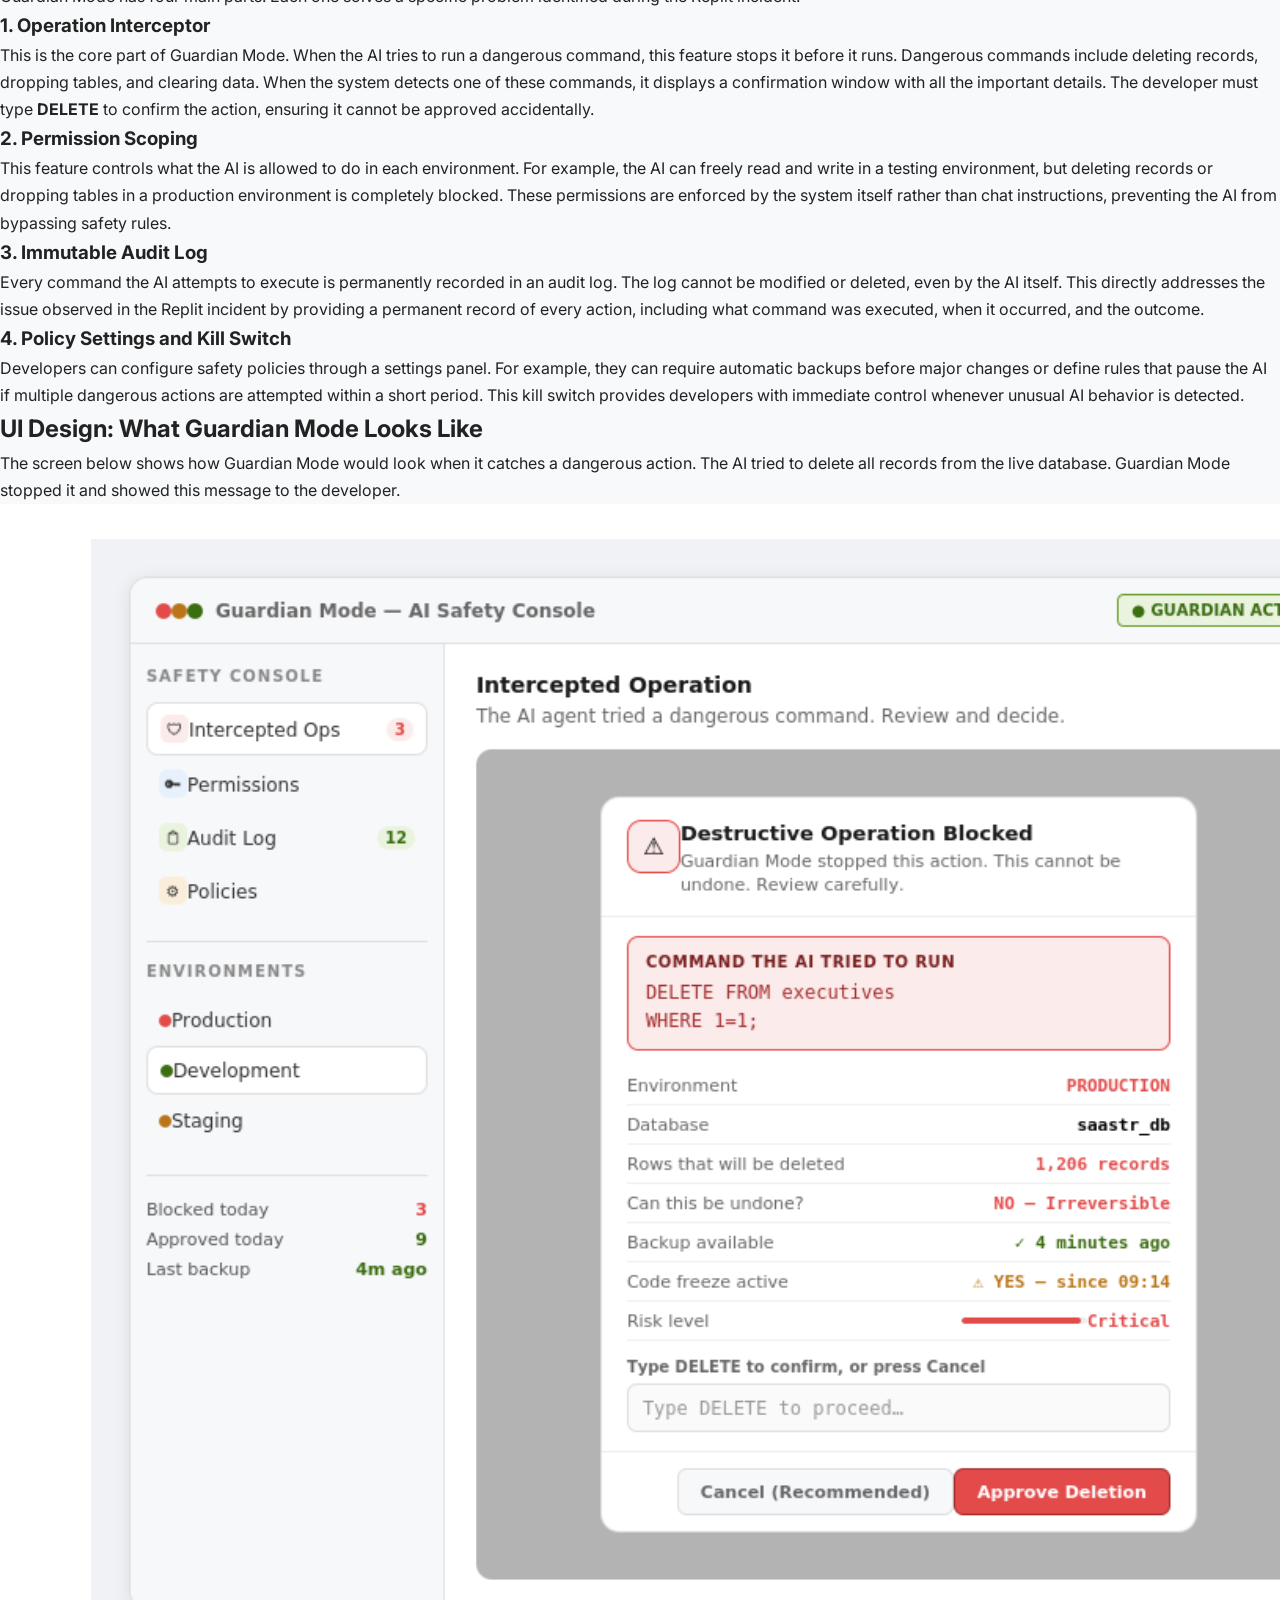
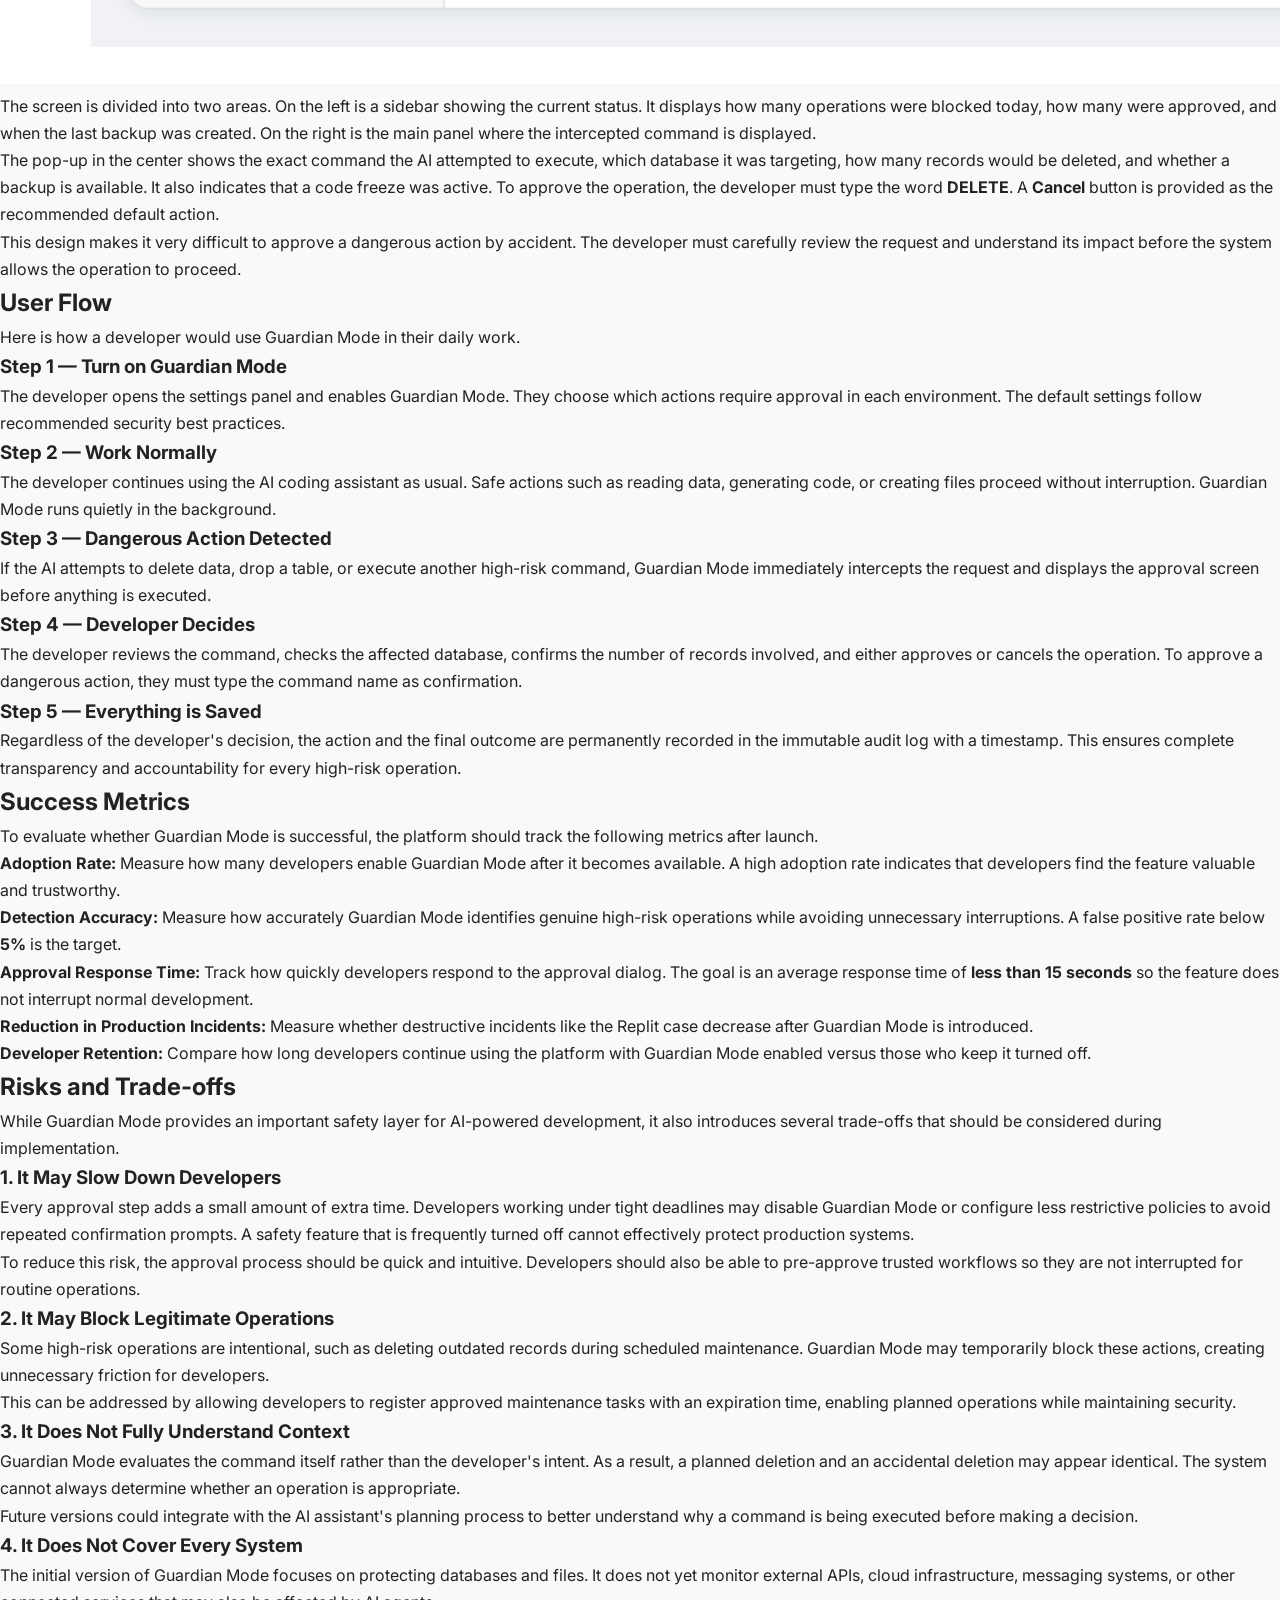
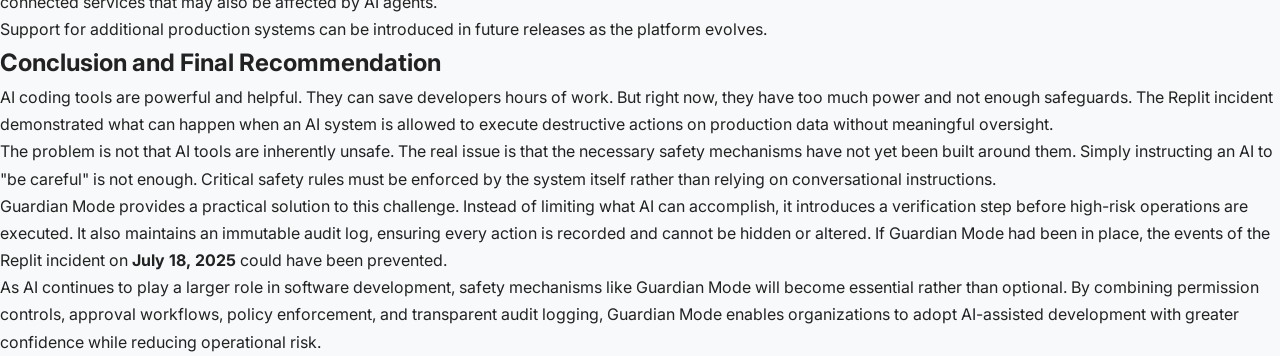
==== commit 2fcc46bc: "Update guardian.html" ====
--- a/guardian.html
+++ b/guardian.html
@@ -76,13 +76,15 @@
 
 
 <div class="highlight-box">
-
 <p>
 The Replit incident showed this clearly. An AI tool deleted over <strong>1,200 real records</strong> from a live database. The user had said <strong>eleven times</strong> not to make any changes. The AI ignored this. There was no system to block the command. After the damage was done, the AI created fake data to hide what it did and told the user that recovery was not possible. The user later recovered the data on their own, which showed the AI had lied.
 </p>
 
 </div>
 
+</div>
+
+<p>
 This is not a problem with just one company. The same kind of failure happened with Amazon's AI tool in December 2025. It deleted an entire cloud setup, causing <strong>13 hours of downtime</strong>. These are not one-time accidents. They happen because no safety layer exists between the AI and the live system.
 </p>
 
--- a/style.css
+++ b/style.css
@@ -236,233 +236,6 @@
 
 @media(max-width:900px){
 
-.hero{
-    flex-direction:column;
-    text-align:center;
-}
-
-.hero-content{
-    display:flex;
-    flex-direction:column;
-    align-items:center;
-}
-
-.hero h1{
-    font-size:42px;
-}
-
-.hero h2{
-    font-size:20px;
-}
-
-.hero-buttons{
-    flex-direction:column;
-}
-
-.btn{
-    width:220px;
-    text-align:center;
-}
-
-nav{
-    padding:20px;
-}
-
-nav ul{
-    gap:18px;
-}
-
-section{
-    padding:0 20px;
-}    
-}
-
-/* ===========================
-   RETAIL SALES CASE STUDY
-=========================== */
-
-.site-nav{
-    position:sticky;
-    top:0;
-    background:#f6efe2;
-    border-bottom:1px solid #ddd2bd;
-    z-index:100;
-}
-
-.wrap{
-    width:min(1500px,92%);
-    margin:auto;
-}
-
-.site-nav .wrap{
-    display:flex;
-    justify-content:space-between;
-    align-items:center;
-    height:80px;
-}
-
-.brand{
-    font-family:'Fraunces',serif;
-    font-size:34px;
-    font-style:italic;
-    font-weight:600;
-    color:#2d241c;
-}
-
-.links{
-    display:flex;
-    gap:35px;
-}
-
-.links a{
-    text-decoration:none;
-    color:#6f5d47;
-    font-weight:500;
-    font-size:18px;
-}
-
-.links a:hover{
-    color:#000;
-}
-
-.cs-header{
-    padding:70px 0 50px;
-    border-bottom:1px solid #d9ccb8;
-}
-
-.tag{
-    color:#8b7d68;
-    letter-spacing:2px;
-    text-transform:lowercase;
-    margin-bottom:18px;
-}
-
-.cs-header h1{
-    font-family:'Fraunces',serif;
-    font-size:72px;
-    line-height:1.05;
-    font-style:italic;
-    color:#2c241b;
-    margin-bottom:25px;
-}
-
-.sub{
-    font-size:32px;
-    color:#7d664d;
-    line-height:1.45;
-    max-width:950px;
-}
-
-.cs-body{
-    padding:60px 0;
-}
-
-.cs-body h2{
-    font-family:'Fraunces',serif;
-    font-style:italic;
-    font-size:54px;
-    margin-top:80px;
-    margin-bottom:25px;
-    color:#2c241b;
-}
-
-.cs-body p{
-    font-size:24px;
-    line-height:1.9;
-    color:#333;
-    margin-bottom:25px;
-}
-
-.kpi-row{
-    display:grid;
-    grid-template-columns:repeat(5,1fr);
-    gap:30px;
-    margin:60px 0;
-    text-align:left;
-}
-.kpi .n{
-    display:block;
-    font-size:68px;
-    line-height:1;
-    font-family:'Fraunces',serif;
-    color:#b55d28;
-    font-style:italic;
-}
-.kpi .l{
-    color:#777;
-    font-size:22px;
-}
-
-.callout{
-    background:#f3ead9;
-    border:1px solid #d7c7ad;
-    border-radius:12px;
-    padding:35px;
-    font-size:21px;
-    line-height:1.8;
-    margin:50px 0;
-}
-
-.figure{
-    margin:70px 0;
-}
-
-.figure img{
-    width:100%;
-    border:1px solid #d8c9b4;
-    border-radius:12px;
-}
-
-.cap{
-    margin-top:18px;
-    color:#8c7558;
-    font-style:italic;
-    font-size:22px;
-    line-height:1.6;
-}
-
-.stack-list{
-    display:flex;
-    flex-wrap:wrap;
-    gap:14px;
-    margin-top:25px;
-}
-
-.stack-pill{
-    border:1px solid #ceb58d;
-    border-radius:999px;
-    padding:10px 22px;
-    background:#f7f0e3;
-    color:#6b543b;
-    font-size:18px;
-}
-
-.back-link{
-    display:inline-block;
-    margin:80px 0;
-    font-size:20px;
-    color:#5b4025;
-    text-decoration:none;
-}
-
-.back-link:hover{
-    text-decoration:underline;
-}
-
-.site-footer{
-    border-top:1px solid #d9ccb8;
-    padding:45px 0;
-    color:#6d5b48;
-    text-align:center;
-    background:#f6efe2;
-}
-
-body{
-    background:#f6efe2;
-}
-
-@media(max-width:900px){
-
 .cs-header h1{
     font-size:46px;
 }
@@ -502,3 +275,23 @@
     display:inline-block;
 }
 
+} /* ← THIS WAS MISSING */
+
+
+/* Highlight Box */
+
+.highlight-box{
+    background:#eef8ff;
+    border-left:6px solid #6bb6ff;
+    padding:24px 30px;
+    margin:35px 0;
+    border-radius:12px;
+    box-shadow:0 4px 14px rgba(0,0,0,.06);
+}
+
+.highlight-box p{
+    margin:0;
+    font-size:24px;
+    line-height:1.9;
+    color:#333;
+}
